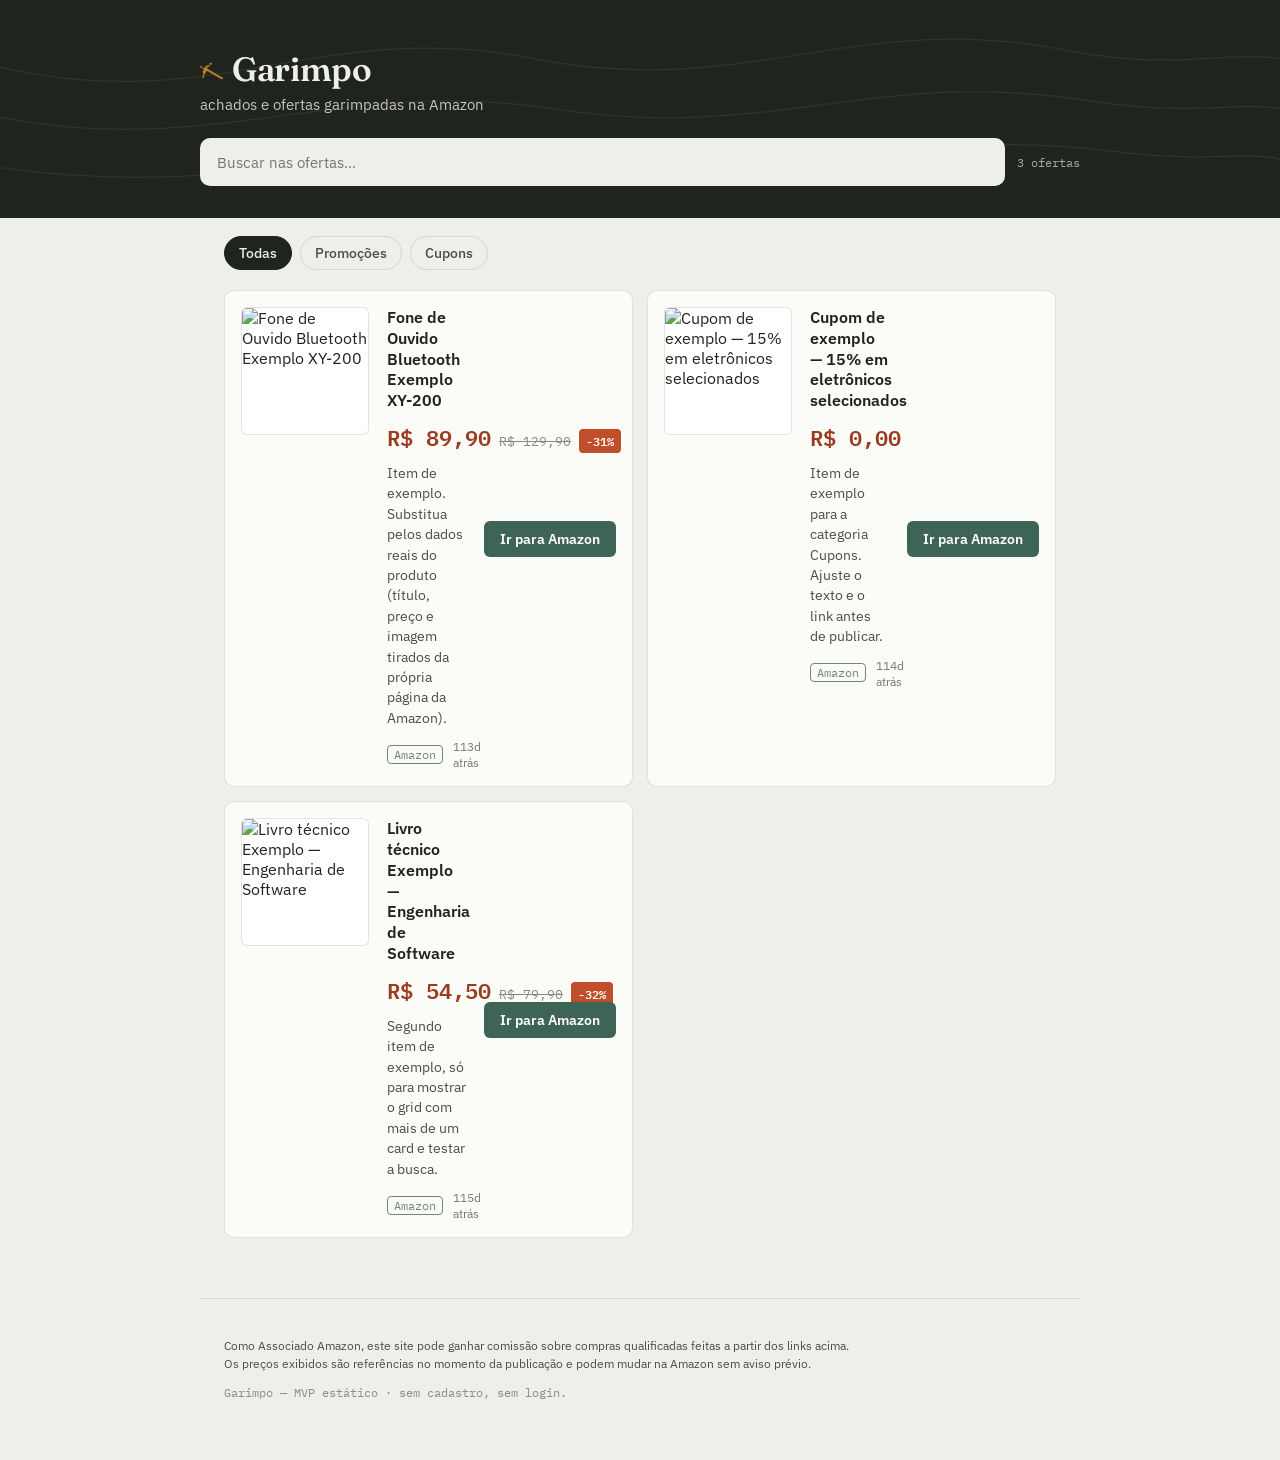
==== index.html @ 3a66d346 "Add files via upload" ====
<!DOCTYPE html>
<html lang="pt-BR">
<head>
<meta charset="UTF-8">
<meta name="viewport" content="width=device-width, initial-scale=1.0">
<title>Garimpo — Ofertas Amazon</title>
<meta name="description" content="Garimpo de ofertas selecionadas na Amazon.">
<link rel="preconnect" href="https://fonts.googleapis.com">
<link rel="preconnect" href="https://fonts.gstatic.com" crossorigin>
<link href="https://fonts.googleapis.com/css2?family=Fraunces:opsz,wght@9..144,500;9..144,600;9..144,700&family=IBM+Plex+Sans:wght@400;500;600&family=IBM+Plex+Mono:wght@500;600&display=swap" rel="stylesheet">
<link rel="stylesheet" href="assets/style.css">
</head>
<body>

<header class="site-header">
  <div class="contour-bg" aria-hidden="true">
    <svg viewBox="0 0 1200 260" preserveAspectRatio="none">
      <path d="M0,80 C200,140 300,20 500,70 C700,120 800,10 1000,60 C1100,85 1150,60 1200,70" />
      <path d="M0,140 C200,190 320,90 520,130 C720,170 820,80 1020,120 C1120,140 1160,120 1200,130" />
      <path d="M0,200 C220,240 340,160 540,190 C740,220 840,150 1040,180 C1130,195 1170,180 1200,190" />
    </svg>
  </div>
  <div class="header-inner">
    <div class="brand">
      <span class="brand-mark">⛏</span>
      <span class="brand-name">Garimpo</span>
    </div>
    <p class="tagline">achados e ofertas garimpadas na Amazon</p>
    <div class="search-row">
      <input id="search-input" type="search" placeholder="Buscar nas ofertas..." autocomplete="off">
      <span class="result-count" id="result-count"></span>
    </div>
  </div>
</header>

<nav class="tabs" aria-label="Categorias">
  <button class="tab is-active" data-filter="all">Todas</button>
  <button class="tab" data-filter="promo">Promoções</button>
  <button class="tab" data-filter="cupom">Cupons</button>
</nav>

<main class="deals-wrap">
  <section id="deals-grid" class="deals-grid" aria-live="polite"></section>
  <p id="empty-state" class="empty-state" hidden>Nenhum achado por aqui. Tenta outro termo de busca.</p>
</main>

<footer class="site-footer">
  <p class="disclosure">Como Associado Amazon, este site pode ganhar comissão sobre compras qualificadas feitas a partir dos links acima. Os preços exibidos são referências no momento da publicação e podem mudar na Amazon sem aviso prévio.</p>
  <p class="credits">Garimpo — MVP estático · sem cadastro, sem login.</p>
</footer>

<script src="assets/app.js"></script>
</body>
</html>
---- assets/style.css ----
/* ============================================================
   Garimpo — design tokens
   Paleta mineral: pedra clara, ferrugem (queima de preço),
   verdigris (autenticidade) e ouro velho (destaque).
   ============================================================ */
:root {
  --stone-50: #EEEFE8;
  --stone-100: #E2E3D9;
  --stone-700: #4A4E43;
  --ink: #20241E;
  --rust: #C14E2A;
  --rust-dark: #9B3C1F;
  --verdigris: #3E6357;
  --gold: #B8862F;
  --card-bg: #FBFBF7;
  --line: rgba(32, 36, 30, 0.12);

  --font-display: "Fraunces", Georgia, serif;
  --font-body: "IBM Plex Sans", -apple-system, sans-serif;
  --font-mono: "IBM Plex Mono", ui-monospace, monospace;

  --radius: 10px;
}

* { box-sizing: border-box; }

body {
  margin: 0;
  background: var(--stone-50);
  color: var(--ink);
  font-family: var(--font-body);
  -webkit-font-smoothing: antialiased;
}

/* ---------------- Header ---------------- */
.site-header {
  position: relative;
  overflow: hidden;
  background: var(--ink);
  color: var(--stone-50);
  padding: 48px 24px 32px;
}

.contour-bg {
  position: absolute;
  inset: 0;
  opacity: 0.14;
  pointer-events: none;
}
.contour-bg svg { width: 100%; height: 100%; }
.contour-bg path {
  fill: none;
  stroke: var(--gold);
  stroke-width: 1.5;
}

.header-inner {
  position: relative;
  max-width: 880px;
  margin: 0 auto;
}

.brand {
  display: flex;
  align-items: baseline;
  gap: 10px;
}
.brand-mark {
  font-size: 1.4rem;
  transform: rotate(-15deg);
  display: inline-block;
  color: var(--gold);
}
.brand-name {
  font-family: var(--font-display);
  font-weight: 600;
  font-size: 2.1rem;
  letter-spacing: -0.01em;
}
.tagline {
  margin: 4px 0 24px;
  color: var(--stone-100);
  font-size: 0.95rem;
  opacity: 0.85;
}

.search-row {
  display: flex;
  align-items: center;
  gap: 12px;
}
#search-input {
  flex: 1;
  padding: 13px 16px;
  border-radius: var(--radius);
  border: 1px solid transparent;
  font-family: var(--font-body);
  font-size: 0.95rem;
  background: var(--stone-50);
  color: var(--ink);
}
#search-input:focus-visible {
  outline: 2px solid var(--gold);
  outline-offset: 2px;
}
.result-count {
  font-family: var(--font-mono);
  font-size: 0.78rem;
  color: var(--stone-100);
  opacity: 0.7;
  white-space: nowrap;
}

/* ---------------- Tabs ---------------- */
.tabs {
  max-width: 880px;
  margin: 0 auto;
  display: flex;
  gap: 8px;
  padding: 18px 24px 0;
}
.tab {
  font-family: var(--font-body);
  font-weight: 500;
  font-size: 0.88rem;
  background: none;
  border: 1px solid var(--line);
  color: var(--stone-700);
  padding: 7px 14px;
  border-radius: 999px;
  cursor: pointer;
}
.tab.is-active {
  background: var(--ink);
  color: var(--stone-50);
  border-color: var(--ink);
}

/* ---------------- Deals grid ---------------- */
.deals-wrap {
  max-width: 880px;
  margin: 0 auto;
  padding: 20px 24px 60px;
}
.deals-grid {
  display: grid;
  grid-template-columns: 1fr;
  gap: 14px;
}

.deal-card {
  display: grid;
  grid-template-columns: 128px 1fr auto;
  gap: 18px;
  align-items: start;
  background: var(--card-bg);
  border: 1px solid var(--line);
  border-radius: var(--radius);
  padding: 16px;
}

.deal-thumb {
  width: 128px;
  height: 128px;
  object-fit: contain;
  background: #fff;
  border-radius: 6px;
  border: 1px solid var(--line);
}

.deal-body { min-width: 0; }

.deal-title {
  font-family: var(--font-body);
  font-weight: 600;
  font-size: 1rem;
  margin: 0 0 8px;
  line-height: 1.3;
}

.price-tag {
  display: inline-flex;
  align-items: baseline;
  gap: 8px;
  font-family: var(--font-mono);
  margin-bottom: 8px;
}
.price-now {
  font-size: 1.35rem;
  font-weight: 600;
  color: var(--rust-dark);
}
.price-was {
  font-size: 0.82rem;
  text-decoration: line-through;
  color: var(--stone-700);
  opacity: 0.65;
}
.discount-badge {
  font-family: var(--font-mono);
  font-size: 0.72rem;
  font-weight: 600;
  color: #fff;
  background: var(--rust);
  padding: 2px 7px;
  border-radius: 4px;
}

.deal-desc {
  font-size: 0.88rem;
  color: var(--stone-700);
  margin: 0 0 10px;
  line-height: 1.45;
}

.deal-meta {
  display: flex;
  align-items: center;
  gap: 10px;
  font-size: 0.78rem;
  color: var(--stone-700);
  opacity: 0.75;
}
.store-badge {
  font-family: var(--font-mono);
  border: 1px solid var(--verdigris);
  color: var(--verdigris);
  padding: 1px 6px;
  border-radius: 4px;
  font-size: 0.72rem;
}

.deal-action {
  align-self: center;
}
.go-link {
  display: inline-block;
  font-family: var(--font-body);
  font-weight: 600;
  font-size: 0.85rem;
  color: #fff;
  background: var(--verdigris);
  padding: 9px 16px;
  border-radius: 6px;
  text-decoration: none;
  white-space: nowrap;
}
.go-link:hover { background: #335249; }

.empty-state {
  text-align: center;
  padding: 40px 0;
  color: var(--stone-700);
  font-family: var(--font-display);
  font-size: 1.1rem;
}

/* ---------------- Footer ---------------- */
.site-footer {
  max-width: 880px;
  margin: 0 auto;
  padding: 24px 24px 48px;
  border-top: 1px solid var(--line);
}
.disclosure {
  font-size: 0.78rem;
  color: var(--stone-700);
  line-height: 1.5;
  max-width: 640px;
}
.credits {
  font-family: var(--font-mono);
  font-size: 0.72rem;
  color: var(--stone-700);
  opacity: 0.6;
  margin-top: 10px;
}

/* ---------------- Responsive ---------------- */
@media (min-width: 640px) {
  .deals-grid { grid-template-columns: 1fr 1fr; }
}
@media (max-width: 480px) {
  .deal-card {
    grid-template-columns: 84px 1fr;
  }
  .deal-thumb { width: 84px; height: 84px; }
  .deal-action { grid-column: 1 / -1; }
  .go-link { display: block; text-align: center; }
}

@media (prefers-reduced-motion: reduce) {
  * { transition: none !important; }
}
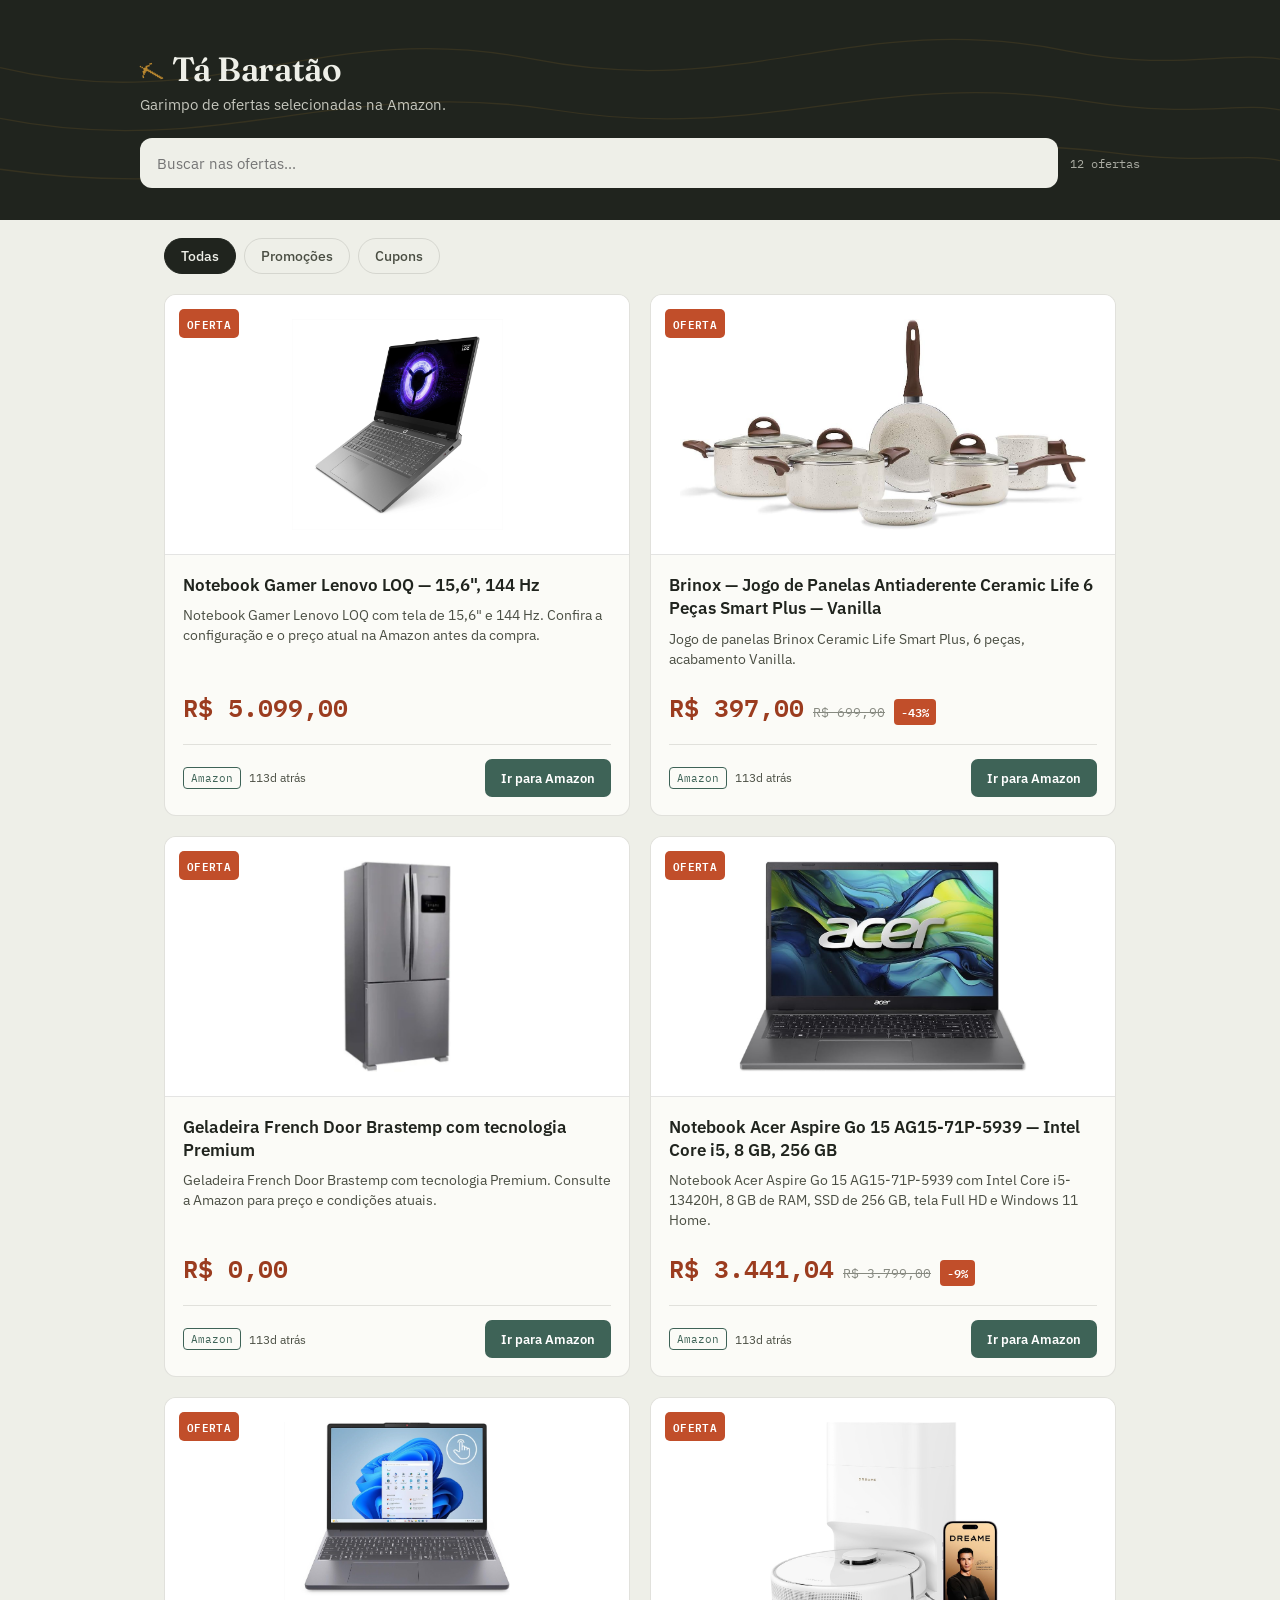
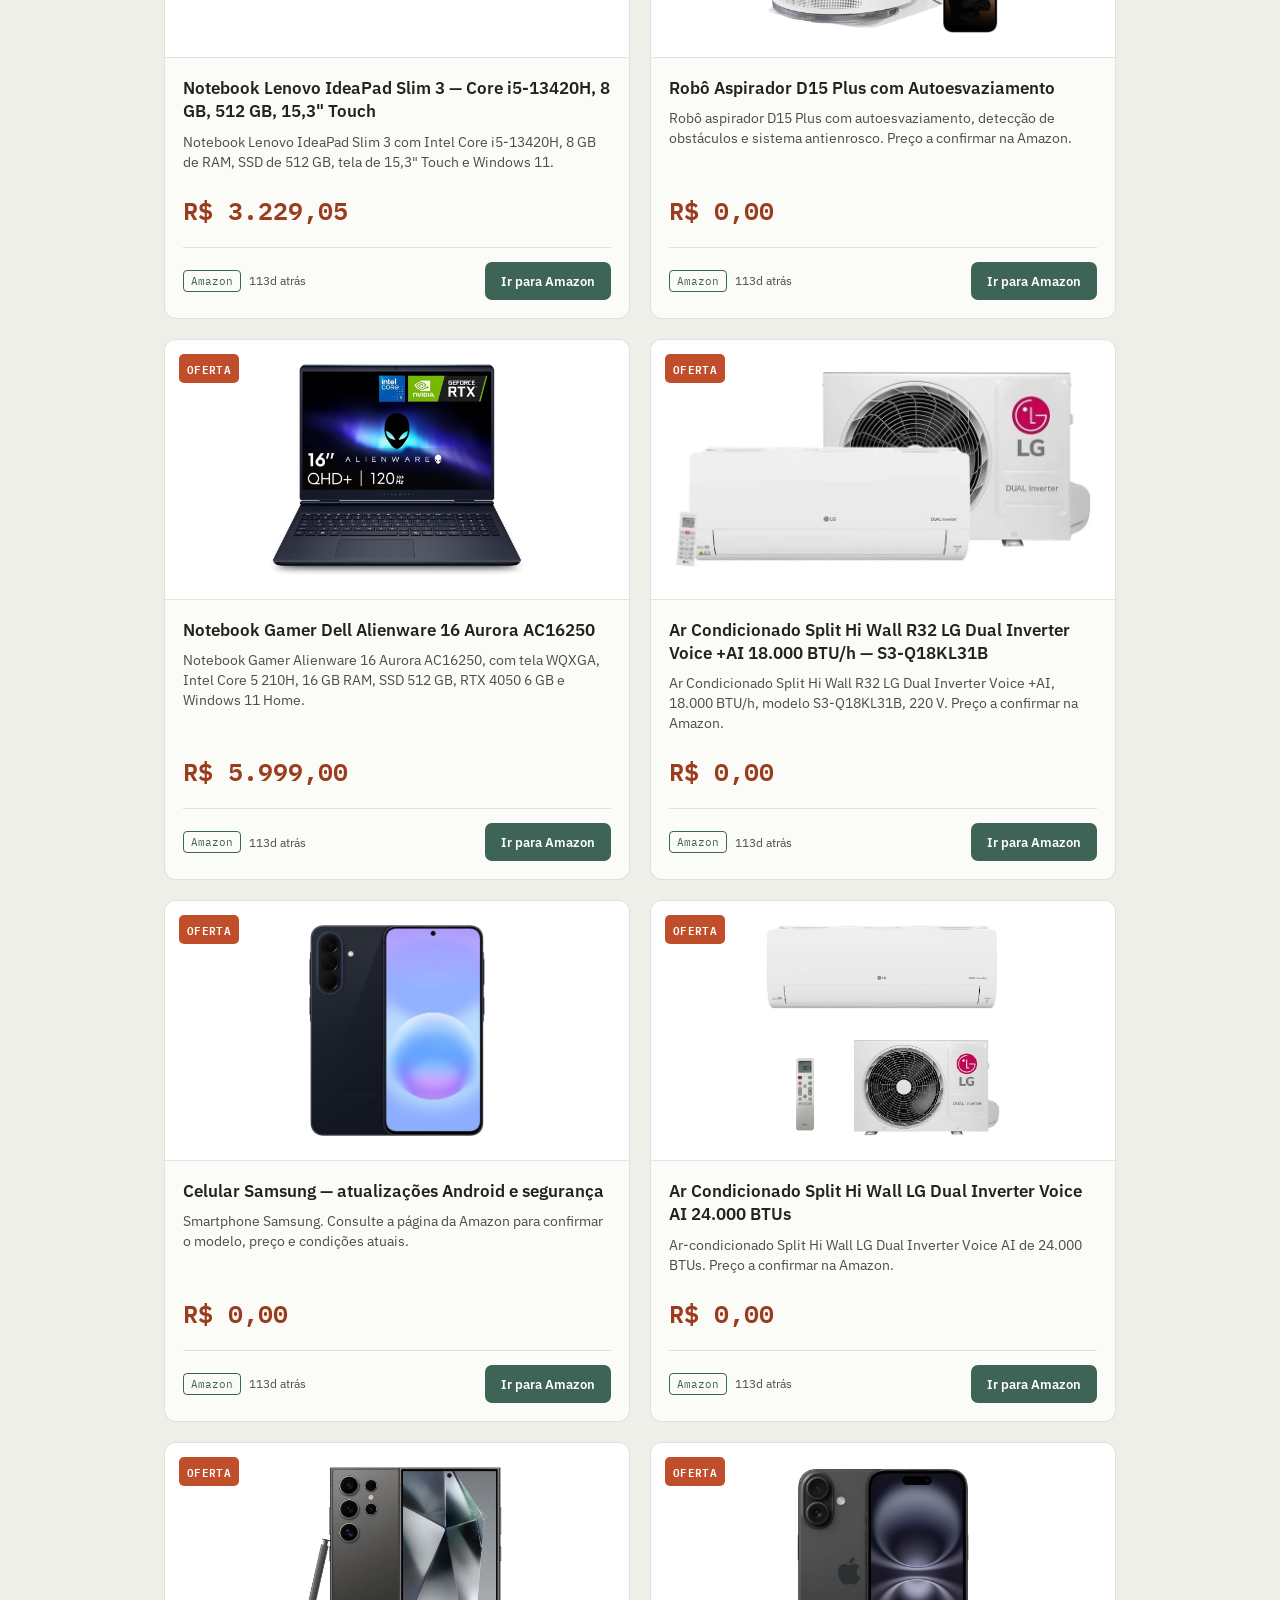
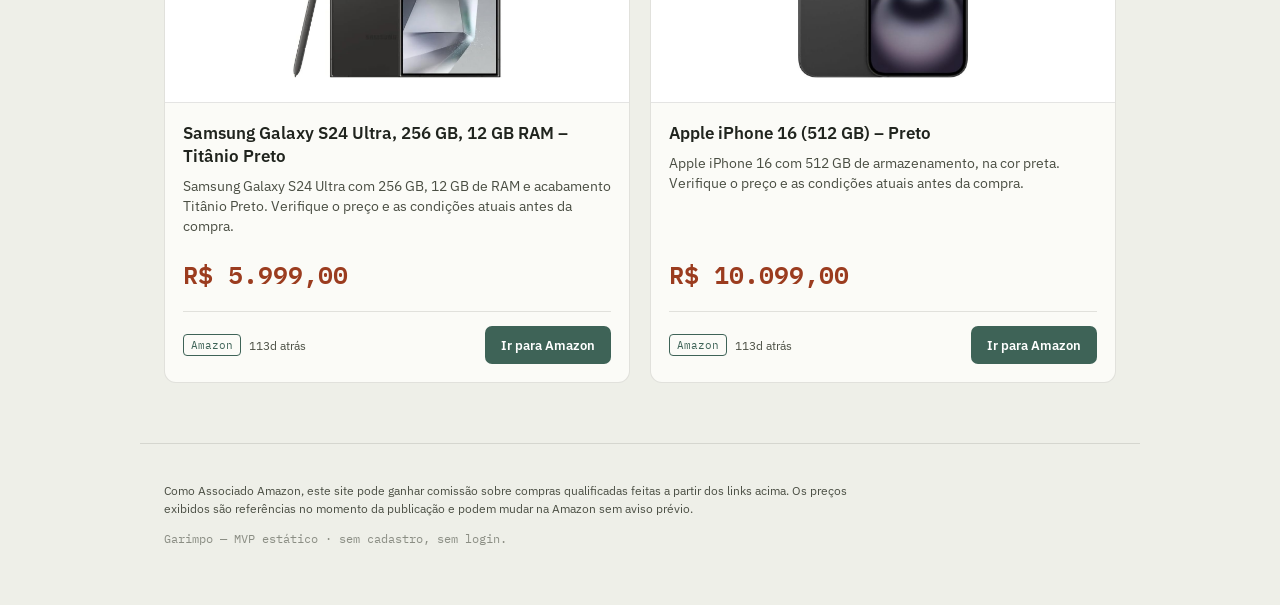
==== commit 6f95a8ec: "Update title and branding in index.html" ====
--- a/index.html
+++ b/index.html
@@ -3,7 +3,7 @@
 <head>
 <meta charset="UTF-8">
 <meta name="viewport" content="width=device-width, initial-scale=1.0">
-<title>Garimpo — Ofertas Amazon</title>
+<title>Tá Baratão</title>
 <meta name="description" content="Garimpo de ofertas selecionadas na Amazon.">
 <link rel="preconnect" href="https://fonts.googleapis.com">
 <link rel="preconnect" href="https://fonts.gstatic.com" crossorigin>
@@ -23,9 +23,9 @@
   <div class="header-inner">
     <div class="brand">
       <span class="brand-mark">⛏</span>
-      <span class="brand-name">Garimpo</span>
+      <span class="brand-name">Tá Baratão</span>
     </div>
-    <p class="tagline">achados e ofertas garimpadas na Amazon</p>
+    <p class="tagline">Garimpo de ofertas selecionadas na Amazon.</p>
     <div class="search-row">
       <input id="search-input" type="search" placeholder="Buscar nas ofertas..." autocomplete="off">
       <span class="result-count" id="result-count"></span>
--- a/assets/style.css
+++ b/assets/style.css
@@ -1,17 +1,20 @@
 /* ============================================================
-   Garimpo — design tokens
-   Paleta mineral: pedra clara, ferrugem (queima de preço),
-   verdigris (autenticidade) e ouro velho (destaque).
-   ============================================================ */
+   Garimpo — design
+   ============================================================ */
+
 :root {
   --stone-50: #EEEFE8;
   --stone-100: #E2E3D9;
   --stone-700: #4A4E43;
+
   --ink: #20241E;
+
   --rust: #C14E2A;
   --rust-dark: #9B3C1F;
+
   --verdigris: #3E6357;
   --gold: #B8862F;
+
   --card-bg: #FBFBF7;
   --line: rgba(32, 36, 30, 0.12);
 
@@ -19,10 +22,12 @@
   --font-body: "IBM Plex Sans", -apple-system, sans-serif;
   --font-mono: "IBM Plex Mono", ui-monospace, monospace;
 
-  --radius: 10px;
-}
-
-* { box-sizing: border-box; }
+  --radius: 12px;
+}
+
+* {
+  box-sizing: border-box;
+}
 
 body {
   margin: 0;
@@ -32,7 +37,10 @@
   -webkit-font-smoothing: antialiased;
 }
 
-/* ---------------- Header ---------------- */
+/* ============================================================
+   Header
+   ============================================================ */
+
 .site-header {
   position: relative;
   overflow: hidden;
@@ -47,7 +55,12 @@
   opacity: 0.14;
   pointer-events: none;
 }
-.contour-bg svg { width: 100%; height: 100%; }
+
+.contour-bg svg {
+  width: 100%;
+  height: 100%;
+}
+
 .contour-bg path {
   fill: none;
   stroke: var(--gold);
@@ -56,7 +69,7 @@
 
 .header-inner {
   position: relative;
-  max-width: 880px;
+  max-width: 1000px;
   margin: 0 auto;
 }
 
@@ -65,18 +78,21 @@
   align-items: baseline;
   gap: 10px;
 }
+
 .brand-mark {
   font-size: 1.4rem;
   transform: rotate(-15deg);
   display: inline-block;
   color: var(--gold);
 }
+
 .brand-name {
   font-family: var(--font-display);
   font-weight: 600;
   font-size: 2.1rem;
   letter-spacing: -0.01em;
 }
+
 .tagline {
   margin: 4px 0 24px;
   color: var(--stone-100);
@@ -89,9 +105,10 @@
   align-items: center;
   gap: 12px;
 }
+
 #search-input {
   flex: 1;
-  padding: 13px 16px;
+  padding: 14px 16px;
   border-radius: var(--radius);
   border: 1px solid transparent;
   font-family: var(--font-body);
@@ -99,10 +116,12 @@
   background: var(--stone-50);
   color: var(--ink);
 }
+
 #search-input:focus-visible {
   outline: 2px solid var(--gold);
   outline-offset: 2px;
 }
+
 .result-count {
   font-family: var(--font-mono);
   font-size: 0.78rem;
@@ -111,184 +130,431 @@
   white-space: nowrap;
 }
 
-/* ---------------- Tabs ---------------- */
+/* ============================================================
+   Tabs
+   ============================================================ */
+
 .tabs {
-  max-width: 880px;
+  max-width: 1000px;
   margin: 0 auto;
   display: flex;
   gap: 8px;
   padding: 18px 24px 0;
 }
+
 .tab {
   font-family: var(--font-body);
   font-weight: 500;
   font-size: 0.88rem;
+
   background: none;
   border: 1px solid var(--line);
   color: var(--stone-700);
-  padding: 7px 14px;
+
+  padding: 8px 16px;
   border-radius: 999px;
   cursor: pointer;
-}
+
+  transition:
+    background 0.15s ease,
+    color 0.15s ease,
+    border-color 0.15s ease;
+}
+
+.tab:hover {
+  border-color: var(--verdigris);
+}
+
 .tab.is-active {
   background: var(--ink);
   color: var(--stone-50);
   border-color: var(--ink);
 }
 
-/* ---------------- Deals grid ---------------- */
+/* ============================================================
+   Deals
+   ============================================================ */
+
 .deals-wrap {
-  max-width: 880px;
+  max-width: 1000px;
   margin: 0 auto;
   padding: 20px 24px 60px;
 }
+
 .deals-grid {
   display: grid;
-  grid-template-columns: 1fr;
-  gap: 14px;
-}
+  grid-template-columns: repeat(2, minmax(0, 1fr));
+  gap: 20px;
+}
+
+/* ============================================================
+   Card
+   ============================================================ */
 
 .deal-card {
-  display: grid;
-  grid-template-columns: 128px 1fr auto;
-  gap: 18px;
-  align-items: start;
+  display: flex;
+  flex-direction: column;
+
   background: var(--card-bg);
+
   border: 1px solid var(--line);
   border-radius: var(--radius);
-  padding: 16px;
+
+  overflow: hidden;
+
+  min-width: 0;
+
+  transition:
+    transform 0.15s ease,
+    box-shadow 0.15s ease;
+}
+
+.deal-card:hover {
+  transform: translateY(-2px);
+  box-shadow: 0 8px 24px rgba(32, 36, 30, 0.08);
+}
+
+/* ============================================================
+   Product image
+   ============================================================ */
+
+.deal-image-wrap {
+  position: relative;
+
+  height: 260px;
+
+  display: flex;
+  align-items: center;
+  justify-content: center;
+
+  background: #fff;
+
+  border-bottom: 1px solid var(--line);
 }
 
 .deal-thumb {
-  width: 128px;
-  height: 128px;
+  width: 100%;
+  height: 100%;
+
   object-fit: contain;
-  background: #fff;
-  border-radius: 6px;
-  border: 1px solid var(--line);
-}
-
-.deal-body { min-width: 0; }
+
+  padding: 24px;
+
+  display: block;
+}
+
+.deal-image-wrap.image-error::after {
+  content: "Imagem indisponível";
+
+  color: var(--stone-700);
+  font-size: 0.85rem;
+}
+
+/* ============================================================
+   Category badge
+   ============================================================ */
+
+.deal-category {
+  position: absolute;
+
+  top: 14px;
+  left: 14px;
+
+  background: var(--rust);
+  color: #fff;
+
+  font-family: var(--font-mono);
+  font-size: 0.68rem;
+  font-weight: 600;
+
+  padding: 5px 8px;
+
+  border-radius: 5px;
+
+  letter-spacing: 0.03em;
+}
+
+/* ============================================================
+   Card body
+   ============================================================ */
+
+.deal-body {
+  display: flex;
+  flex-direction: column;
+
+  flex: 1;
+
+  padding: 18px;
+}
 
 .deal-title {
   font-family: var(--font-body);
   font-weight: 600;
-  font-size: 1rem;
-  margin: 0 0 8px;
-  line-height: 1.3;
-}
-
-.price-tag {
-  display: inline-flex;
+
+  font-size: 1.08rem;
+  line-height: 1.35;
+
+  margin: 0 0 10px;
+}
+
+.deal-desc {
+  font-size: 0.86rem;
+  line-height: 1.45;
+
+  color: var(--stone-700);
+
+  margin: 0 0 18px;
+
+  display: -webkit-box;
+  -webkit-line-clamp: 4;
+  -webkit-box-orient: vertical;
+  overflow: hidden;
+}
+
+/* ============================================================
+   Price
+   ============================================================ */
+
+.price-area {
+  display: flex;
   align-items: baseline;
-  gap: 8px;
+  flex-wrap: wrap;
+
+  gap: 9px;
+
+  margin-top: auto;
+  margin-bottom: 18px;
+
   font-family: var(--font-mono);
-  margin-bottom: 8px;
-}
+}
+
 .price-now {
-  font-size: 1.35rem;
+  font-size: 1.55rem;
   font-weight: 600;
+
   color: var(--rust-dark);
 }
+
 .price-was {
   font-size: 0.82rem;
+
   text-decoration: line-through;
+
   color: var(--stone-700);
   opacity: 0.65;
 }
+
 .discount-badge {
   font-family: var(--font-mono);
+
   font-size: 0.72rem;
   font-weight: 600;
+
   color: #fff;
   background: var(--rust);
-  padding: 2px 7px;
+
+  padding: 3px 7px;
+
   border-radius: 4px;
 }
 
-.deal-desc {
-  font-size: 0.88rem;
-  color: var(--stone-700);
-  margin: 0 0 10px;
-  line-height: 1.45;
+/* ============================================================
+   Footer / action
+   ============================================================ */
+
+.deal-footer {
+  display: flex;
+
+  align-items: center;
+  justify-content: space-between;
+
+  gap: 12px;
+
+  padding-top: 14px;
+
+  border-top: 1px solid var(--line);
 }
 
 .deal-meta {
   display: flex;
   align-items: center;
-  gap: 10px;
-  font-size: 0.78rem;
-  color: var(--stone-700);
-  opacity: 0.75;
-}
+
+  gap: 8px;
+
+  min-width: 0;
+
+  font-size: 0.76rem;
+
+  color: var(--stone-700);
+}
+
 .store-badge {
   font-family: var(--font-mono);
+
   border: 1px solid var(--verdigris);
+
   color: var(--verdigris);
-  padding: 1px 6px;
+
+  padding: 3px 7px;
+
   border-radius: 4px;
-  font-size: 0.72rem;
-}
-
-.deal-action {
-  align-self: center;
-}
+
+  font-size: 0.68rem;
+}
+
 .go-link {
-  display: inline-block;
+  display: inline-flex;
+
+  align-items: center;
+  justify-content: center;
+
+  flex-shrink: 0;
+
   font-family: var(--font-body);
   font-weight: 600;
-  font-size: 0.85rem;
+
+  font-size: 0.84rem;
+
   color: #fff;
   background: var(--verdigris);
-  padding: 9px 16px;
-  border-radius: 6px;
+
+  padding: 10px 16px;
+
+  border-radius: 7px;
+
   text-decoration: none;
+
   white-space: nowrap;
-}
-.go-link:hover { background: #335249; }
+
+  transition:
+    background 0.15s ease,
+    transform 0.15s ease;
+}
+
+.go-link:hover {
+  background: #335249;
+  transform: translateY(-1px);
+}
+
+/* ============================================================
+   Empty state
+   ============================================================ */
 
 .empty-state {
   text-align: center;
+
   padding: 40px 0;
-  color: var(--stone-700);
+
+  color: var(--stone-700);
+
   font-family: var(--font-display);
   font-size: 1.1rem;
 }
 
-/* ---------------- Footer ---------------- */
+/* ============================================================
+   Footer
+   ============================================================ */
+
 .site-footer {
-  max-width: 880px;
+  max-width: 1000px;
+
   margin: 0 auto;
+
   padding: 24px 24px 48px;
+
   border-top: 1px solid var(--line);
 }
+
 .disclosure {
   font-size: 0.78rem;
-  color: var(--stone-700);
+
+  color: var(--stone-700);
+
   line-height: 1.5;
-  max-width: 640px;
-}
+
+  max-width: 700px;
+}
+
 .credits {
   font-family: var(--font-mono);
+
   font-size: 0.72rem;
-  color: var(--stone-700);
+
+  color: var(--stone-700);
+
   opacity: 0.6;
+
   margin-top: 10px;
 }
 
-/* ---------------- Responsive ---------------- */
-@media (min-width: 640px) {
-  .deals-grid { grid-template-columns: 1fr 1fr; }
-}
+/* ============================================================
+   Responsive
+   ============================================================ */
+
+@media (max-width: 720px) {
+
+  .deals-grid {
+    grid-template-columns: 1fr;
+  }
+
+  .deal-image-wrap {
+    height: 280px;
+  }
+
+}
+
 @media (max-width: 480px) {
-  .deal-card {
-    grid-template-columns: 84px 1fr;
-  }
-  .deal-thumb { width: 84px; height: 84px; }
-  .deal-action { grid-column: 1 / -1; }
-  .go-link { display: block; text-align: center; }
+
+  .site-header {
+    padding: 36px 18px 24px;
+  }
+
+  .header-inner {
+    width: 100%;
+  }
+
+  .brand-name {
+    font-size: 1.8rem;
+  }
+
+  .tabs {
+    padding-left: 18px;
+    padding-right: 18px;
+    overflow-x: auto;
+  }
+
+  .deals-wrap {
+    padding-left: 18px;
+    padding-right: 18px;
+  }
+
+  .deal-image-wrap {
+    height: 240px;
+  }
+
+  .deal-body {
+    padding: 16px;
+  }
+
+  .price-now {
+    font-size: 1.4rem;
+  }
+
+  .deal-footer {
+    align-items: stretch;
+    flex-direction: column;
+  }
+
+  .go-link {
+    width: 100%;
+  }
+
 }
 
 @media (prefers-reduced-motion: reduce) {
-  * { transition: none !important; }
-}
+
+  * {
+    transition: none !important;
+  }
+
+}
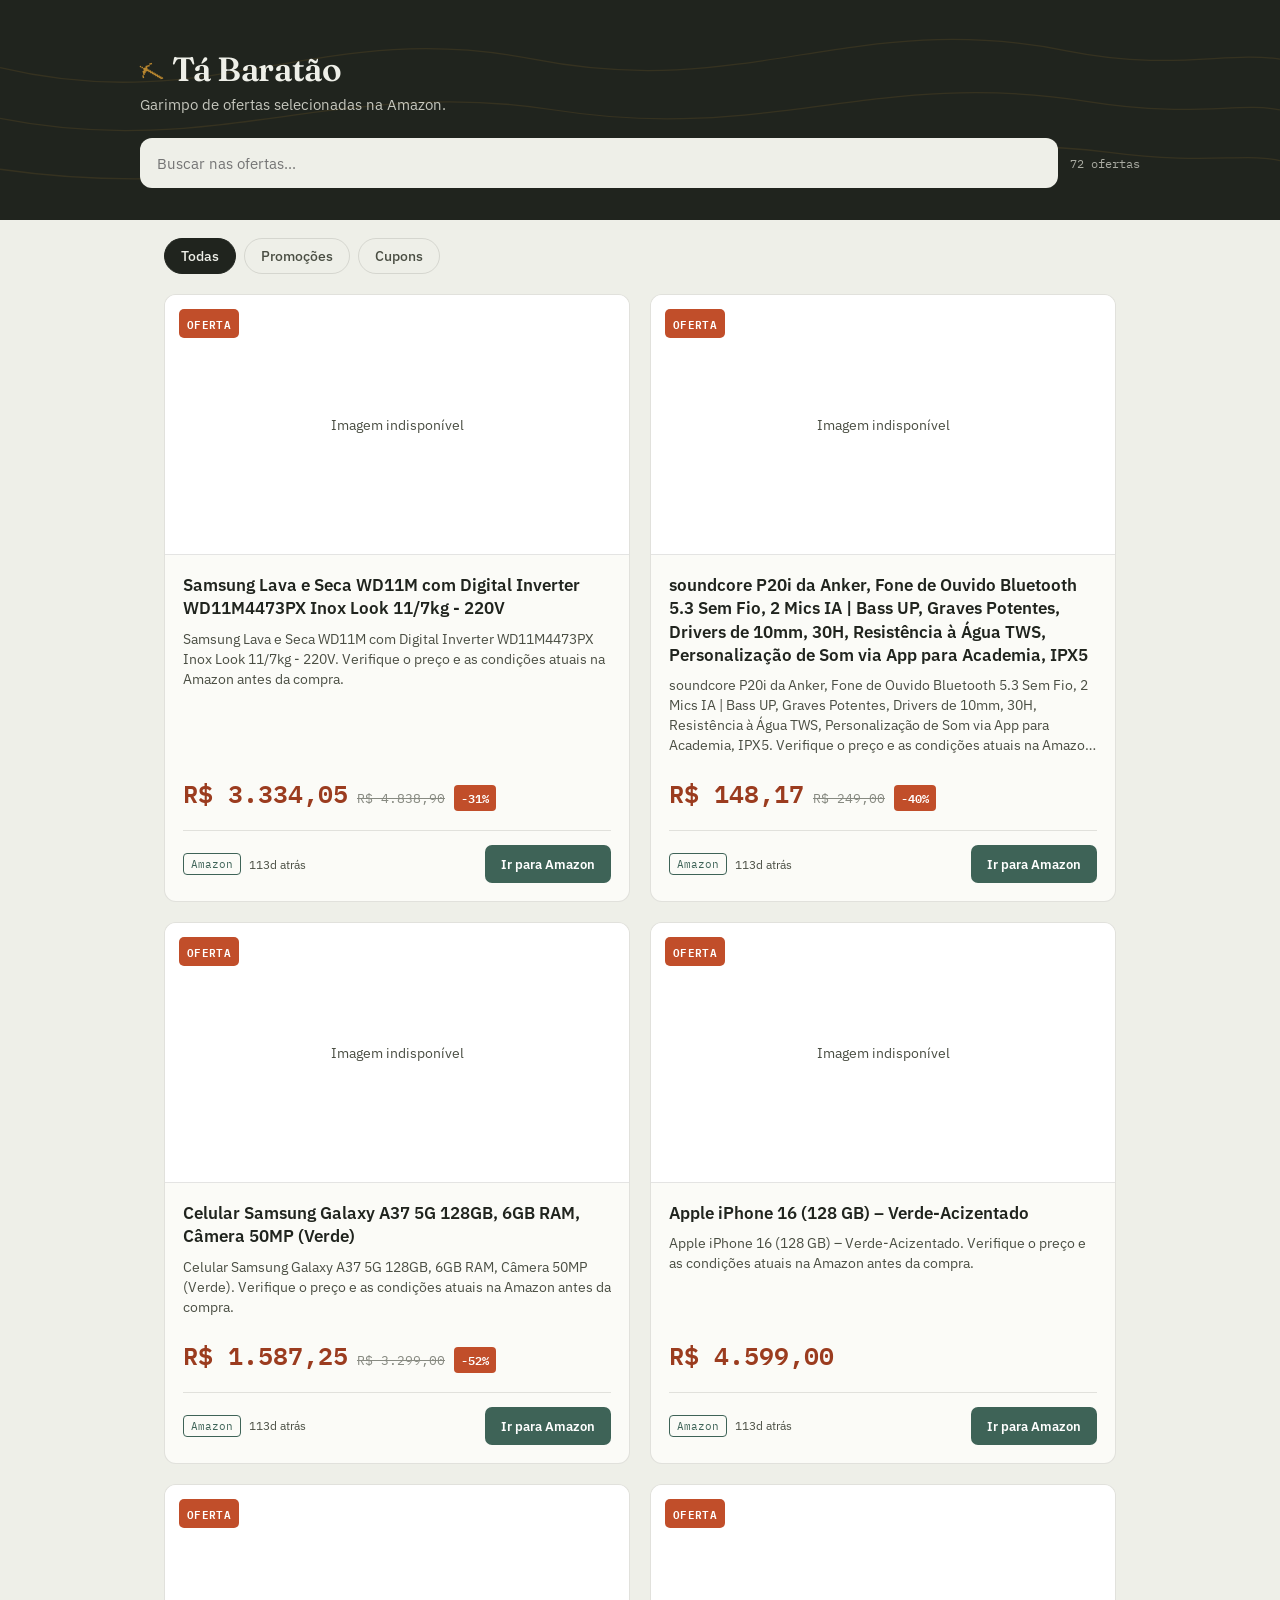
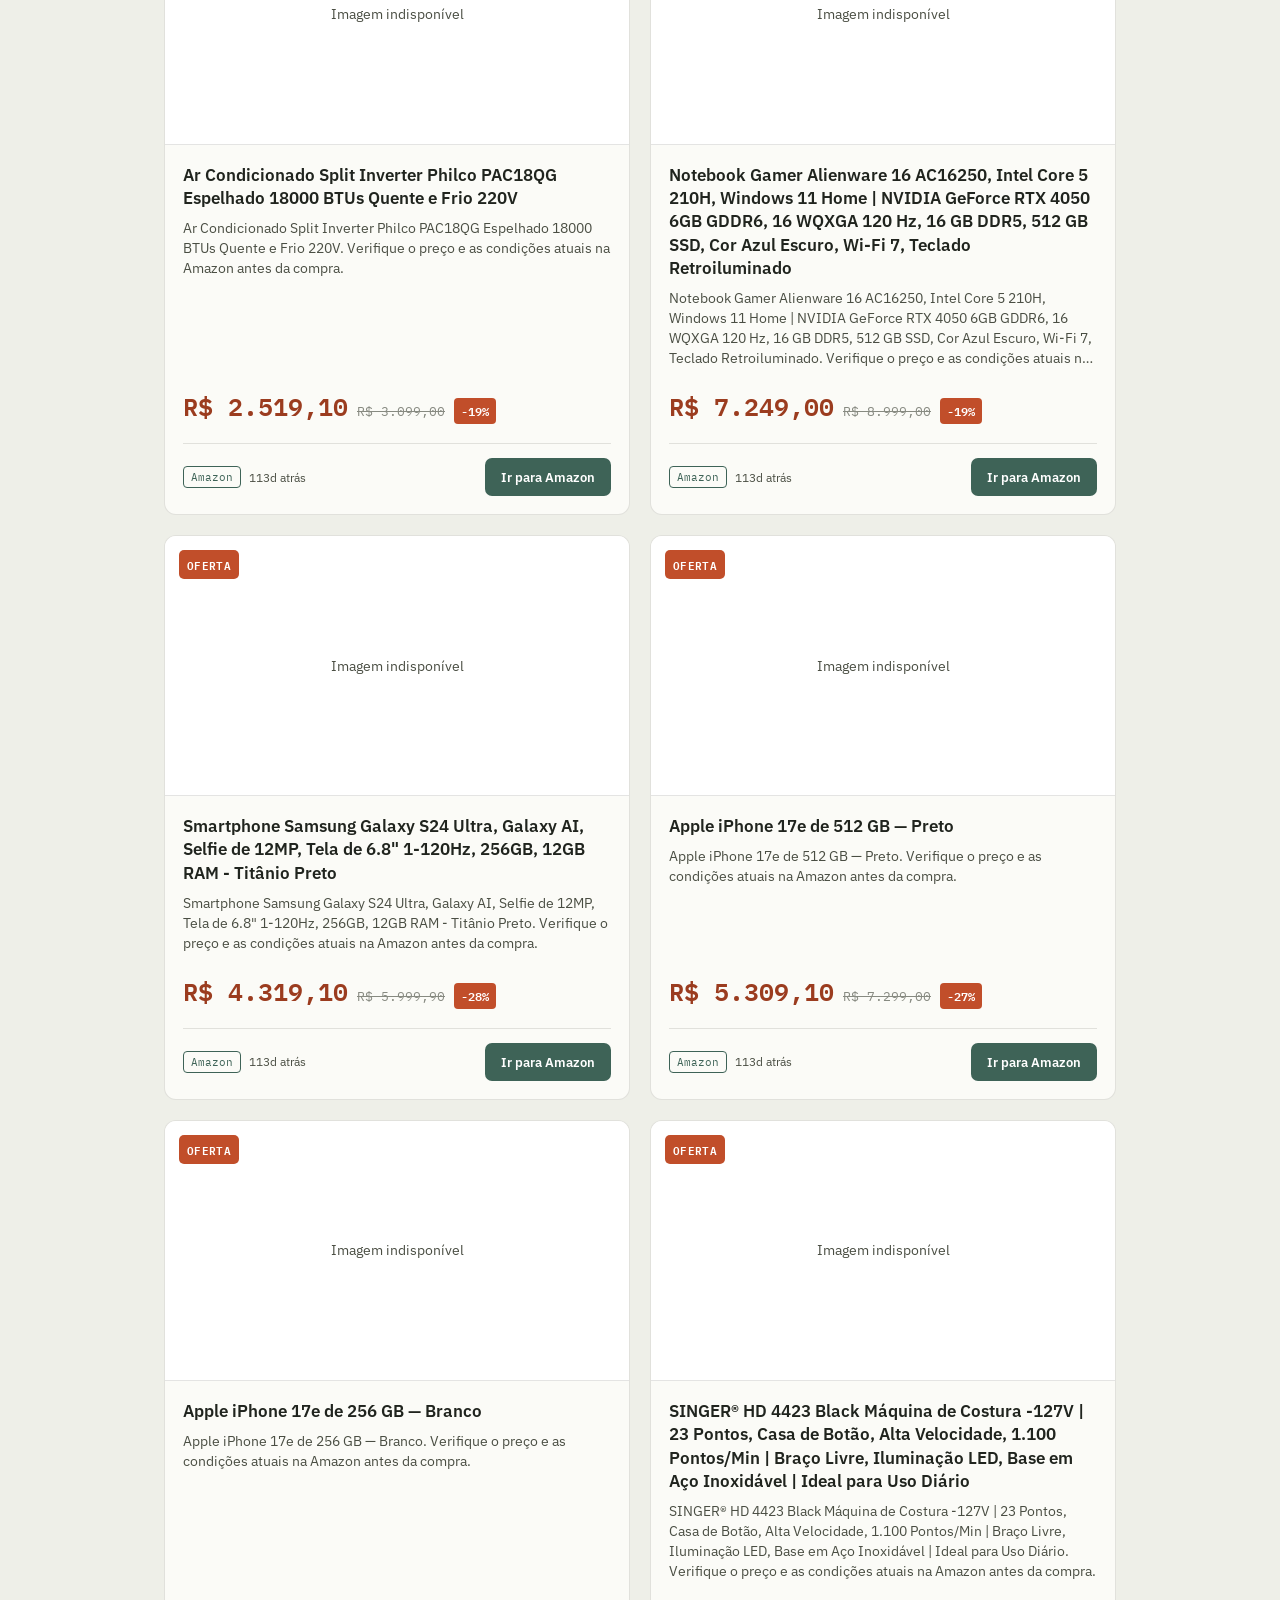
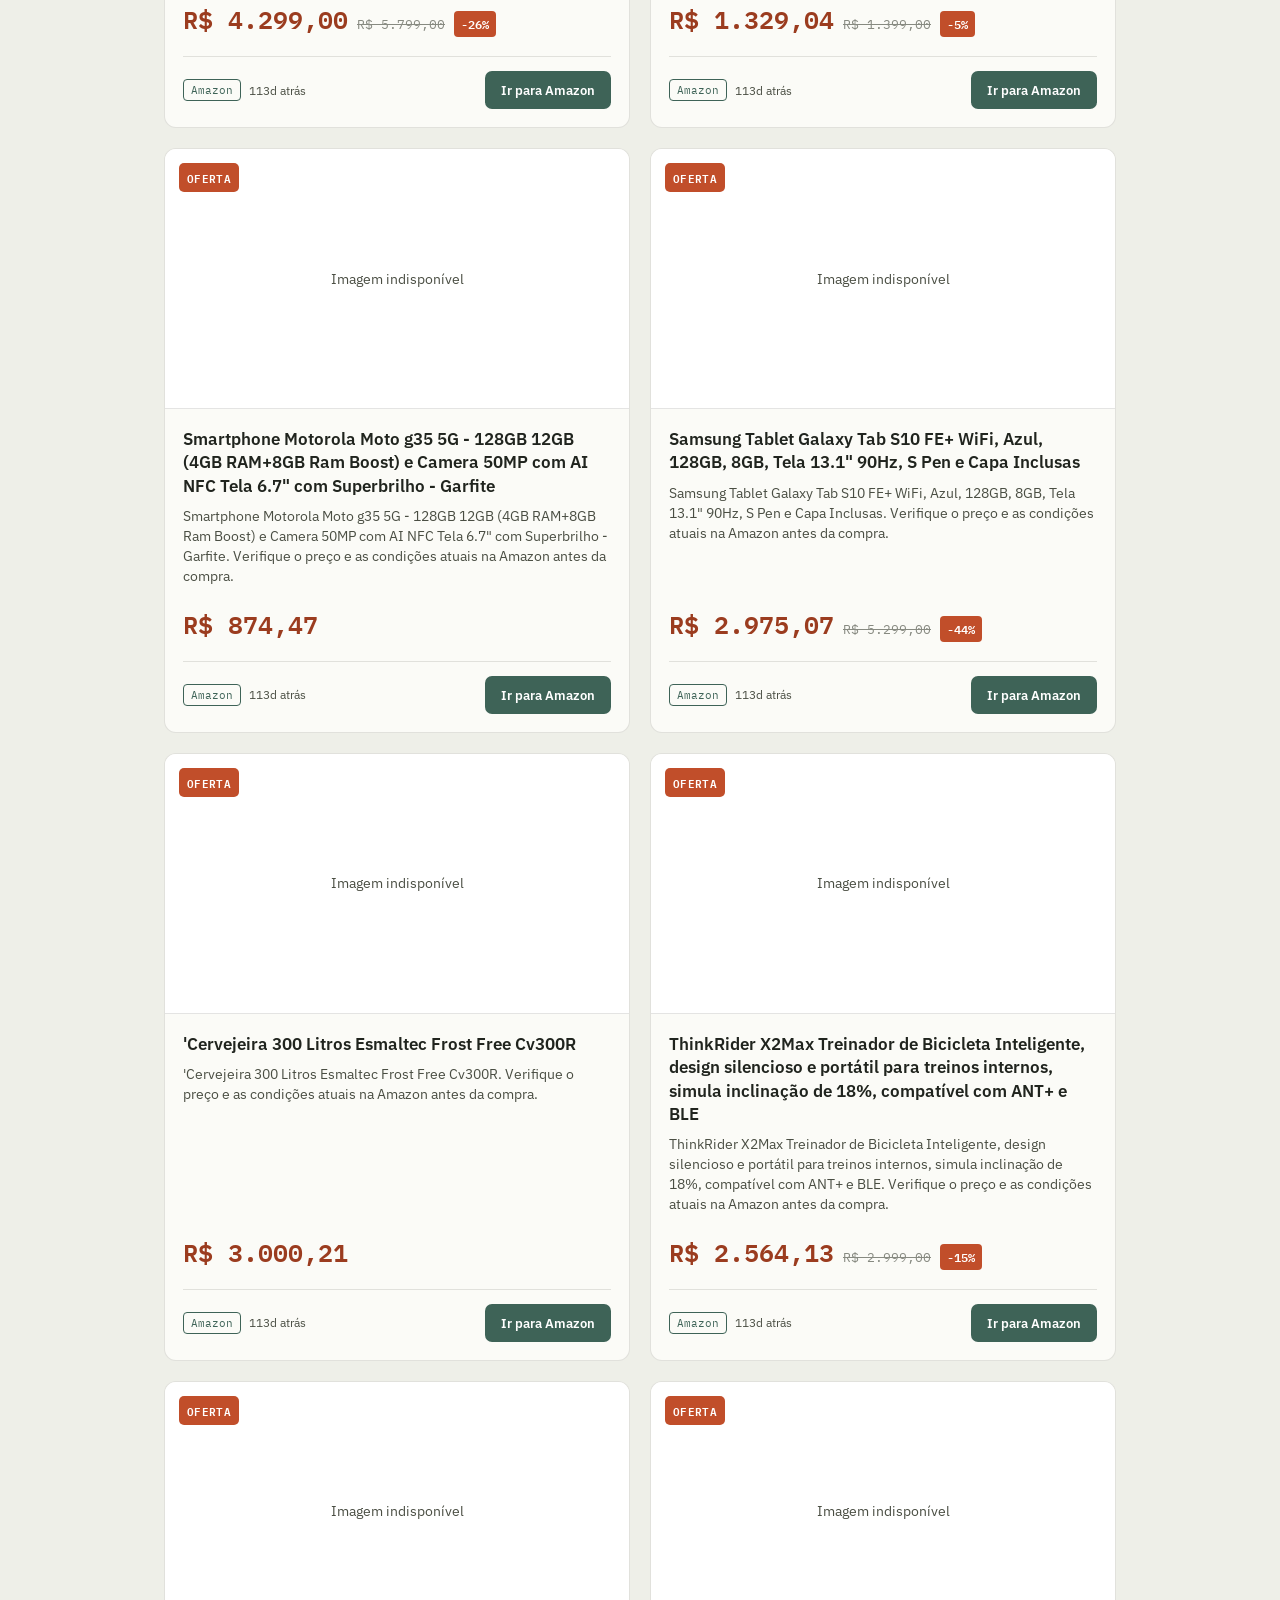
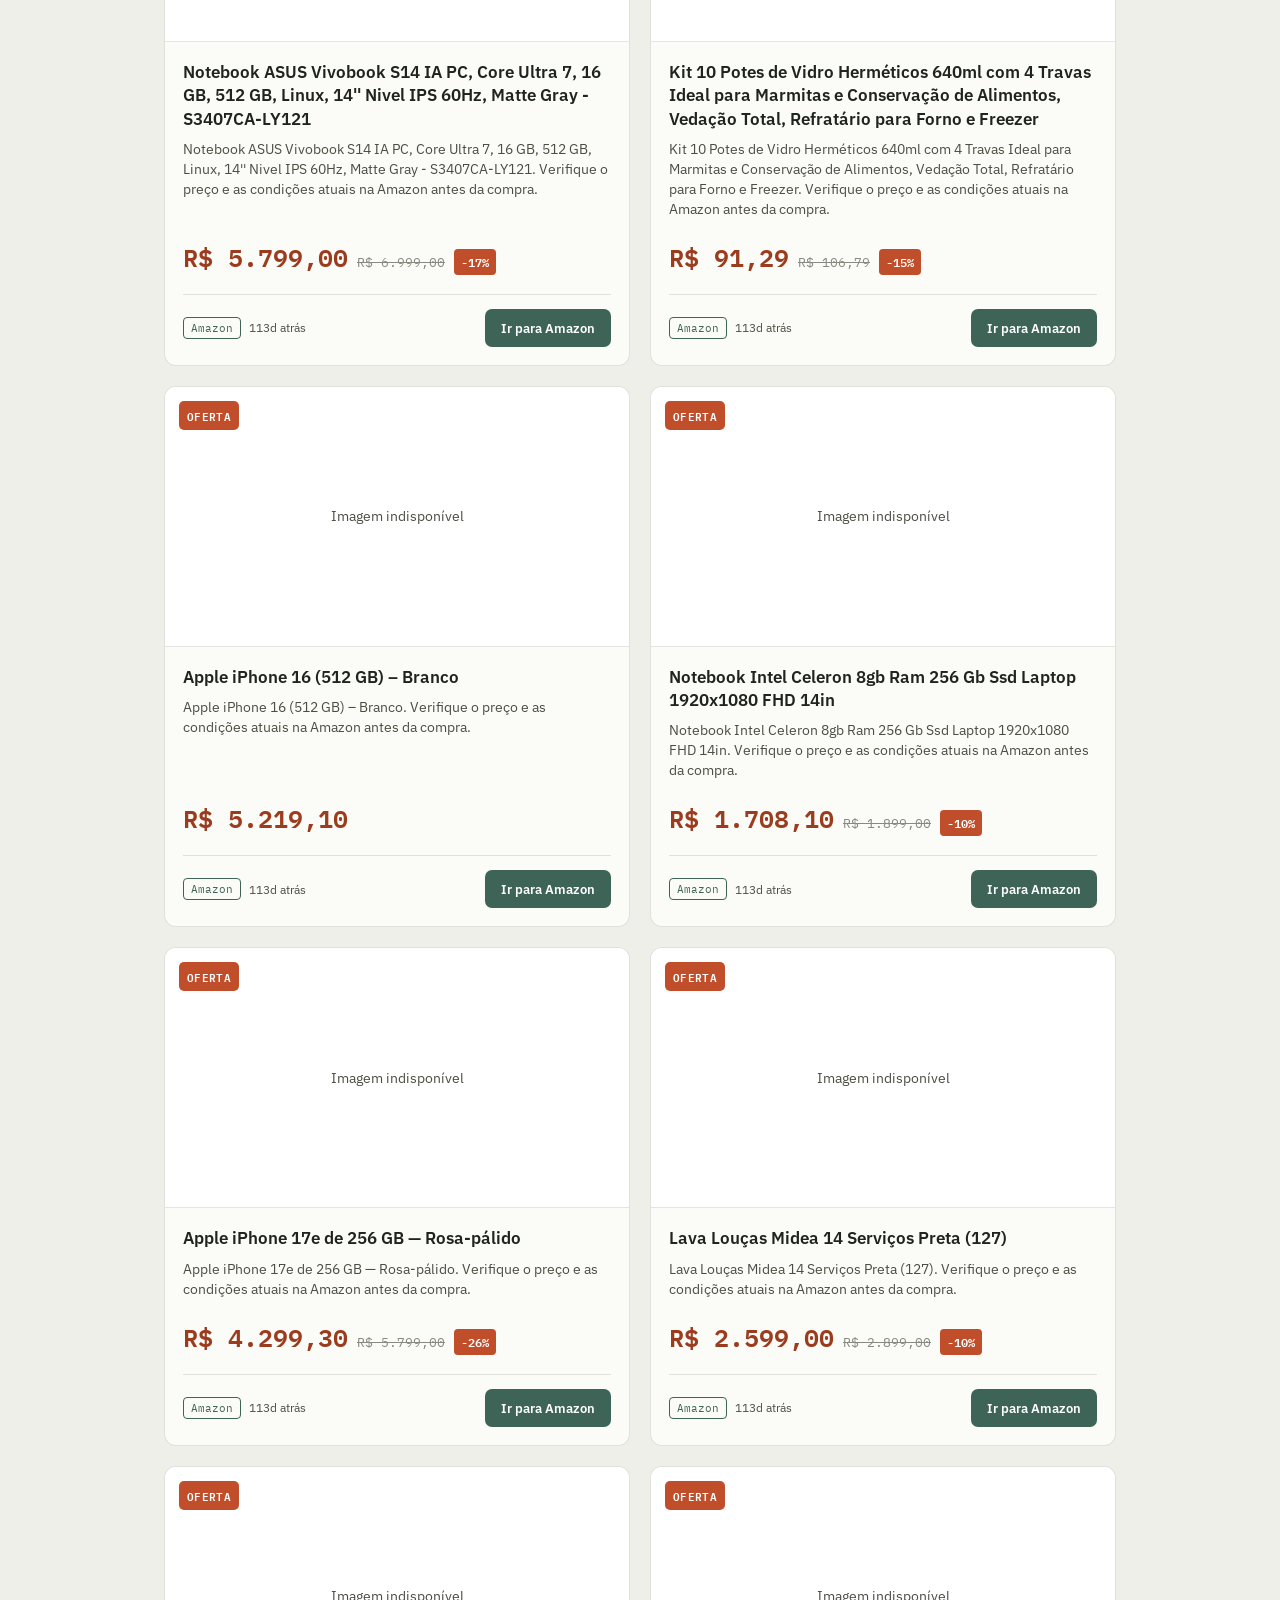
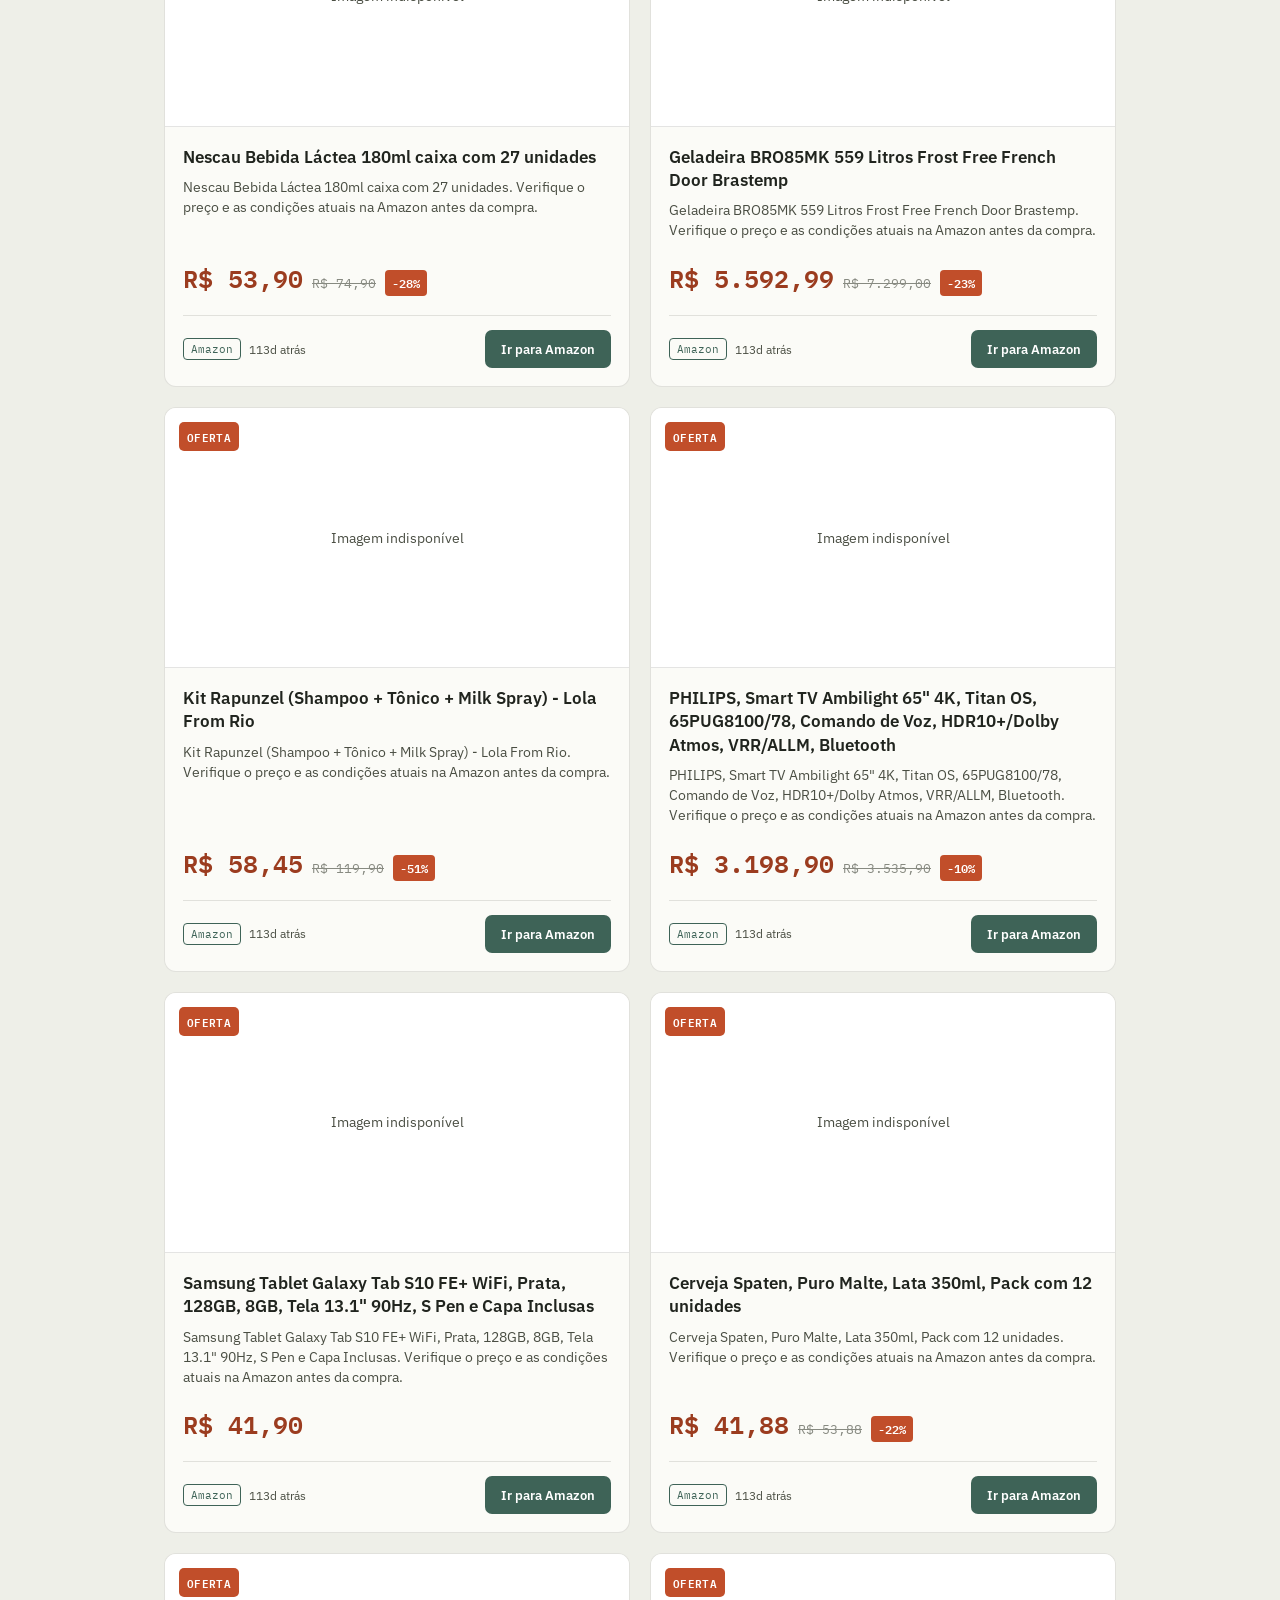
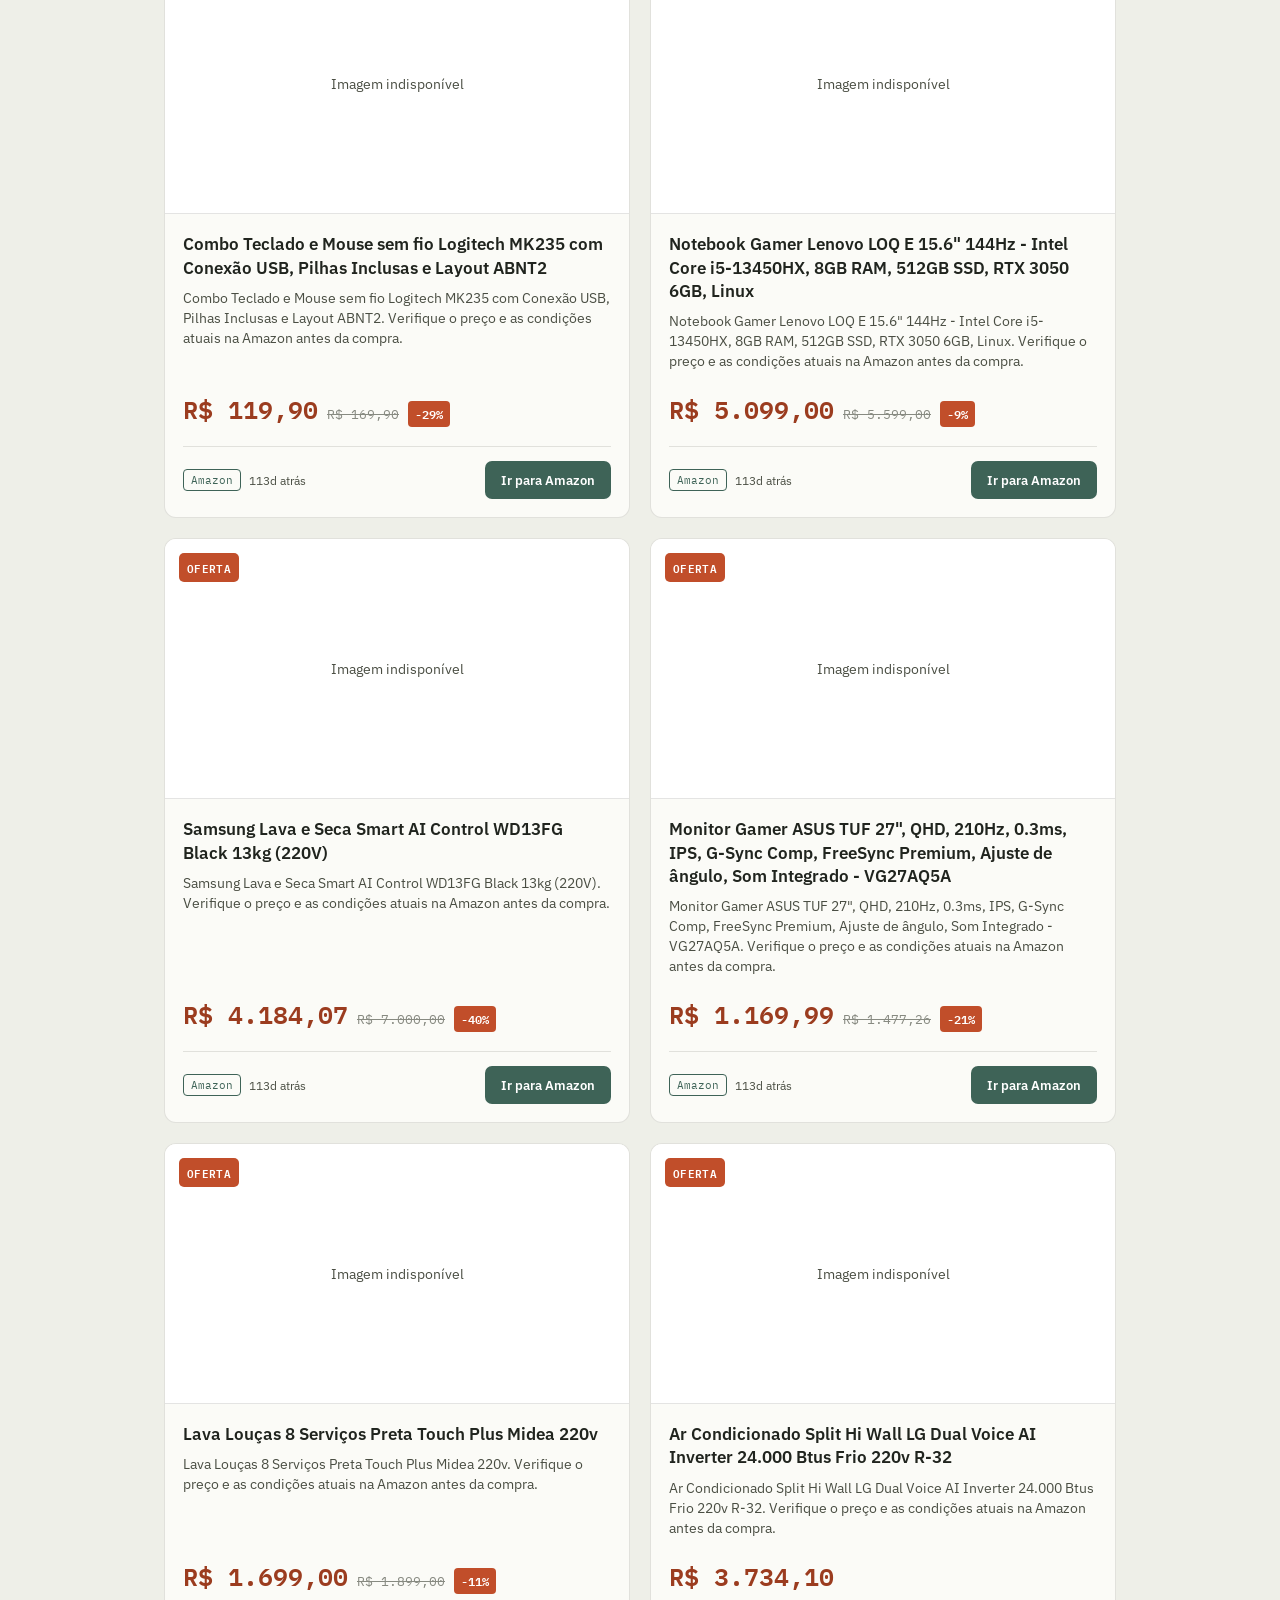
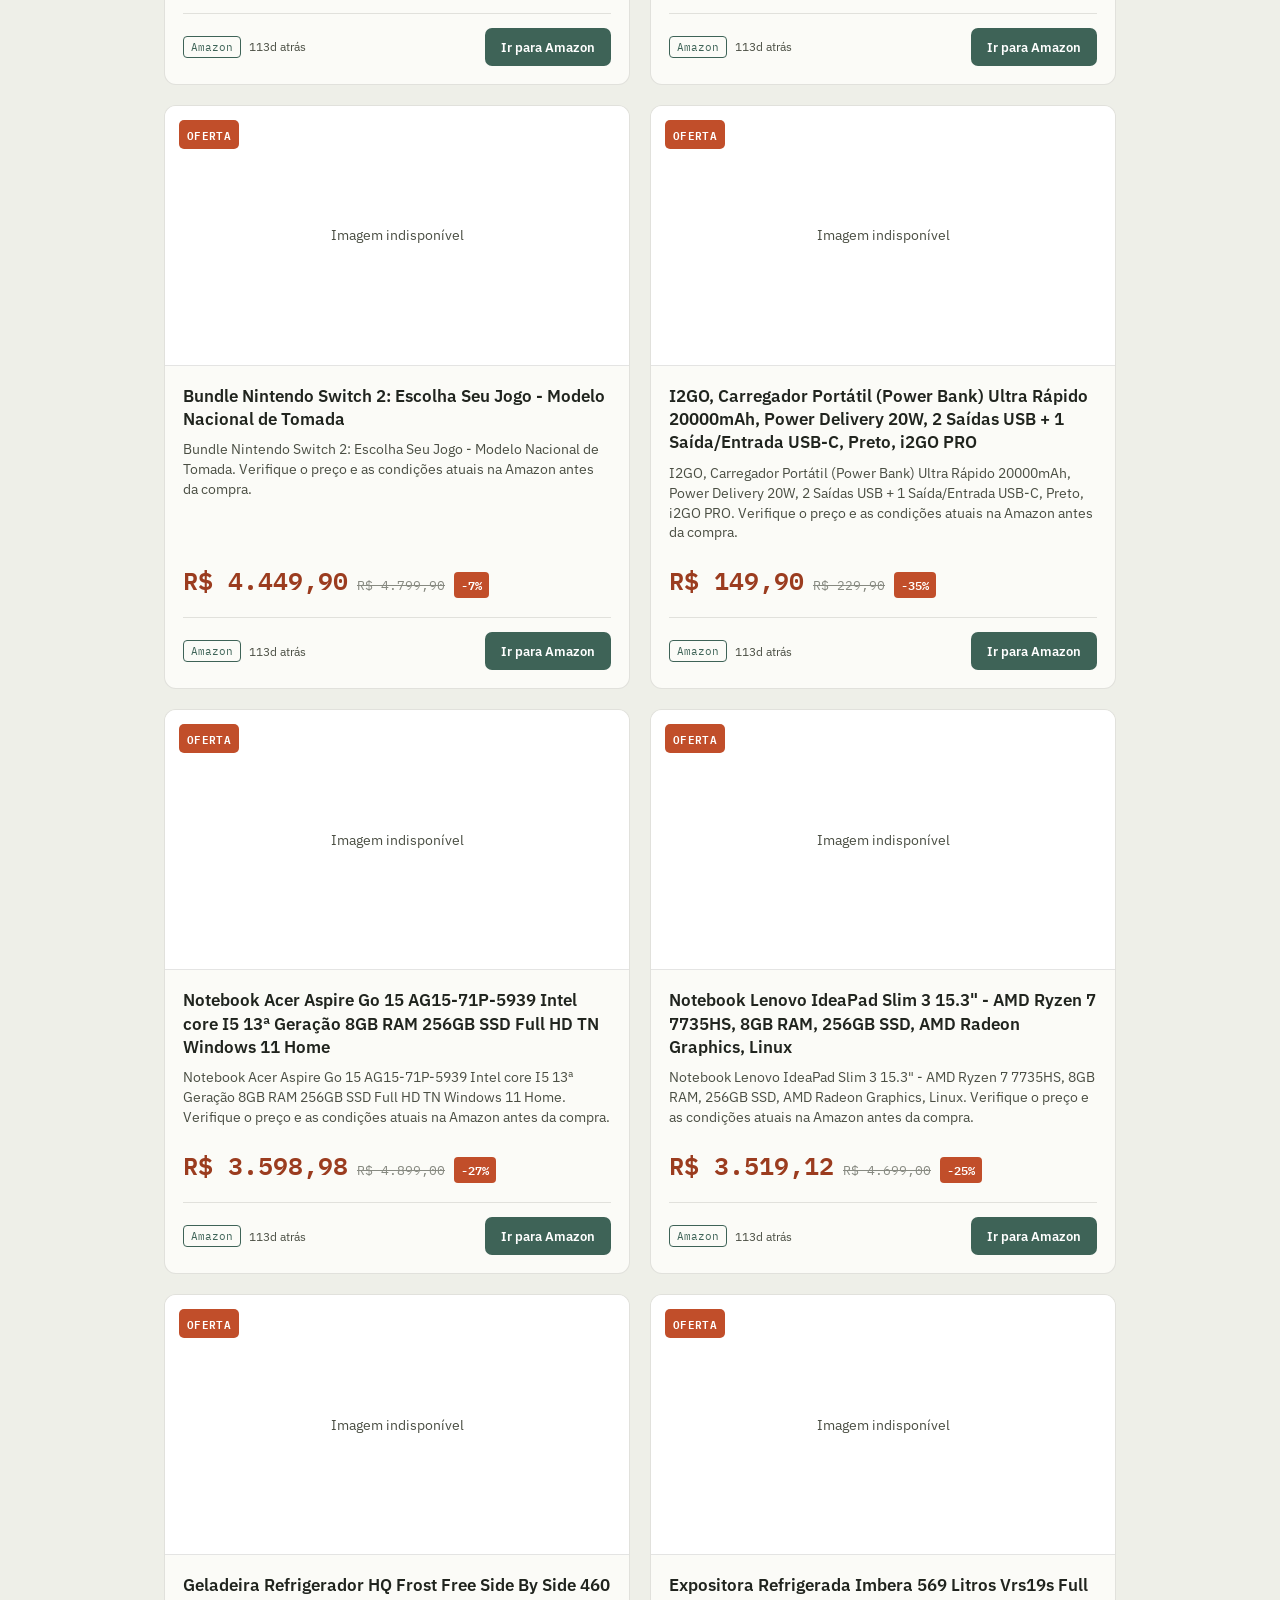
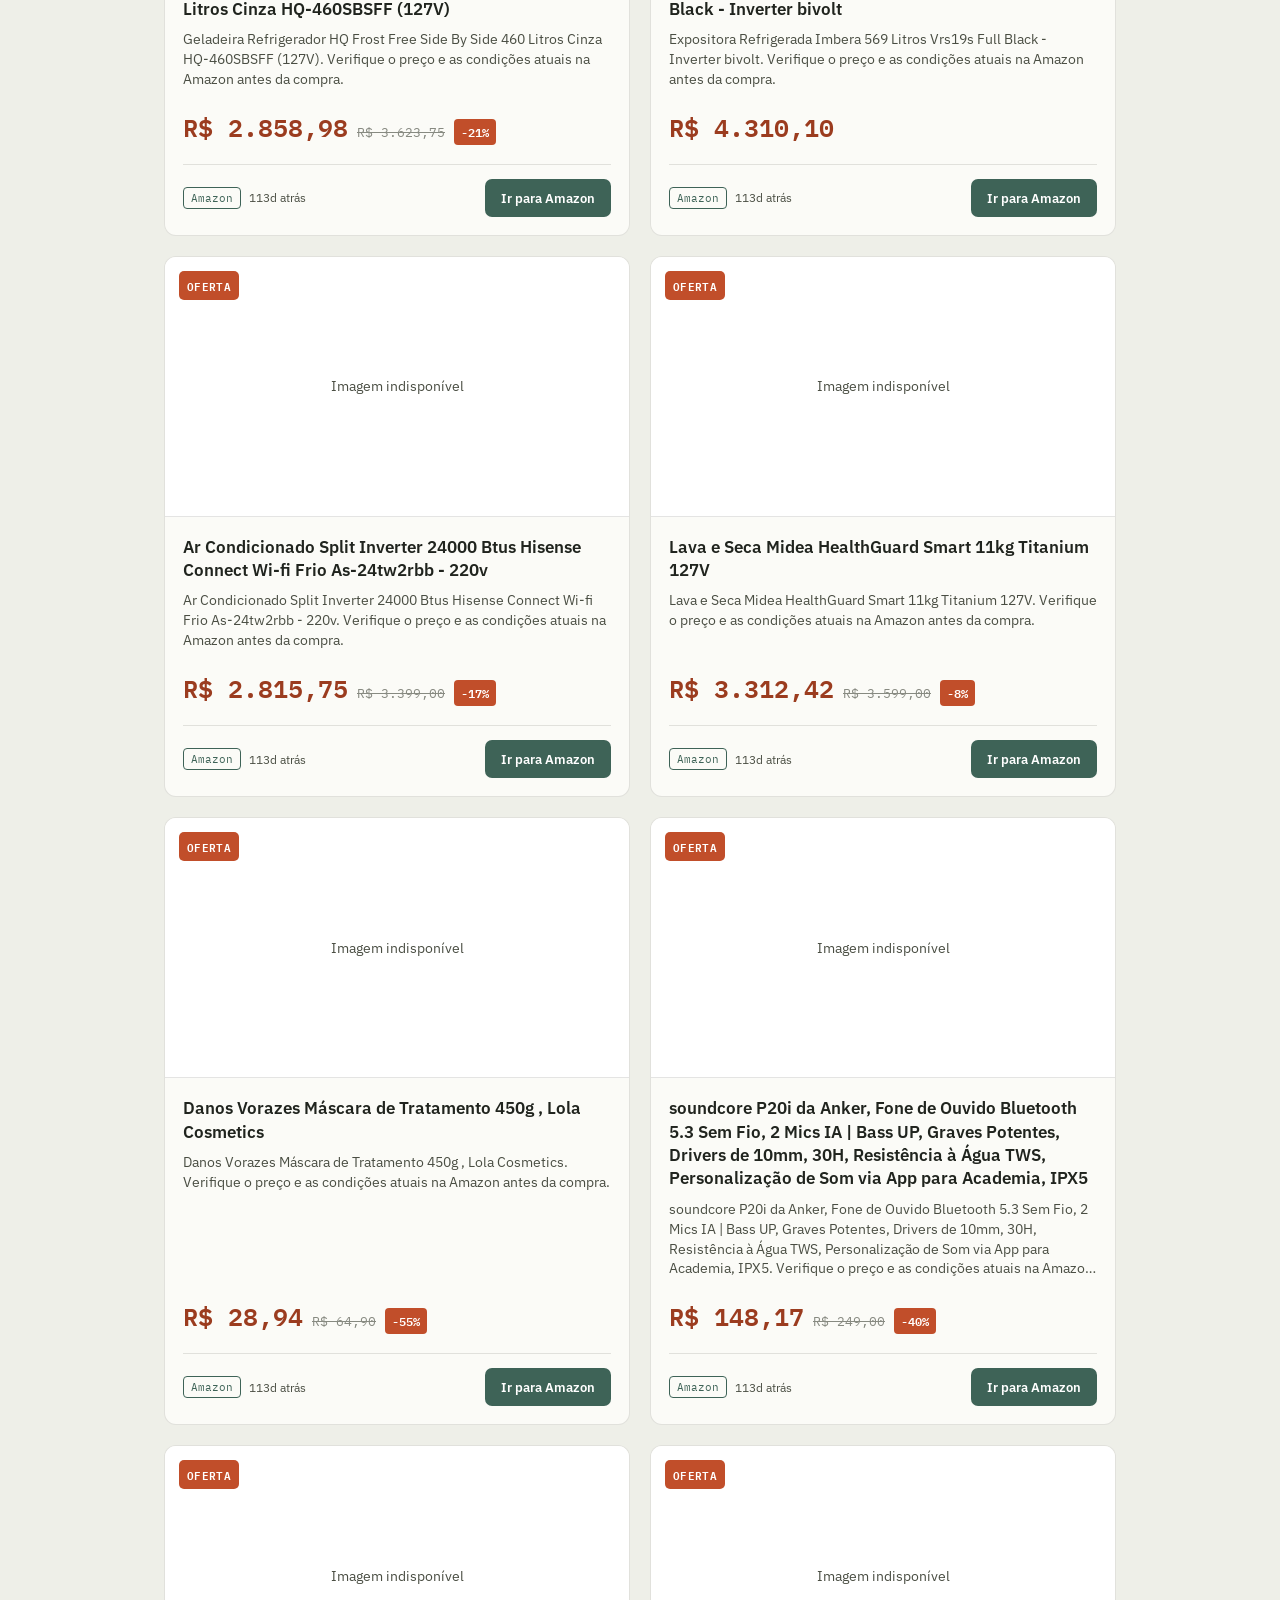
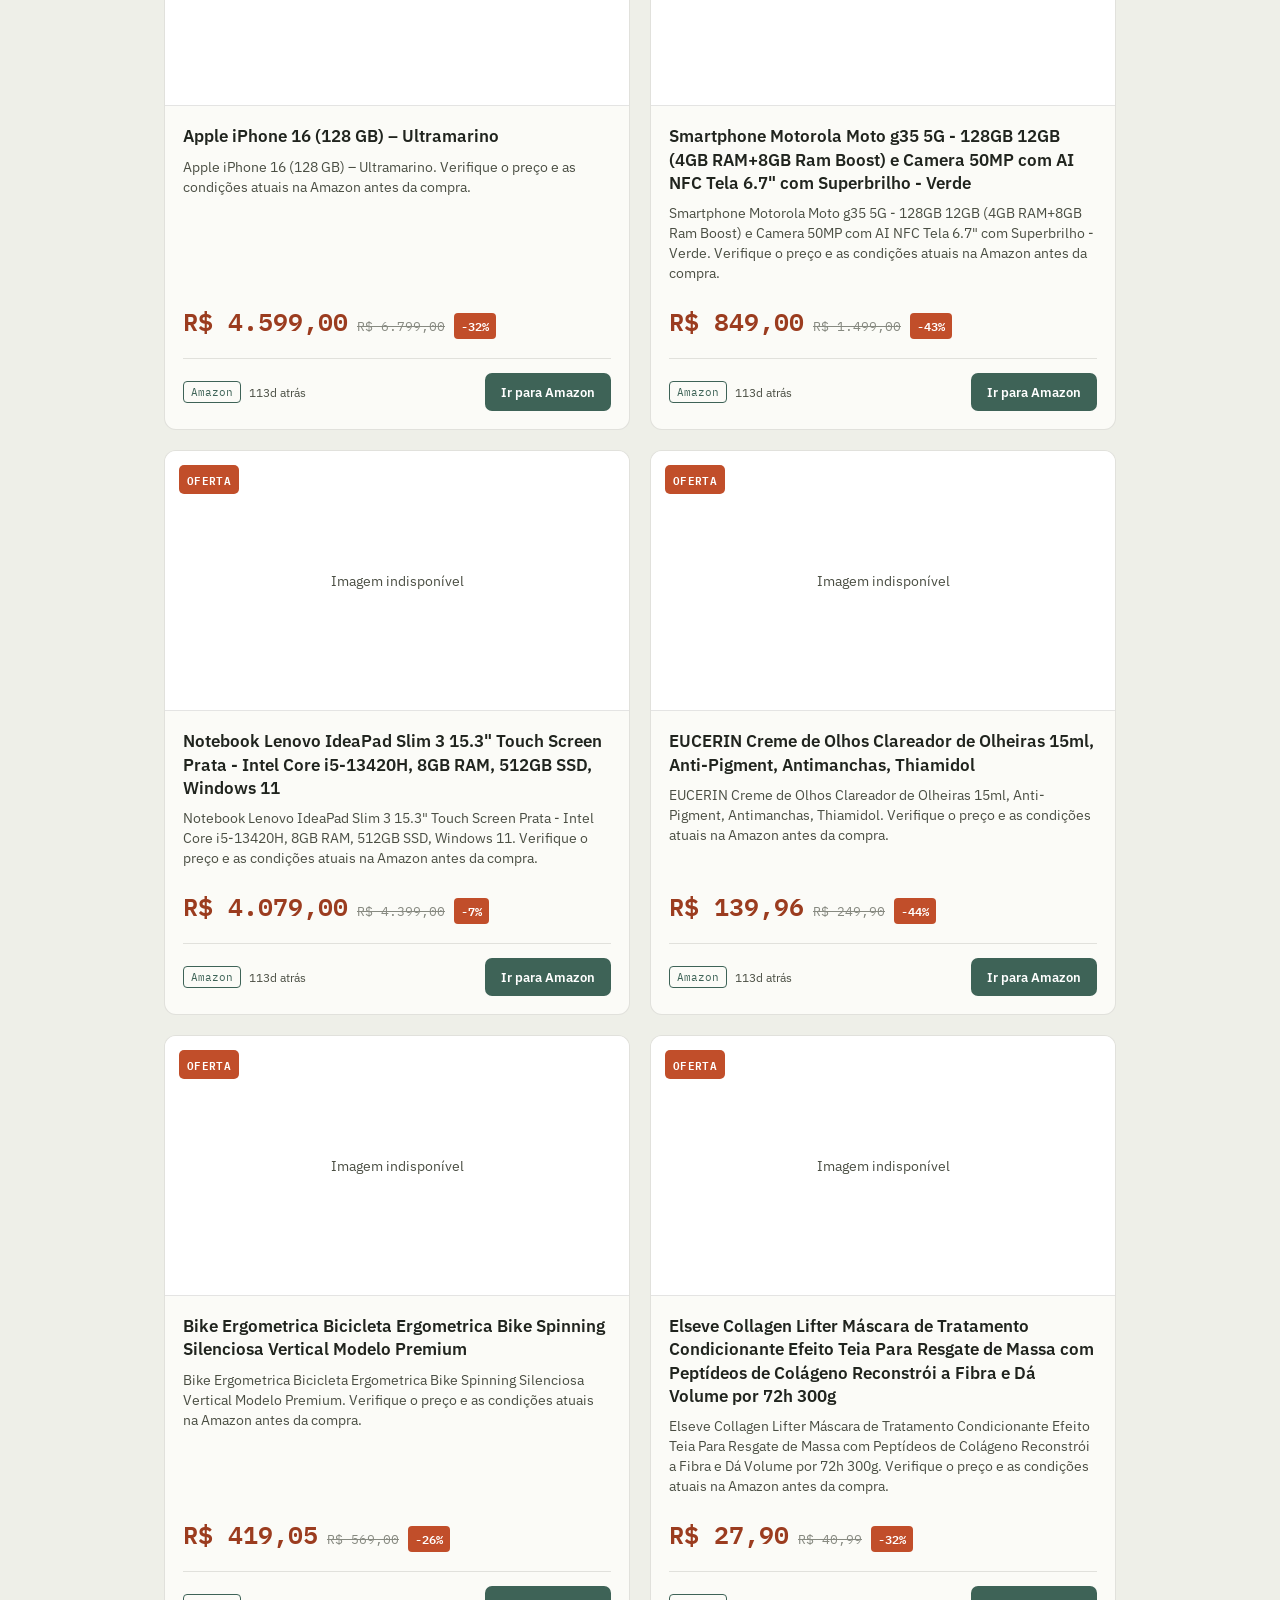
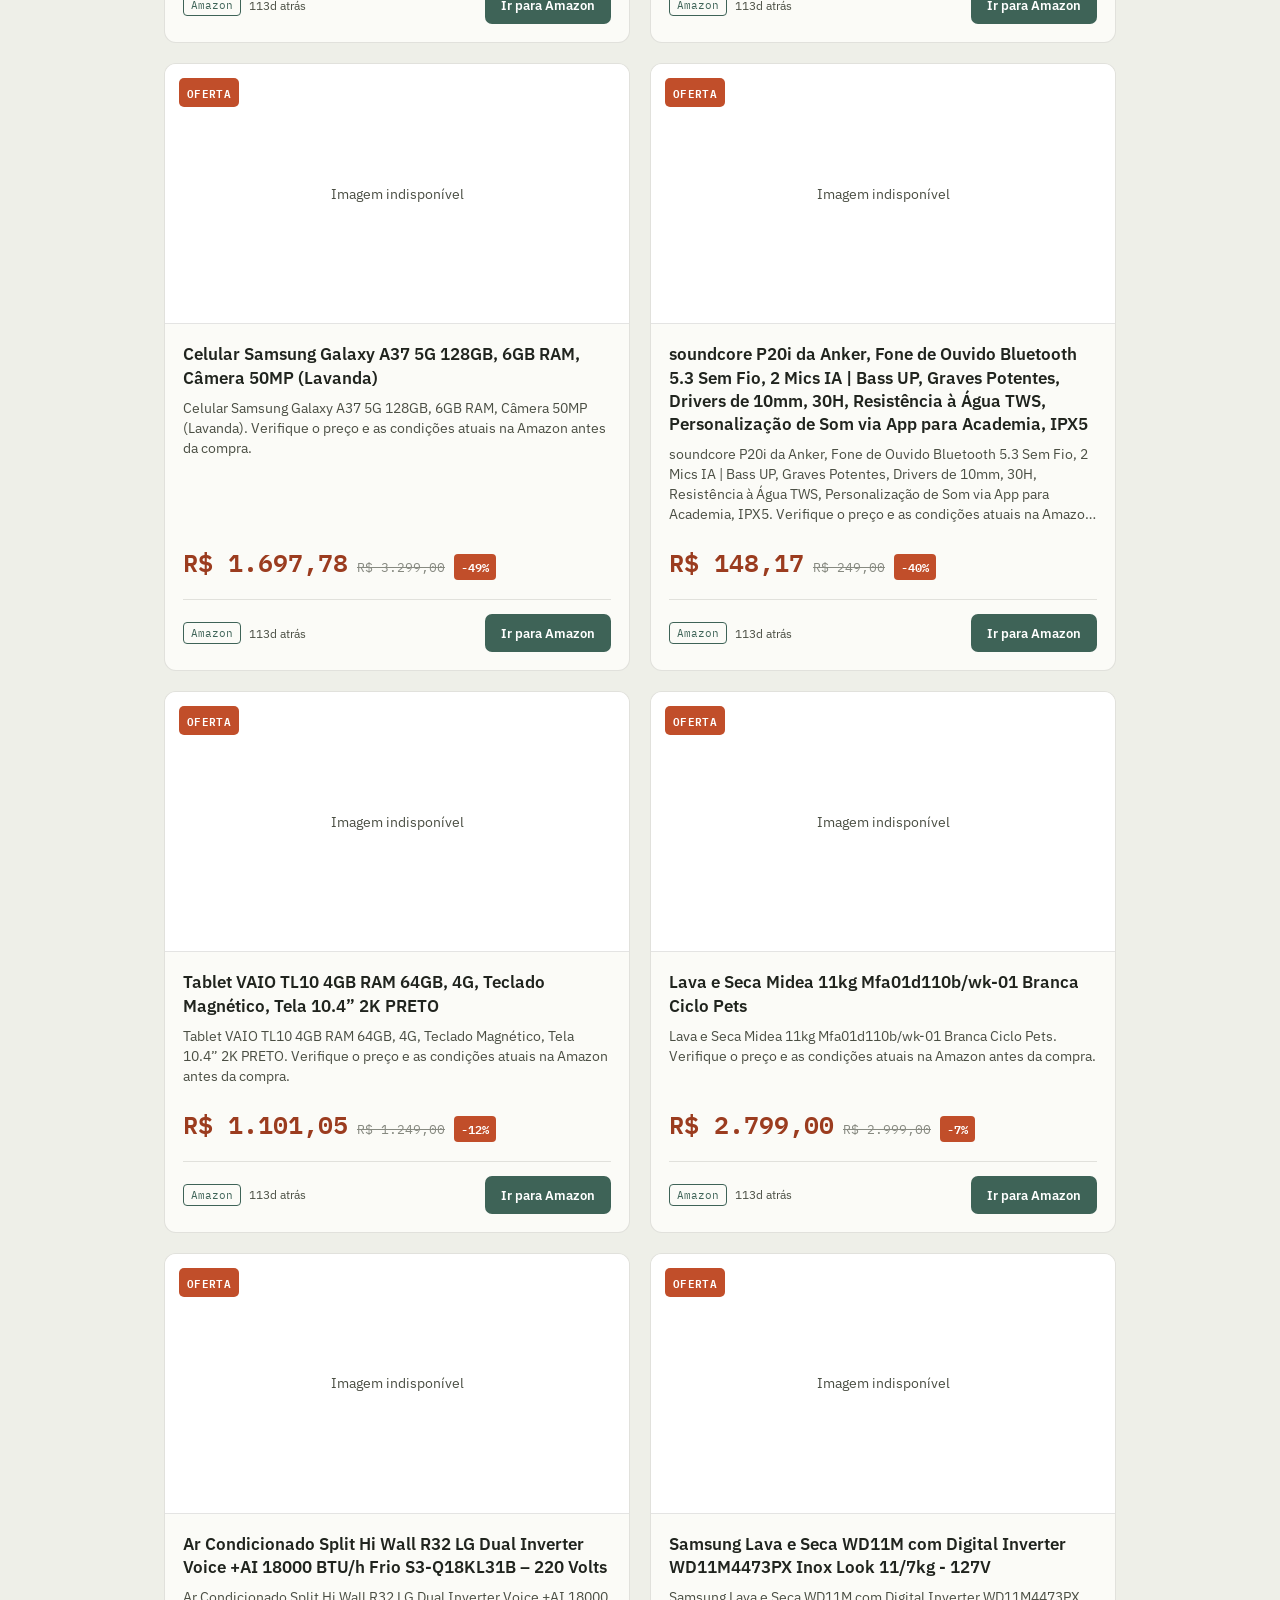
==== commit f8431b83: "Update index.html" ====
--- a/index.html
+++ b/index.html
@@ -45,8 +45,6 @@
 </main>
 
 <footer class="site-footer">
-  <p class="disclosure">Como Associado Amazon, este site pode ganhar comissão sobre compras qualificadas feitas a partir dos links acima. Os preços exibidos são referências no momento da publicação e podem mudar na Amazon sem aviso prévio.</p>
-  <p class="credits">Garimpo — MVP estático · sem cadastro, sem login.</p>
 </footer>
 
 <script src="assets/app.js"></script>
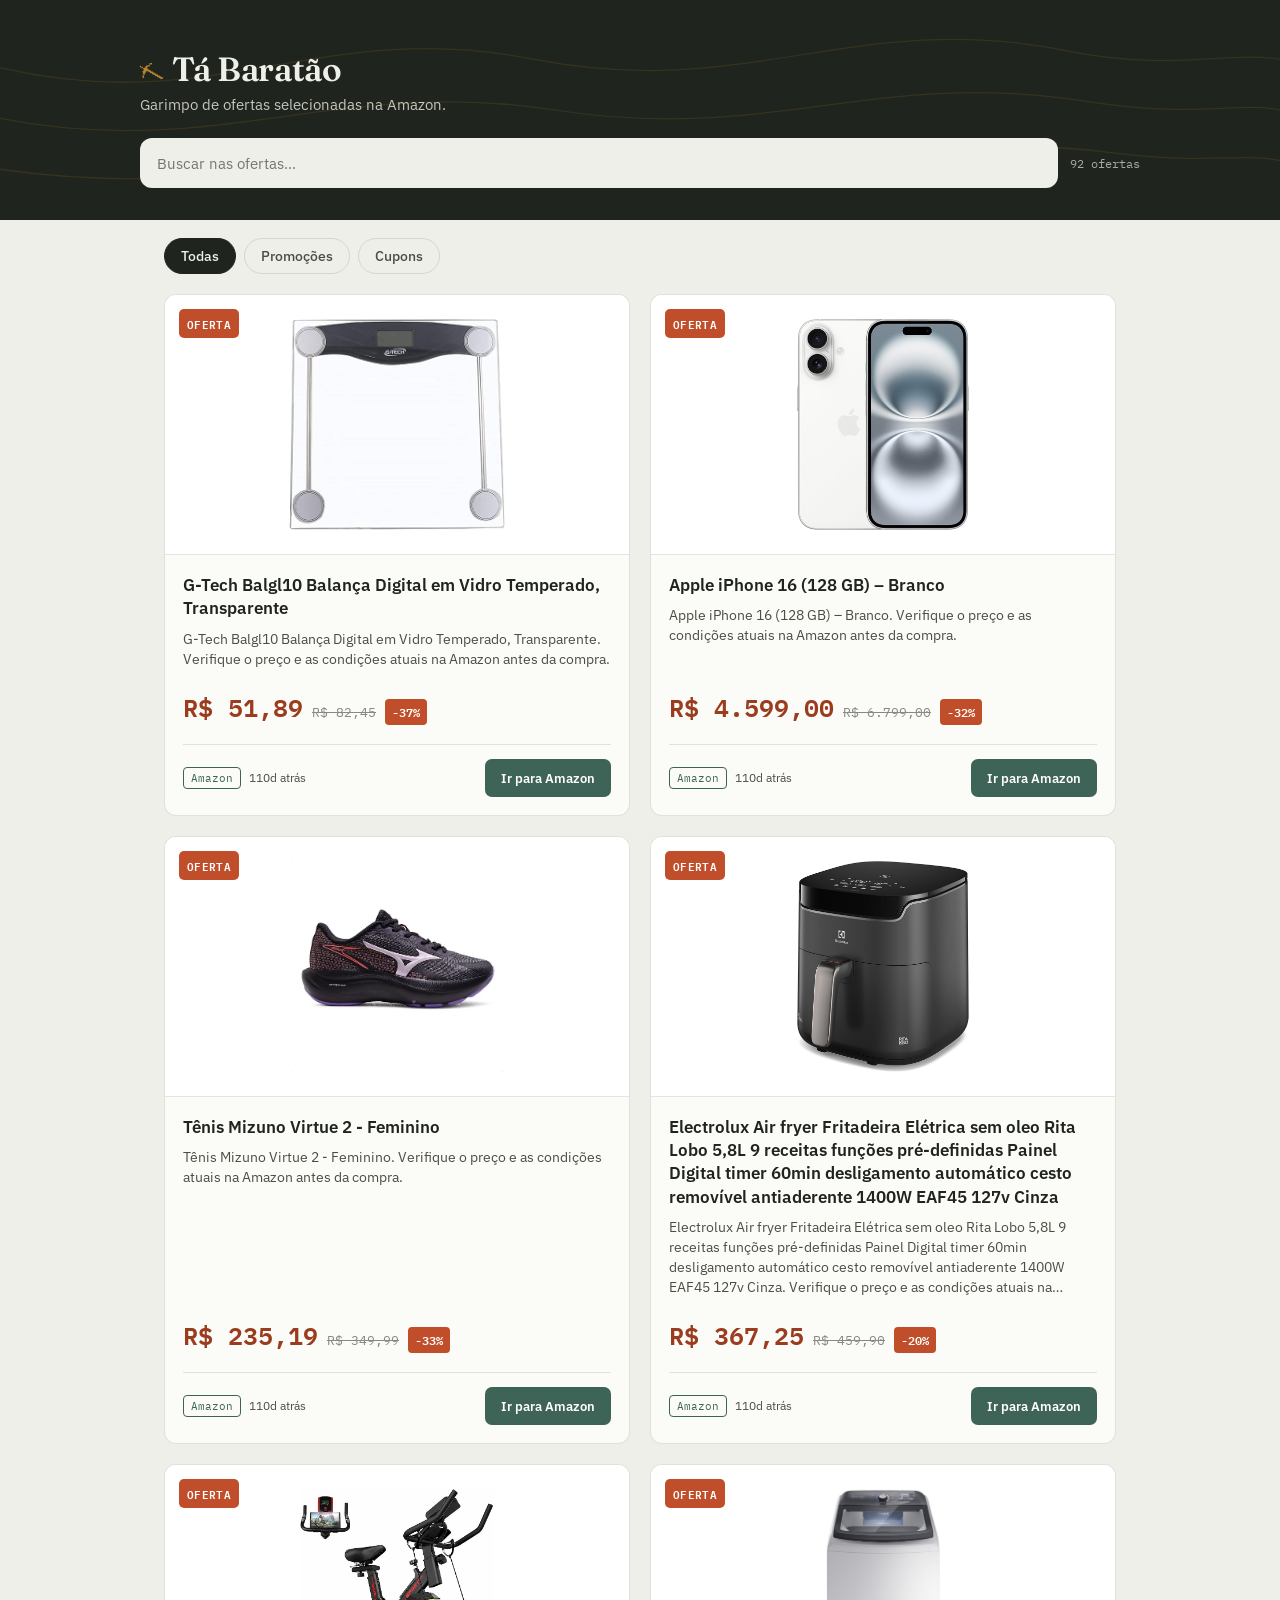
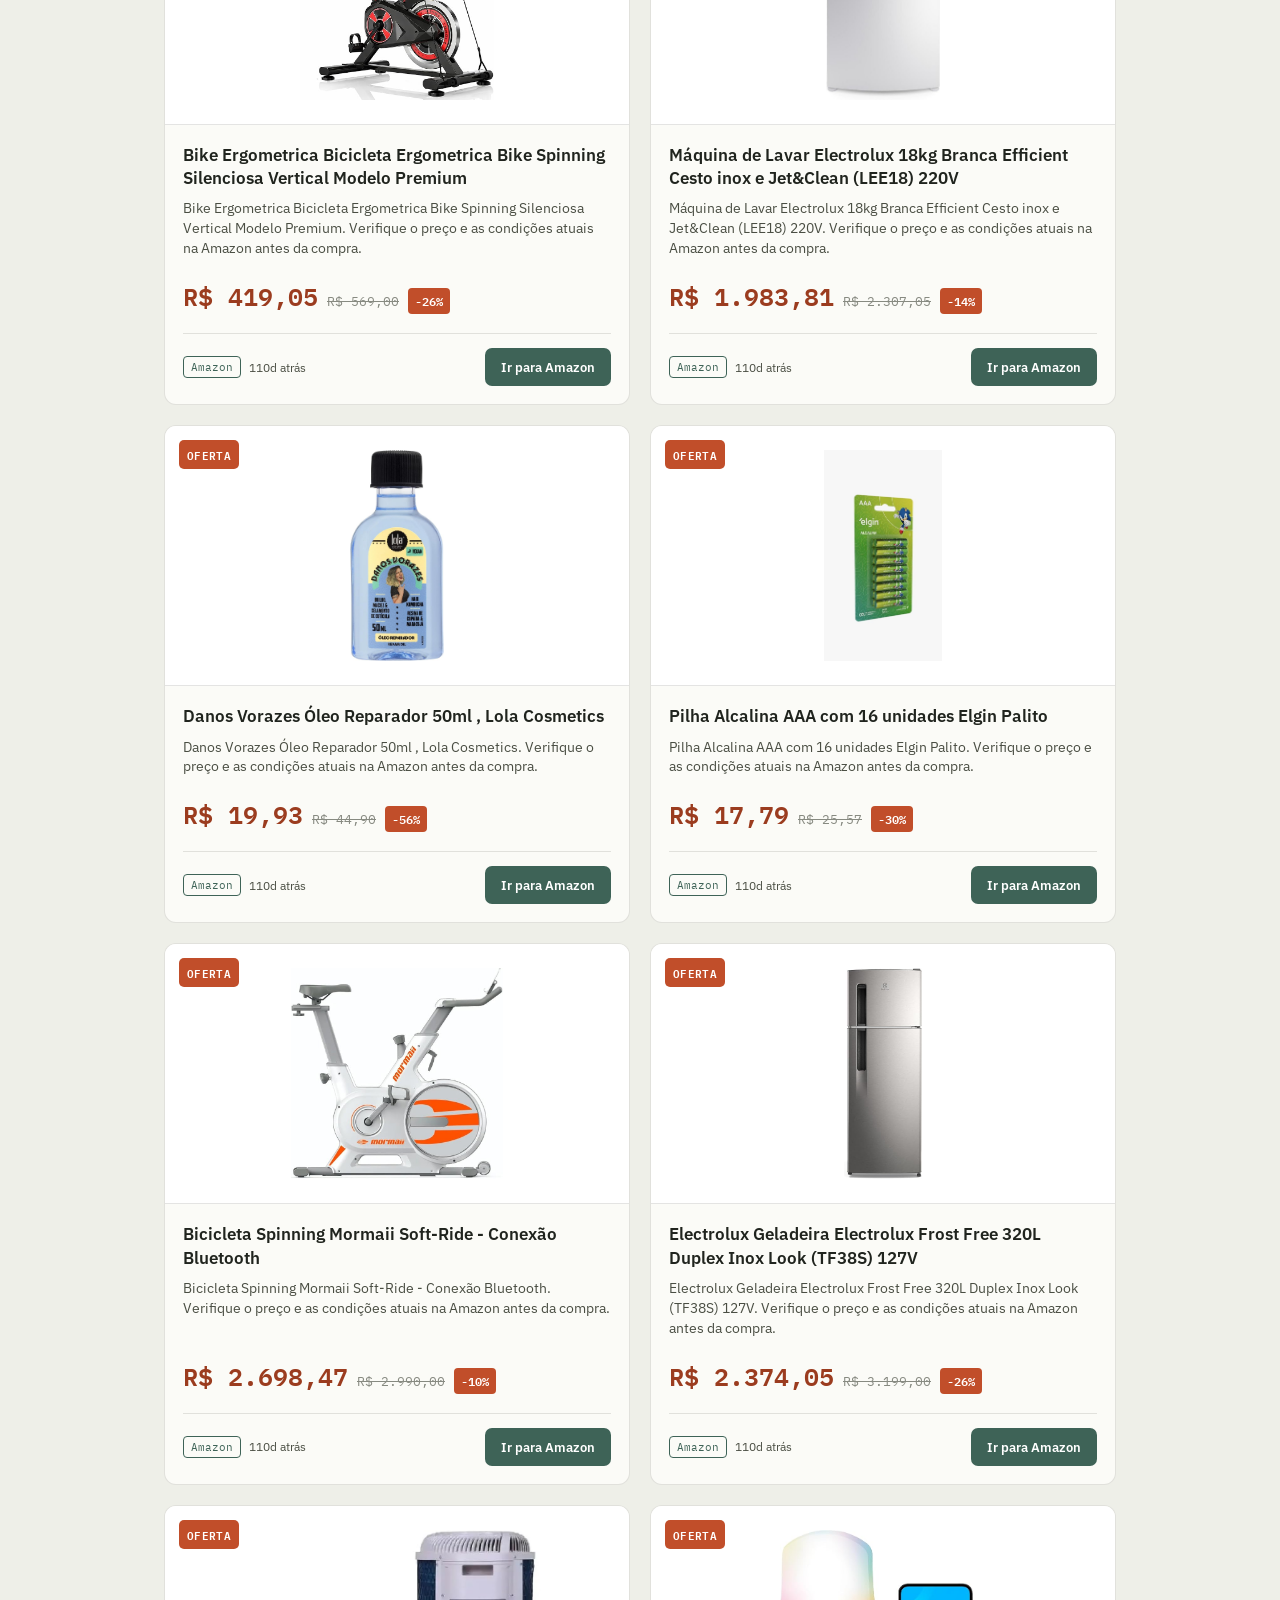
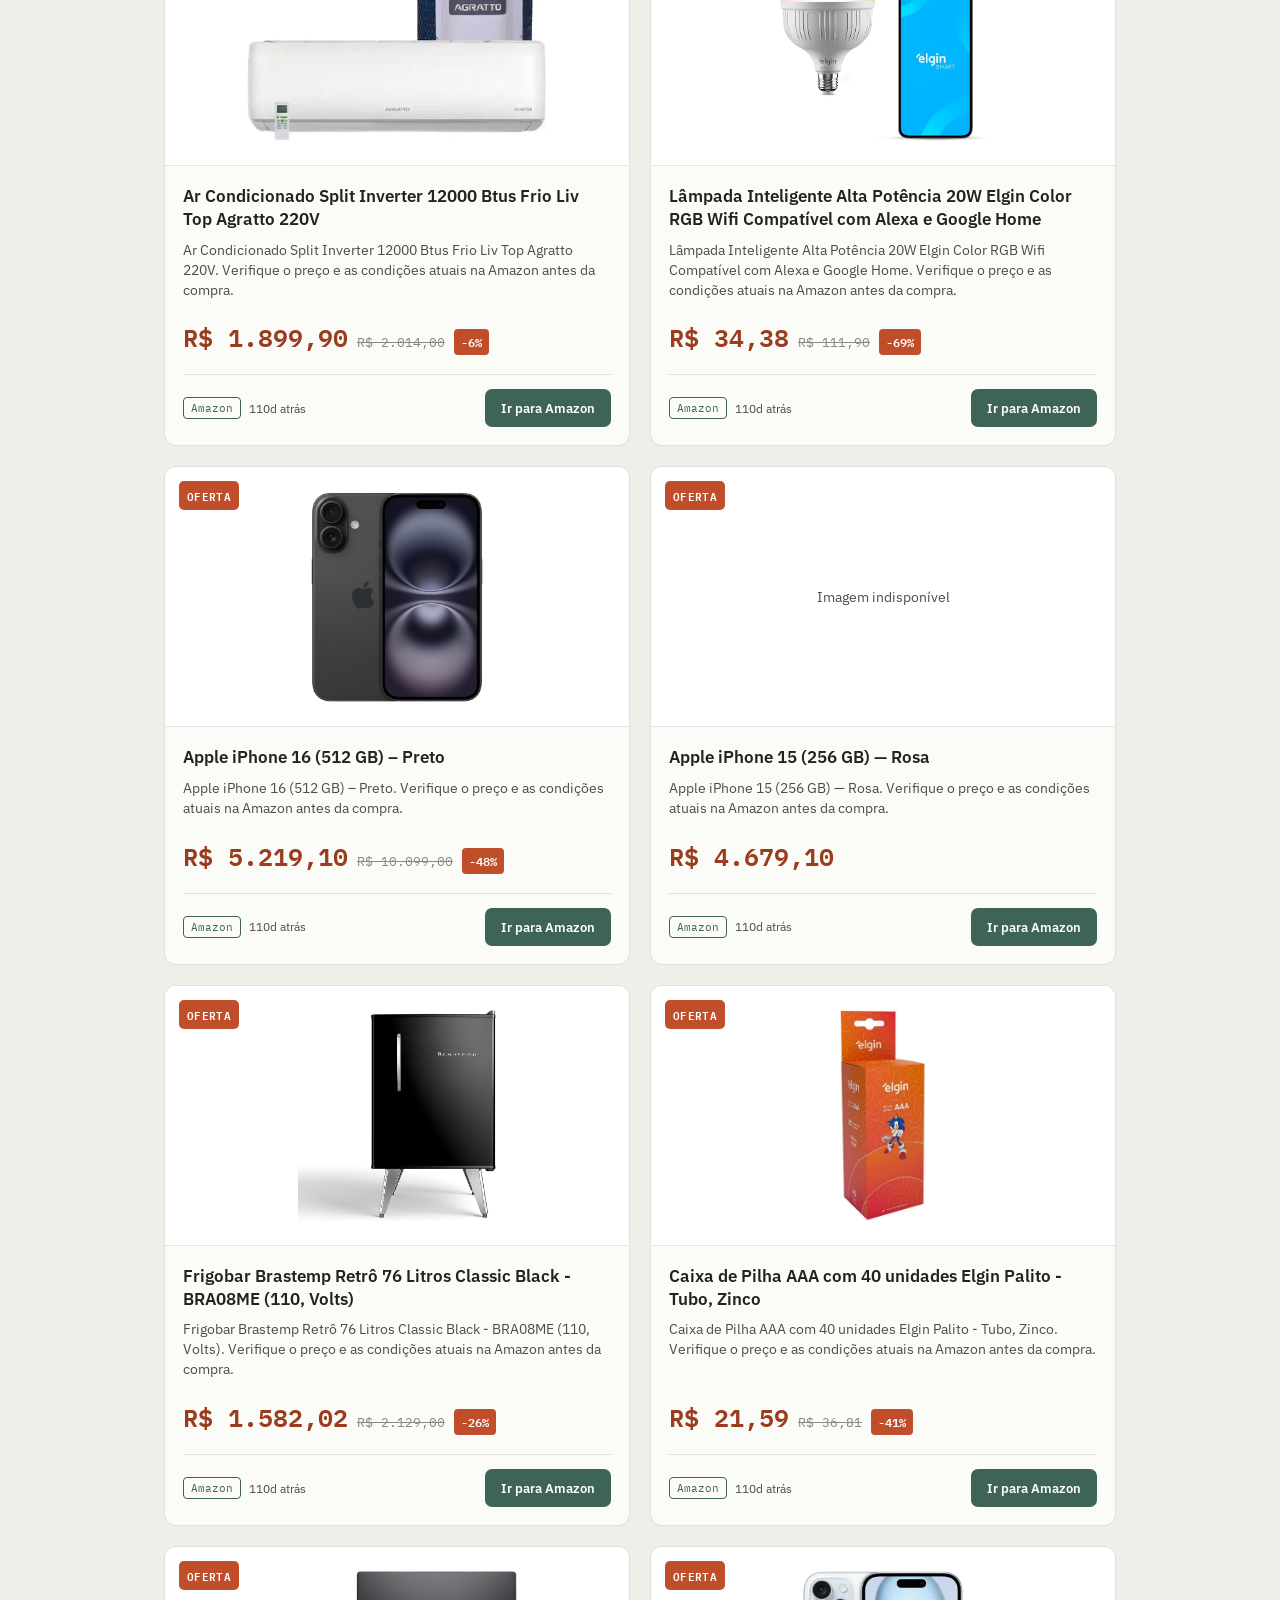
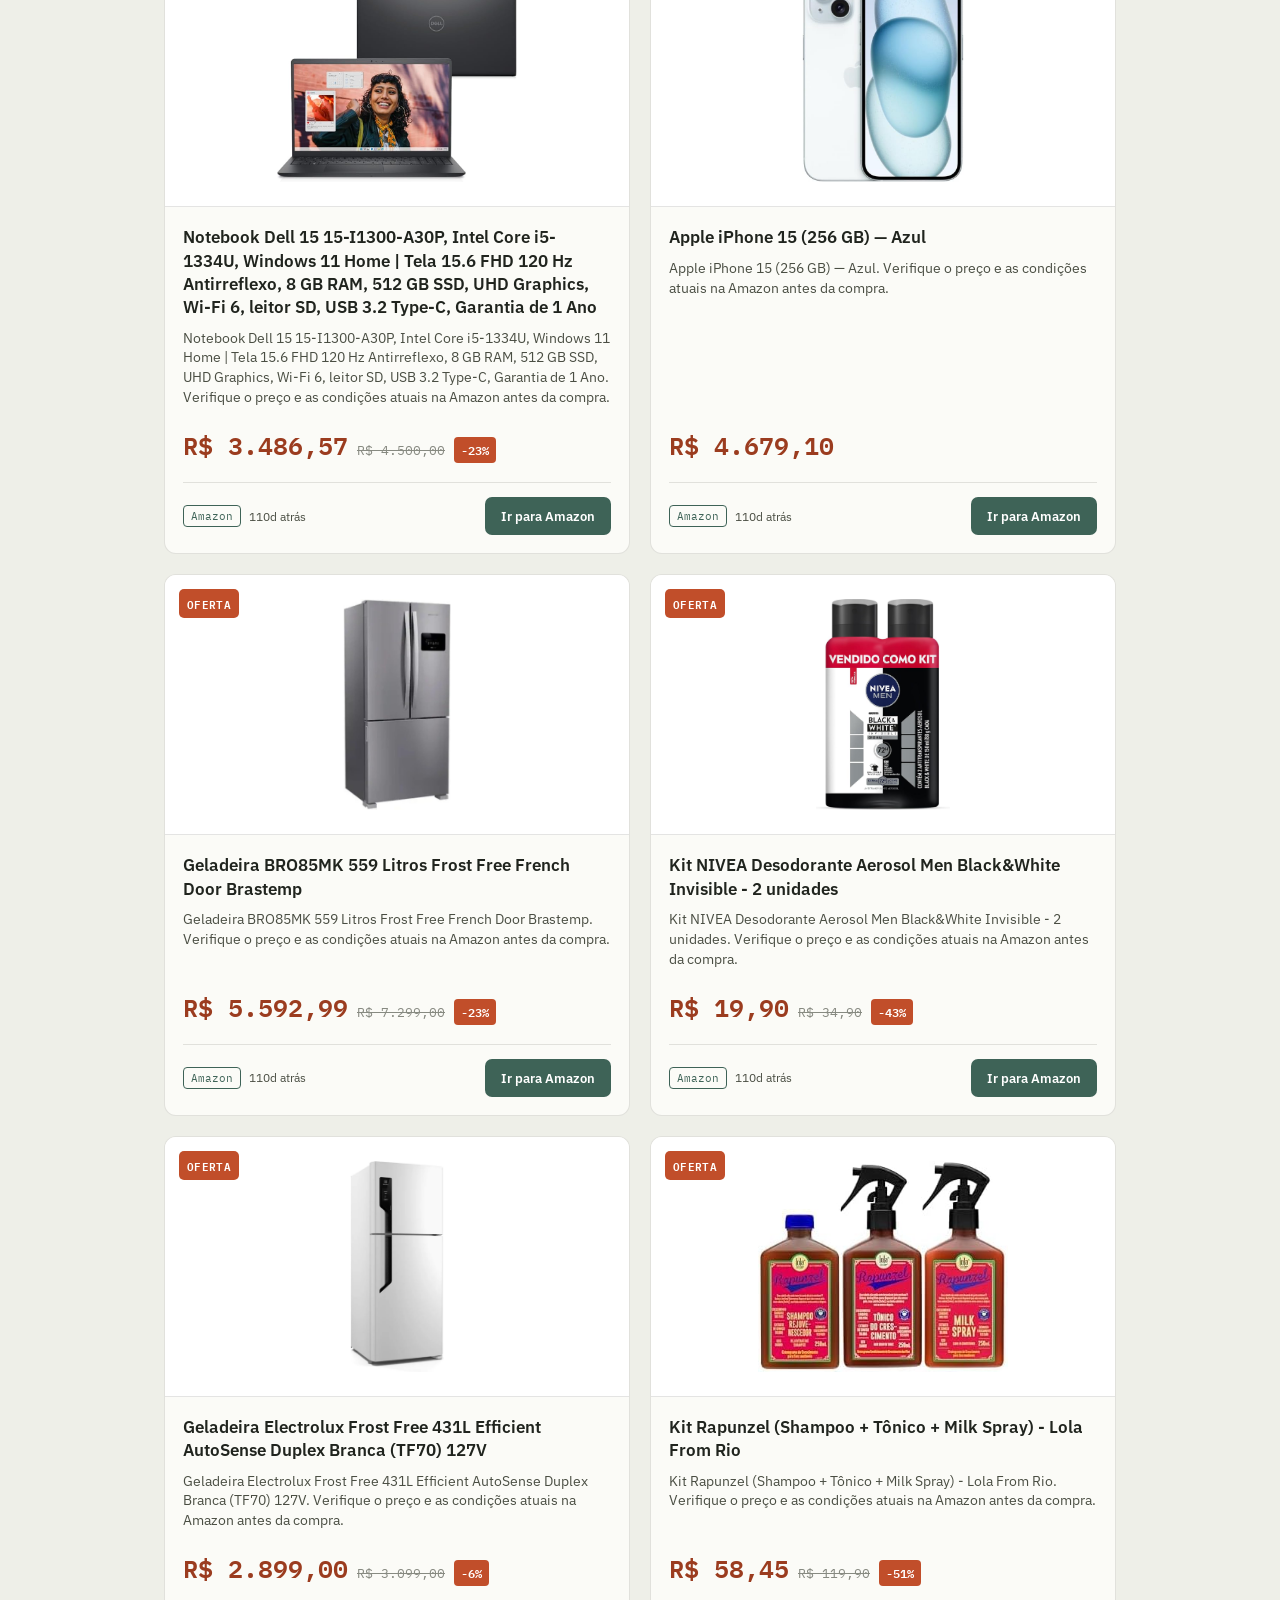
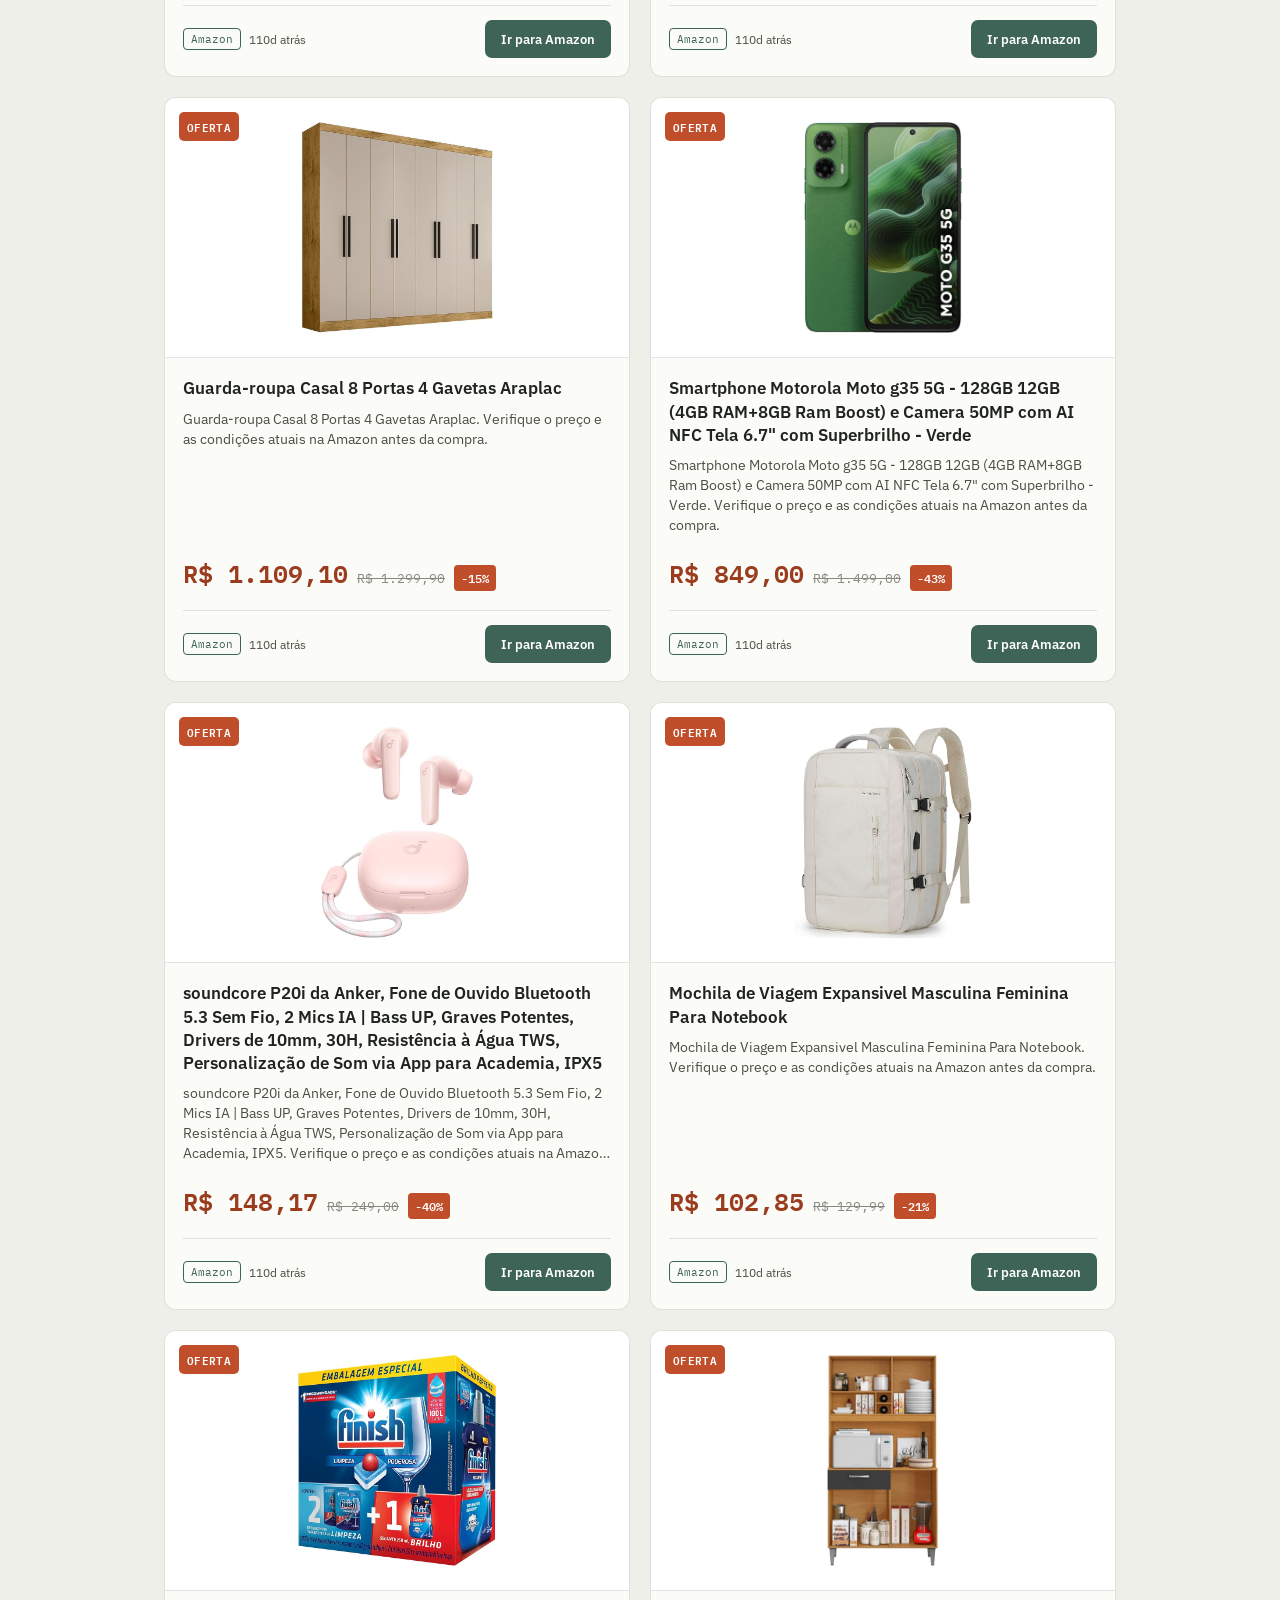
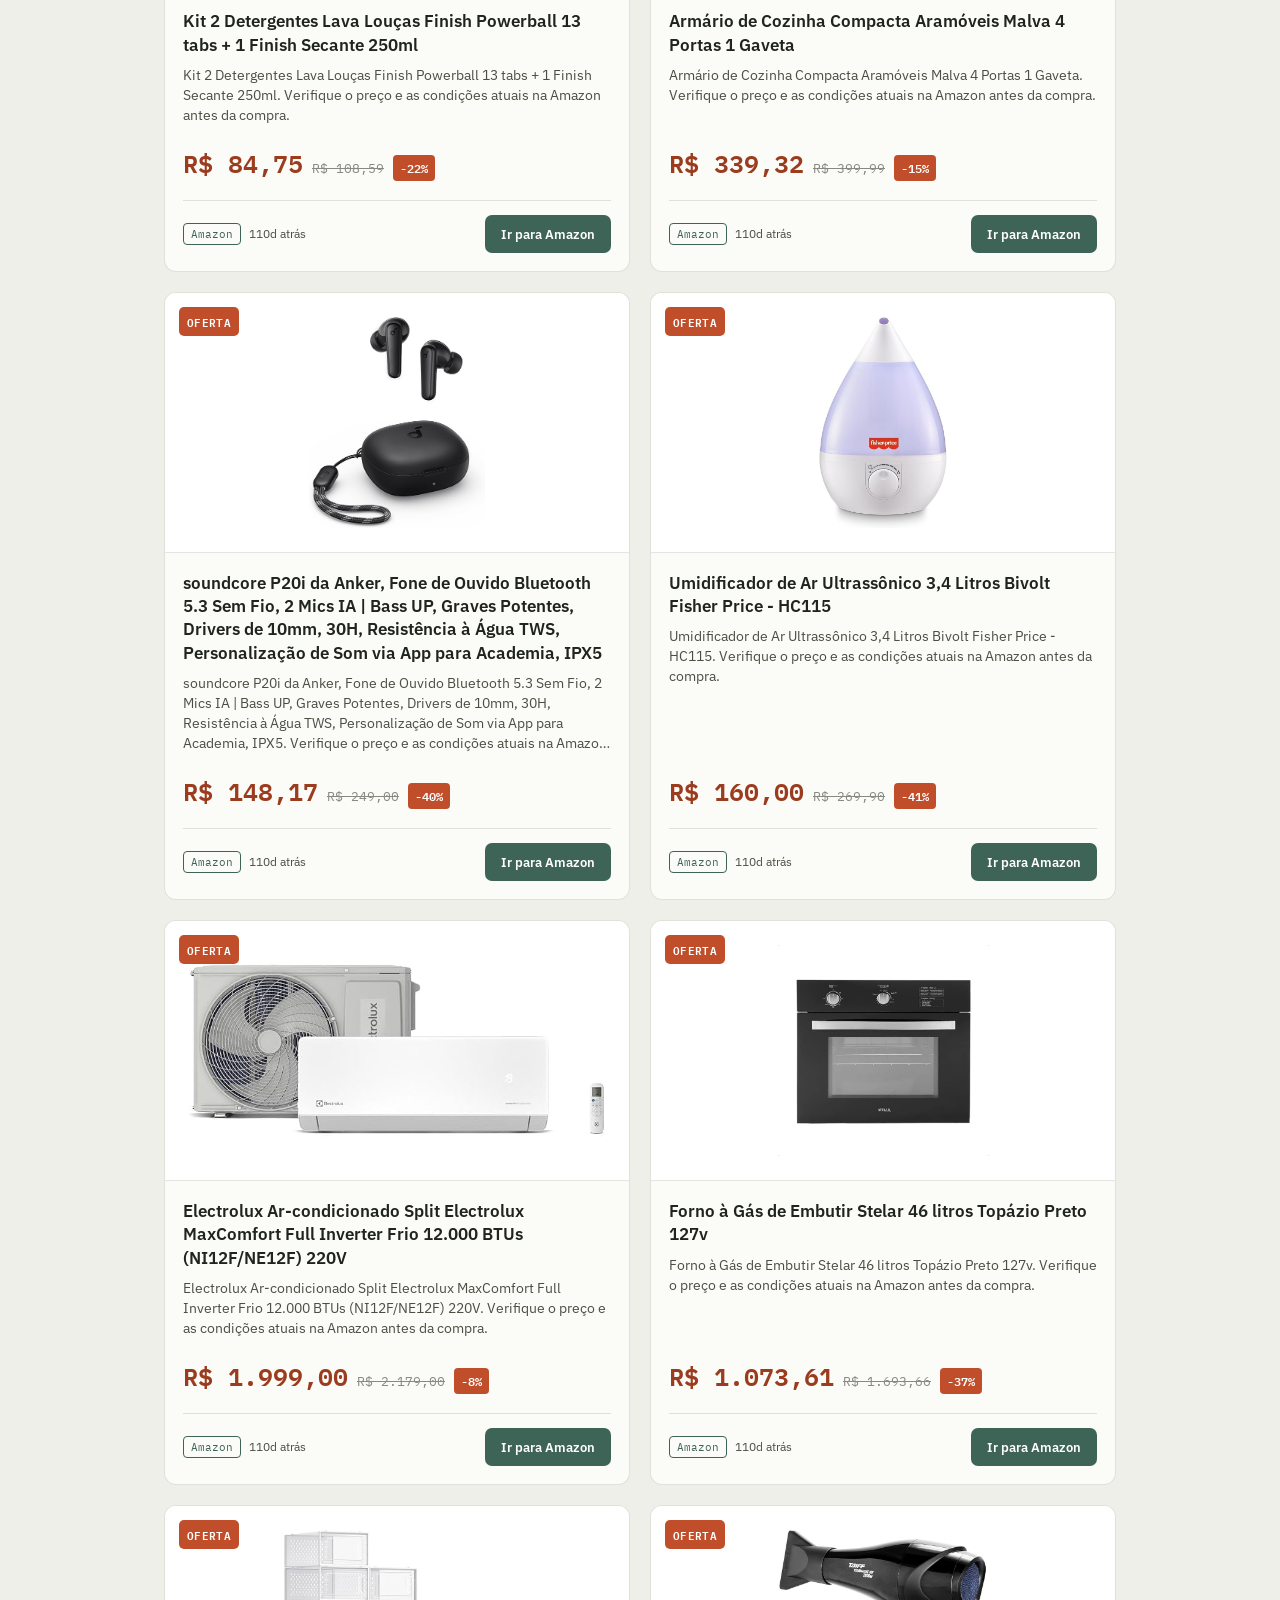
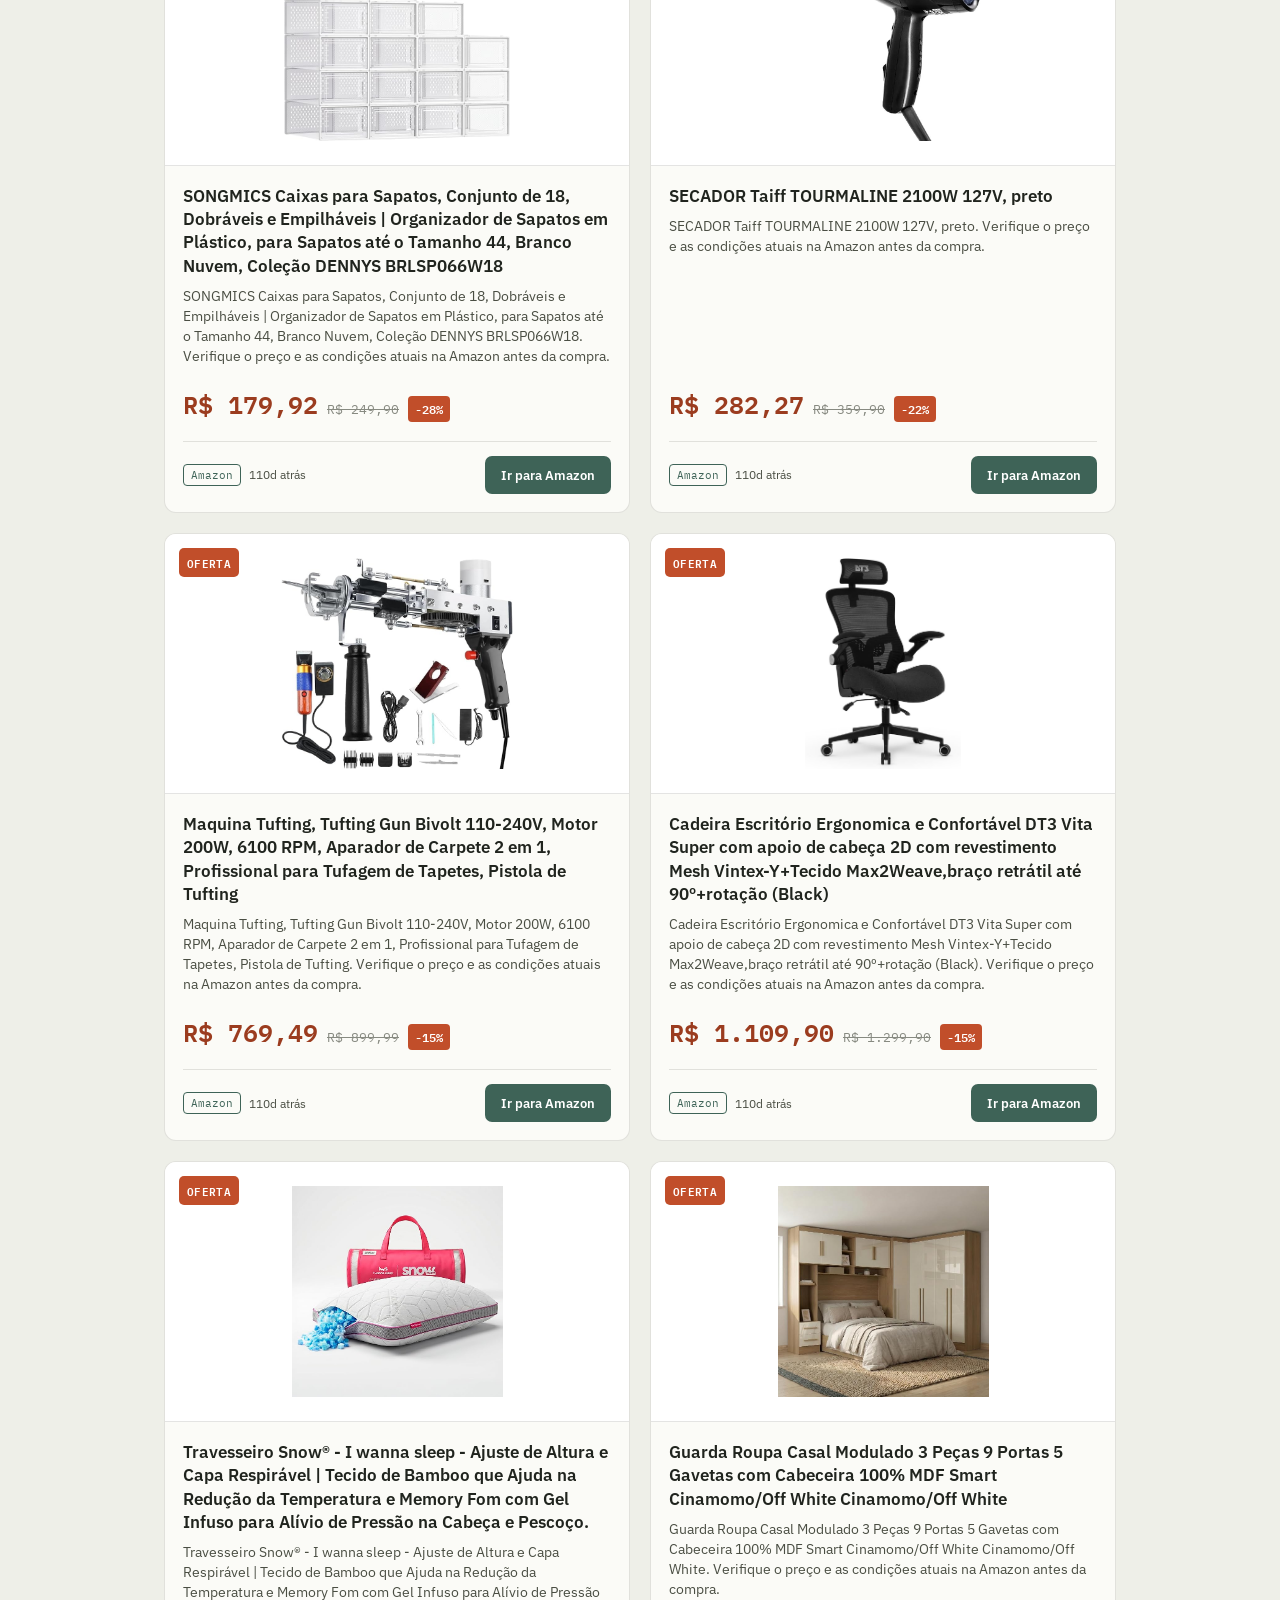
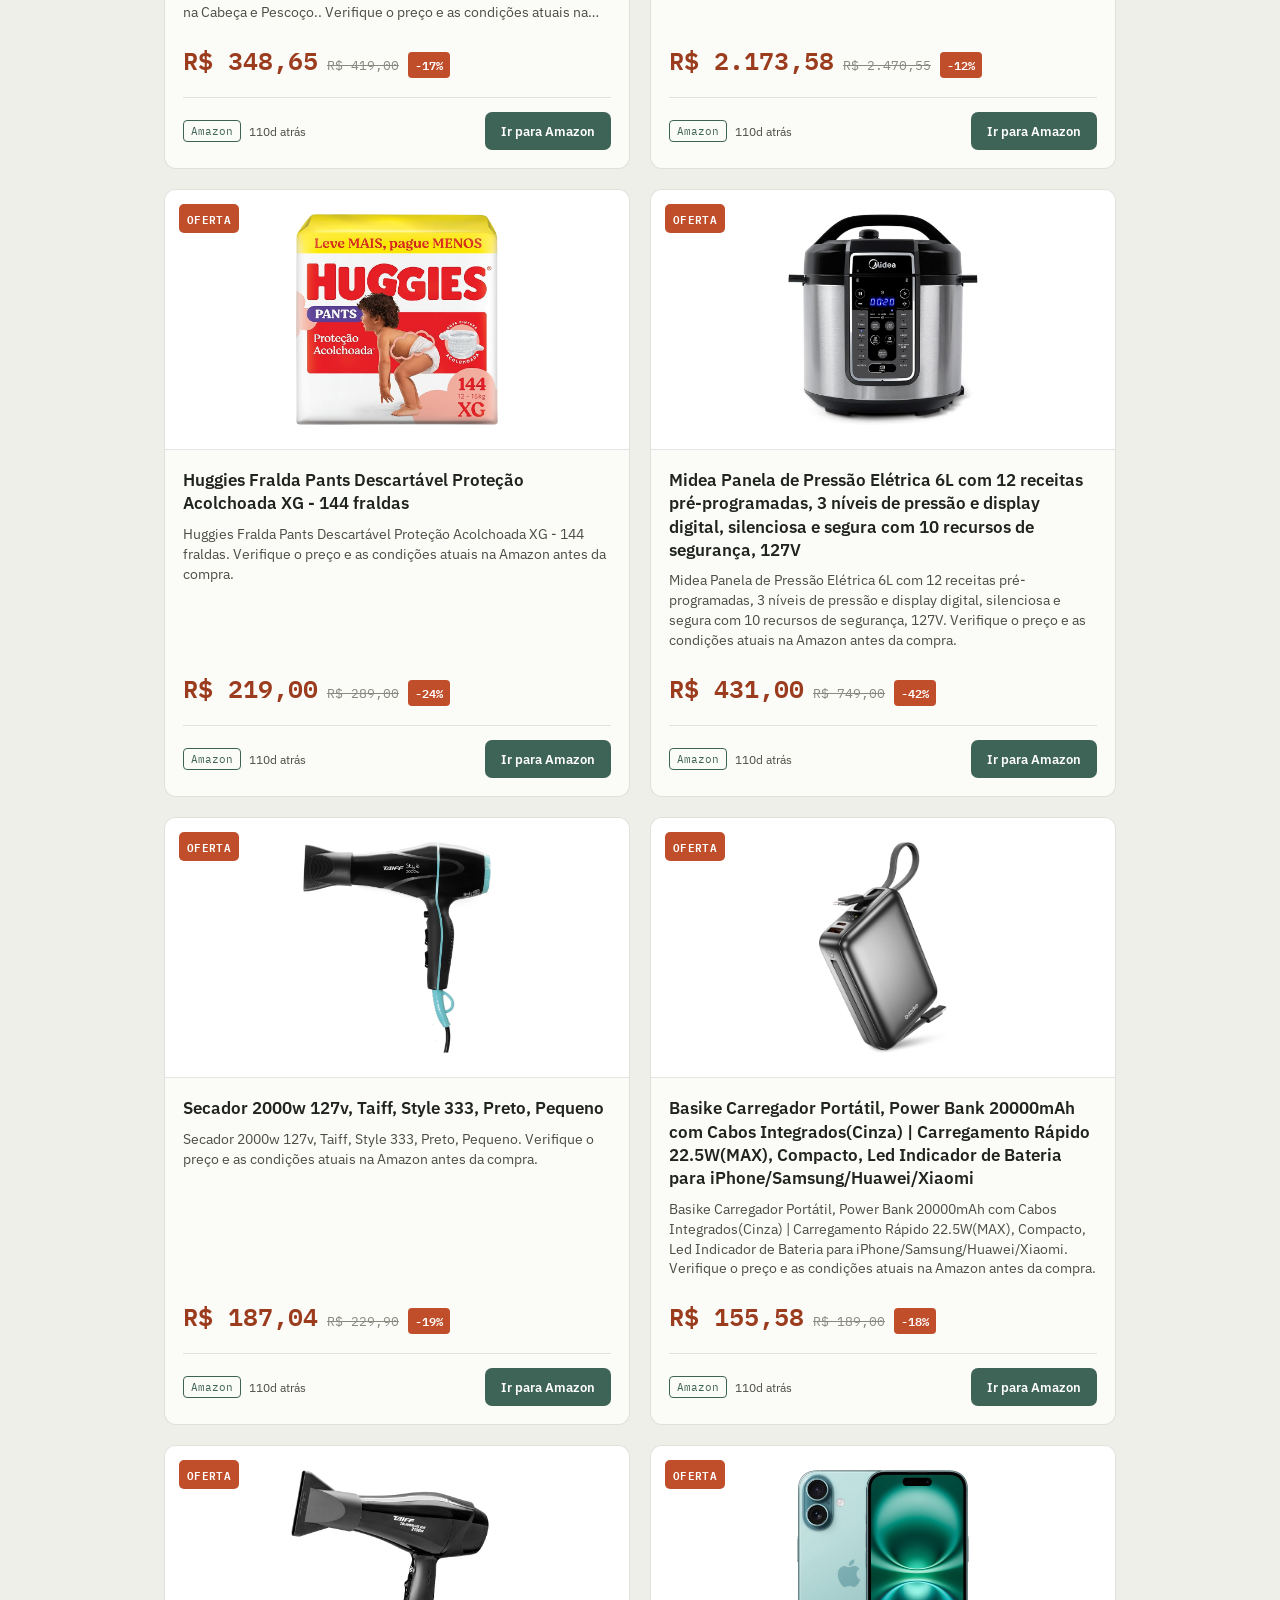
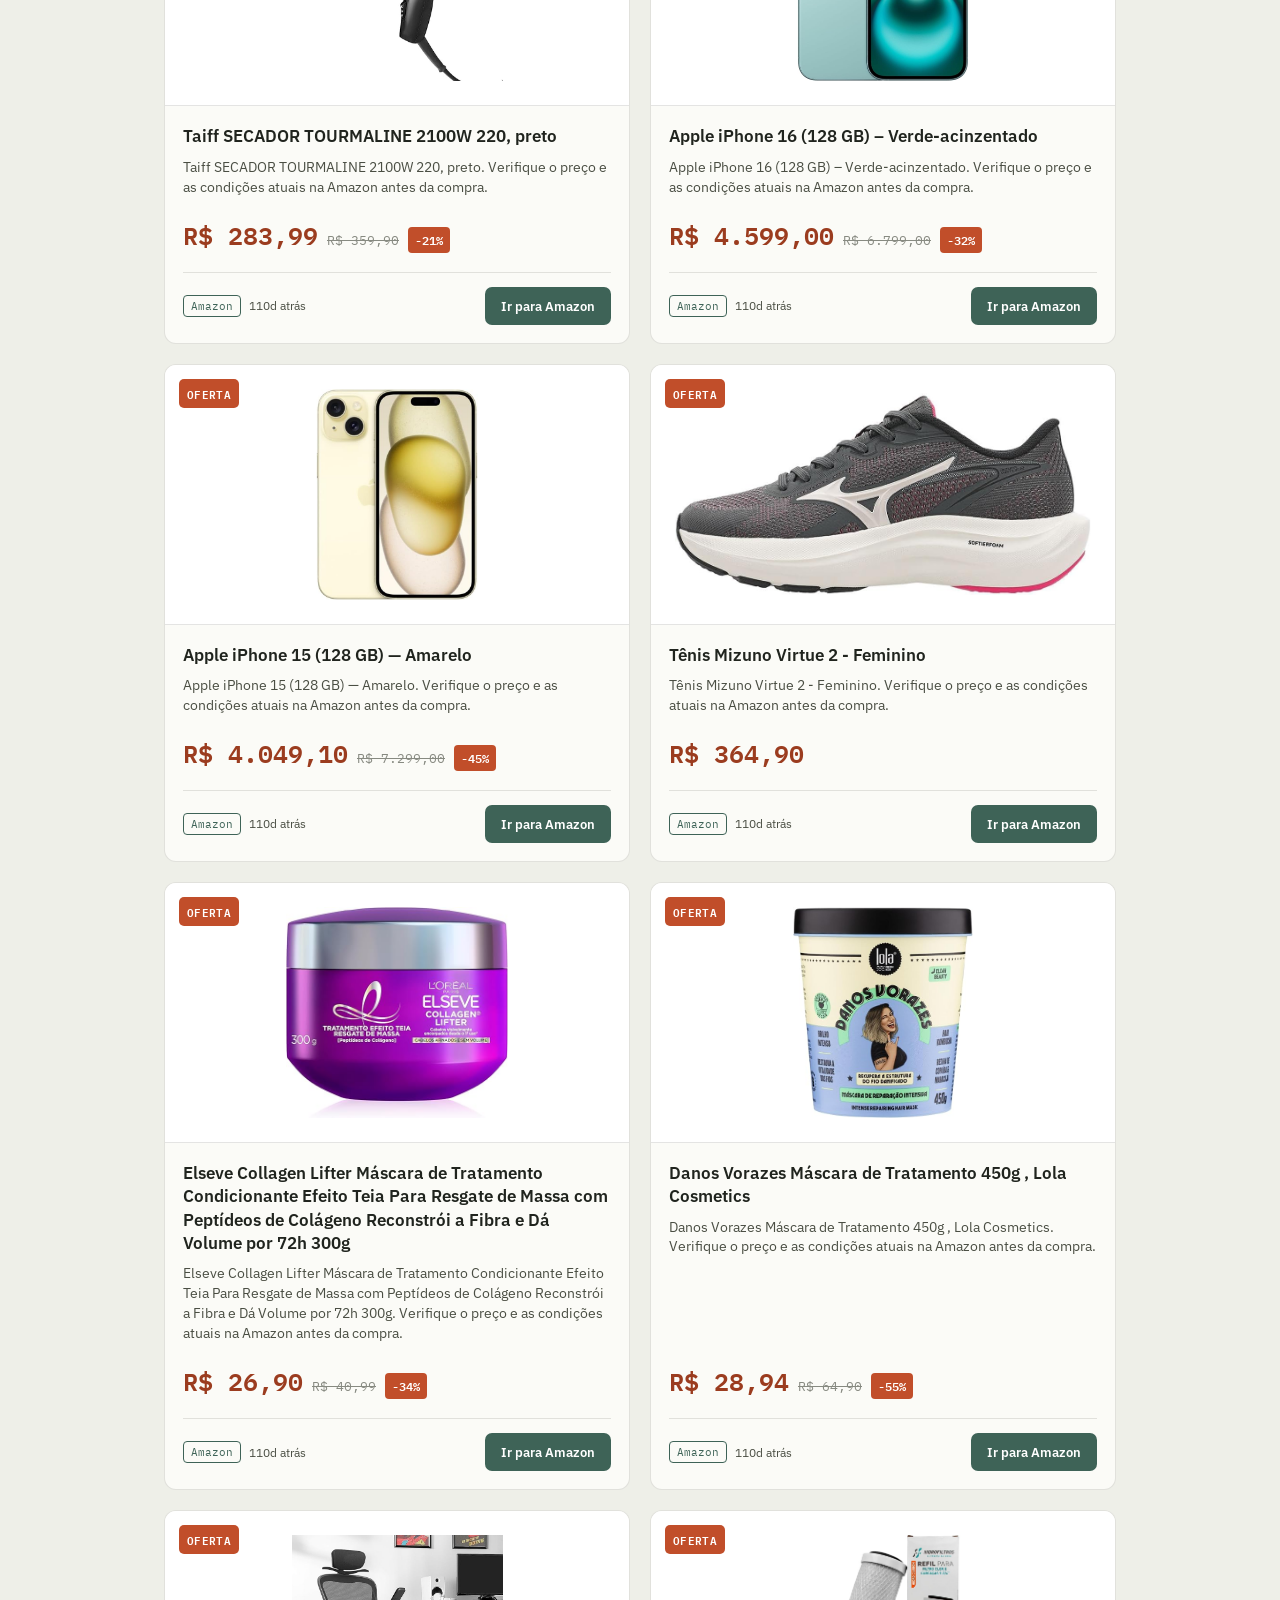
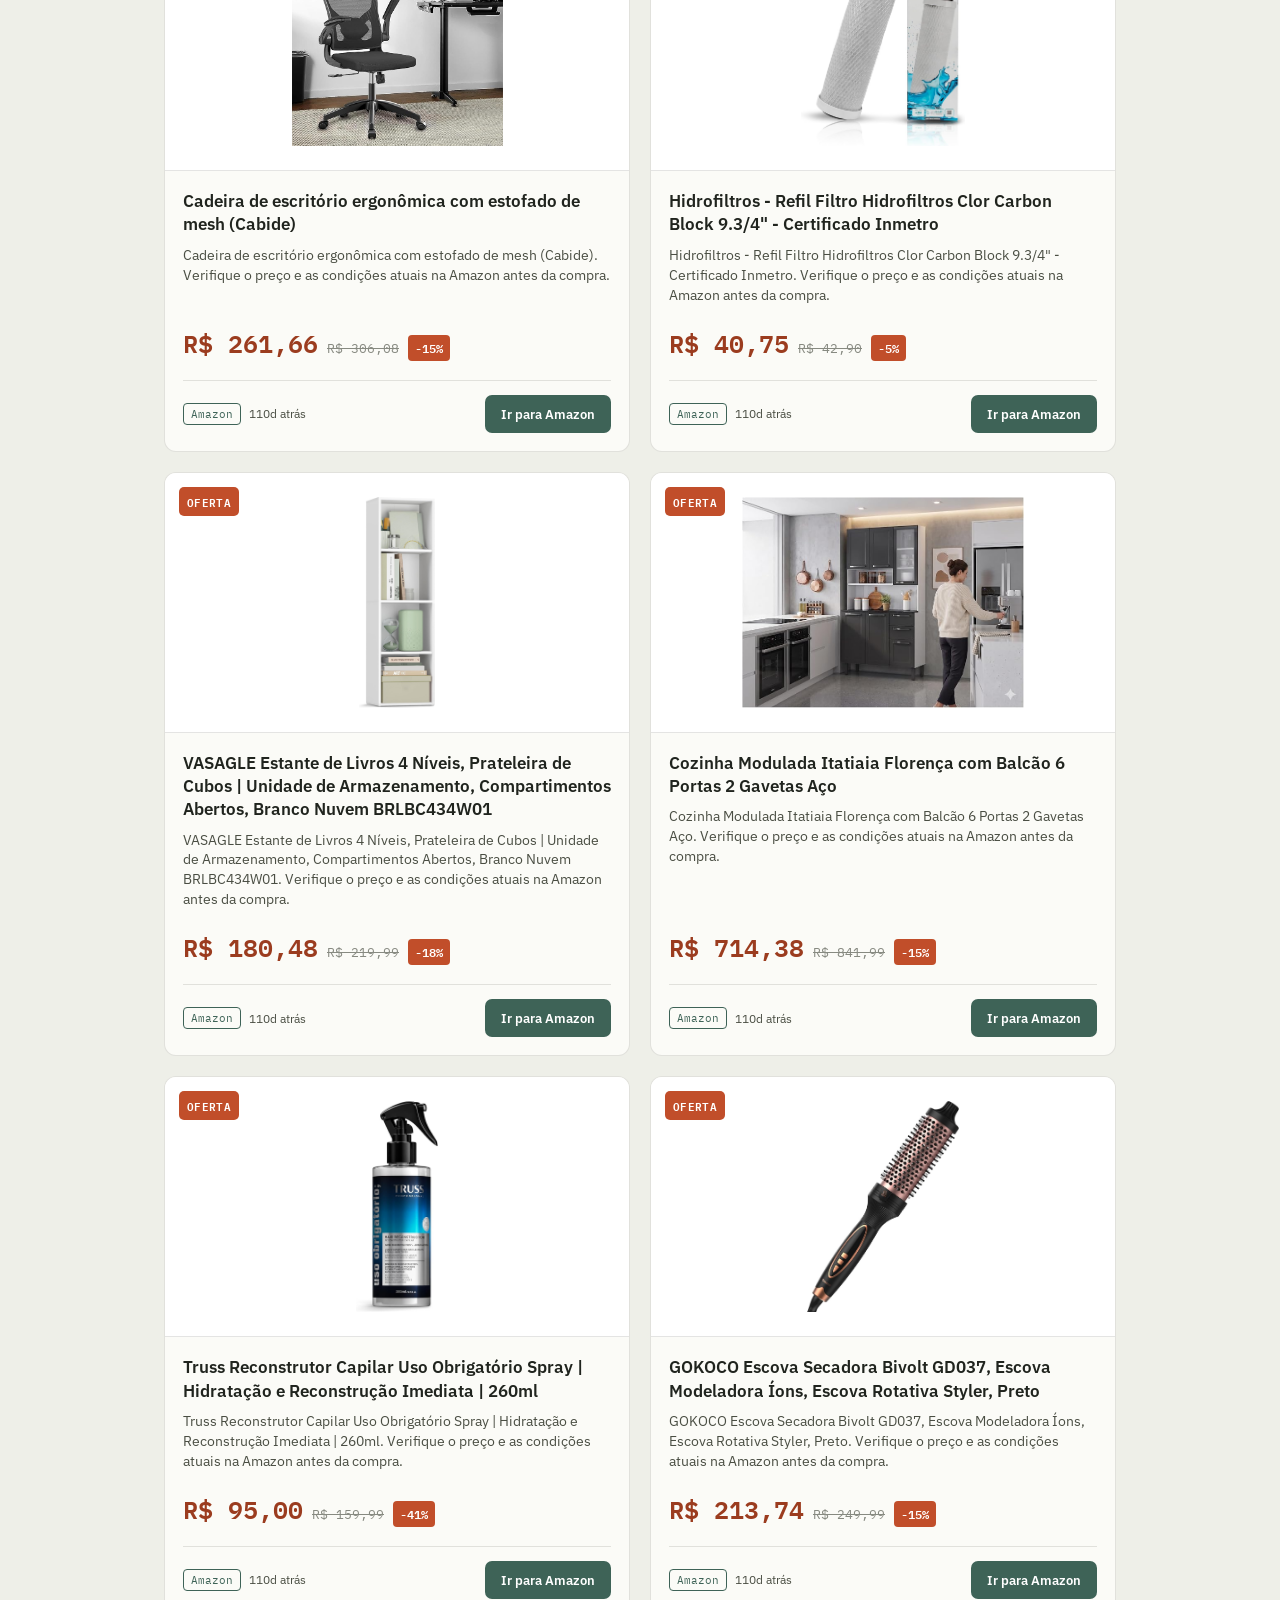
==== commit e0c99e49: "Inclusao de analytics" ====
--- a/index.html
+++ b/index.html
@@ -1,14 +1,27 @@
 <!DOCTYPE html>
 <html lang="pt-BR">
 <head>
-<meta charset="UTF-8">
-<meta name="viewport" content="width=device-width, initial-scale=1.0">
-<title>Tá Baratão</title>
-<meta name="description" content="Garimpo de ofertas selecionadas na Amazon.">
-<link rel="preconnect" href="https://fonts.googleapis.com">
-<link rel="preconnect" href="https://fonts.gstatic.com" crossorigin>
-<link href="https://fonts.googleapis.com/css2?family=Fraunces:opsz,wght@9..144,500;9..144,600;9..144,700&family=IBM+Plex+Sans:wght@400;500;600&family=IBM+Plex+Mono:wght@500;600&display=swap" rel="stylesheet">
-<link rel="stylesheet" href="assets/style.css">
+  <meta charset="UTF-8">
+  <meta name="viewport" content="width=device-width, initial-scale=1.0">
+
+  <title>tabaratao.com — Achados e ofertas</title>
+  <meta name="description" content="Achados e ofertas que valem a pena.">
+
+  <!-- Google tag (gtag.js) -->
+  <script async src="https://www.googletagmanager.com/gtag/js?id=G-E05B4VB8Z8"></script>
+  <script>
+    window.dataLayer = window.dataLayer || [];
+    function gtag(){dataLayer.push(arguments);}
+    gtag('js', new Date());
+
+    gtag('config', 'G-E05B4VB8Z8');
+  </script>
+
+  <link rel="preconnect" href="https://fonts.googleapis.com">
+  <link rel="preconnect" href="https://fonts.gstatic.com" crossorigin>
+  <link href="https://fonts.googleapis.com/css2?family=Fraunces:opsz,wght@9..144,500;9..144,600;9..144,700&family=IBM+Plex+Sans:wght@400;500;600&family=IBM+Plex+Mono:wght@500;600&display=swap" rel="stylesheet">
+
+  <link rel="stylesheet" href="assets/style.css">
 </head>
 <body>
 
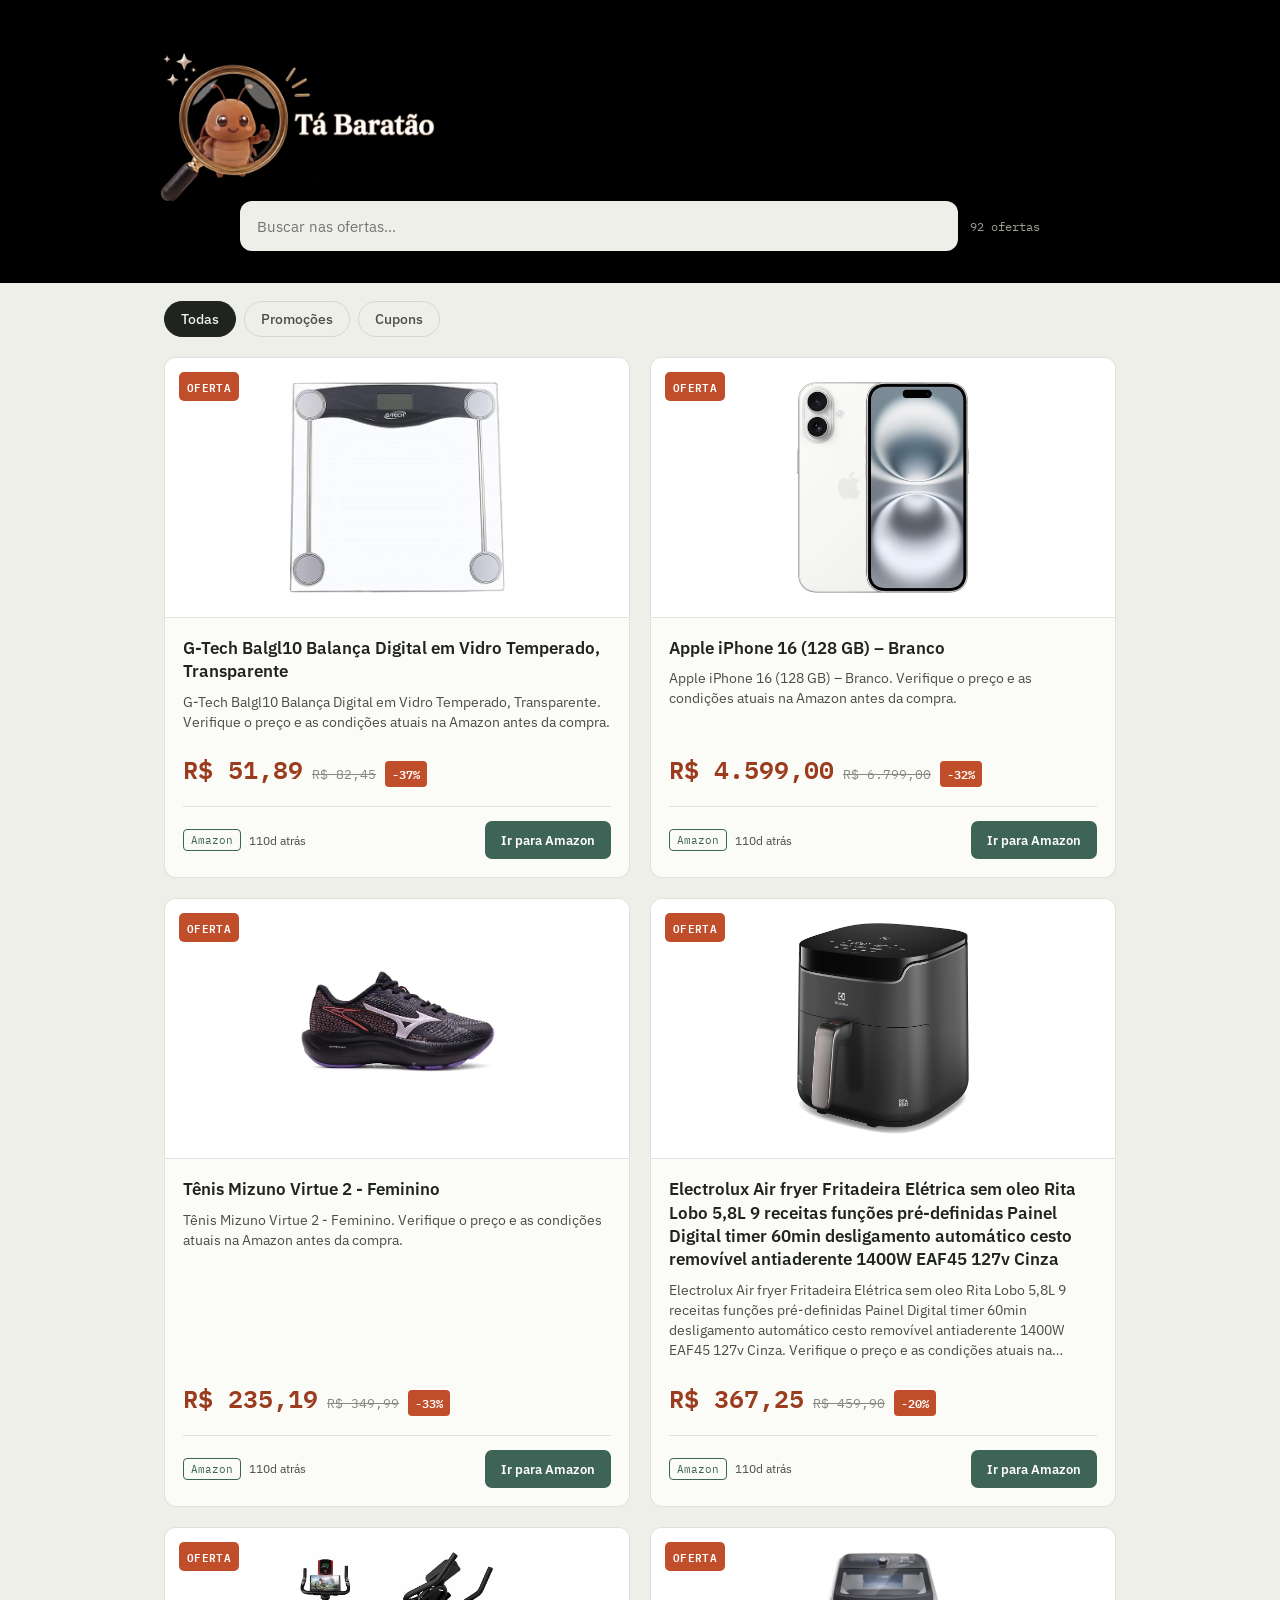
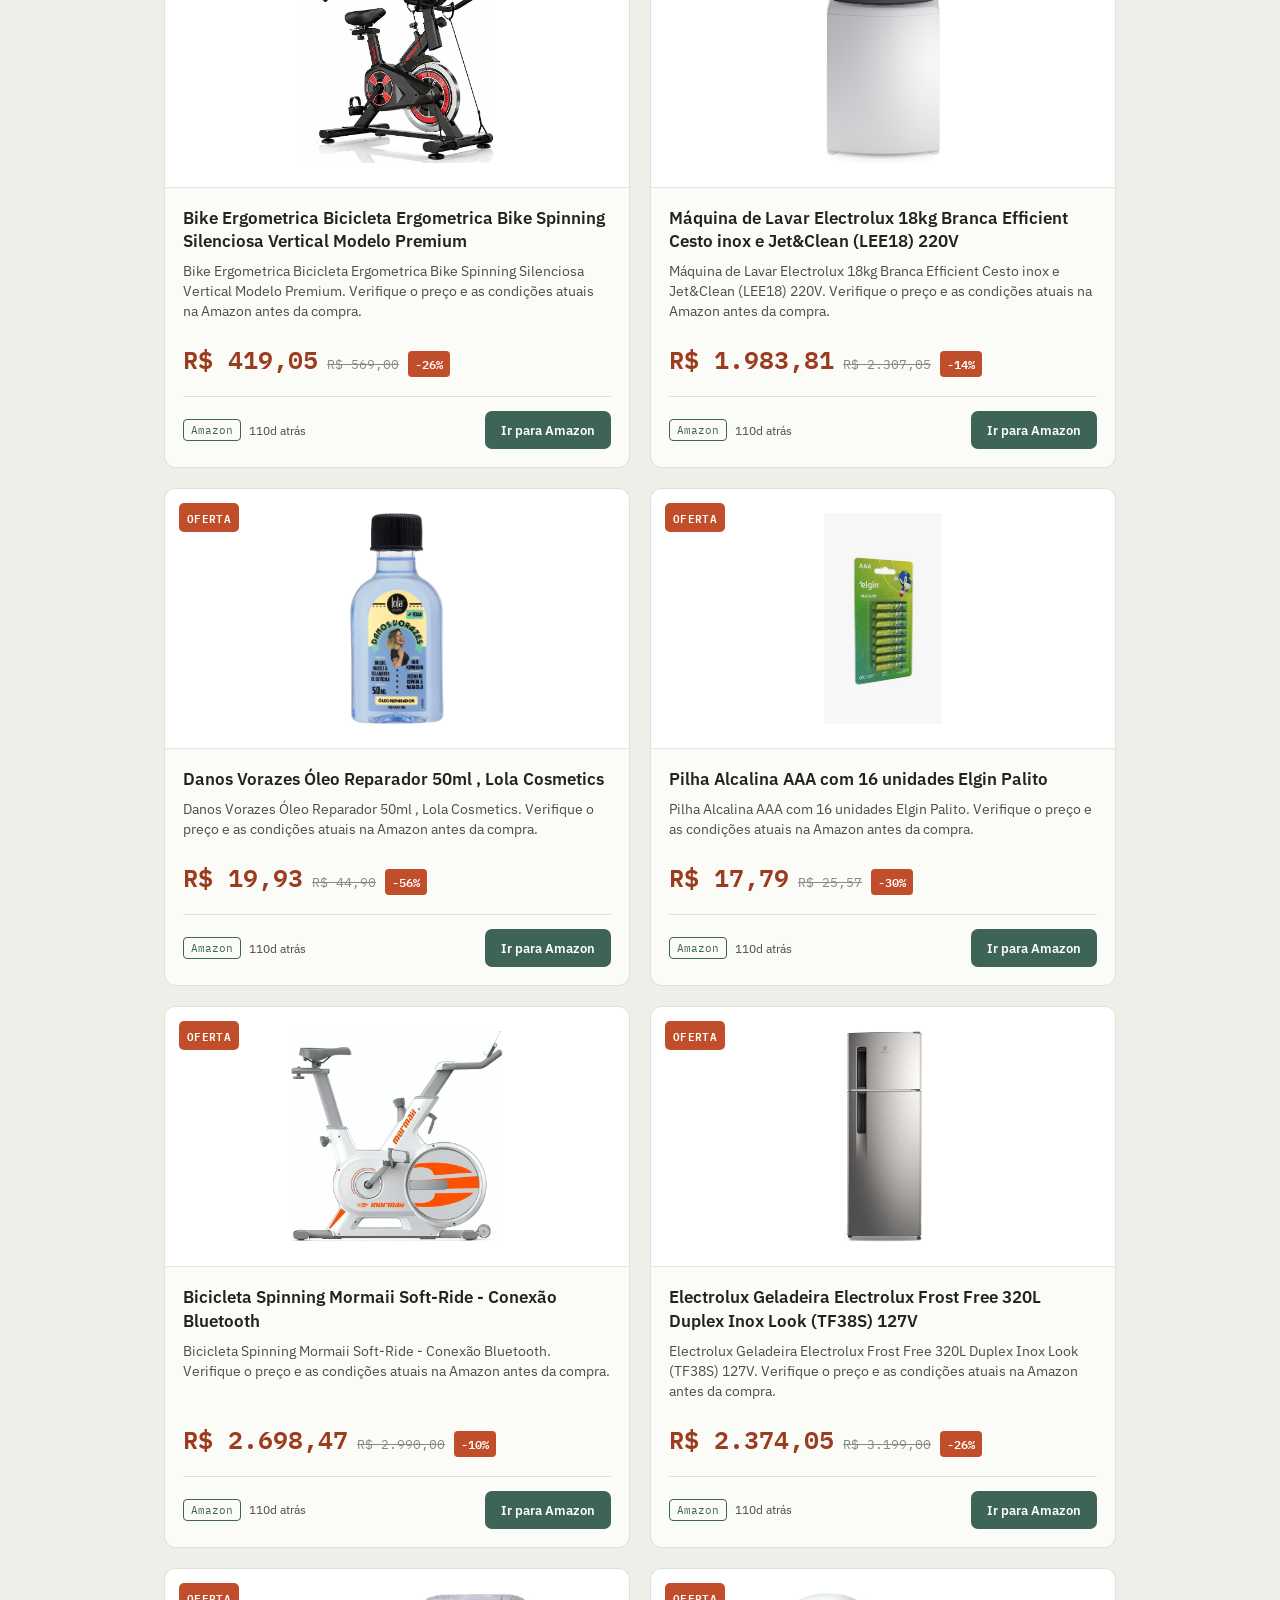
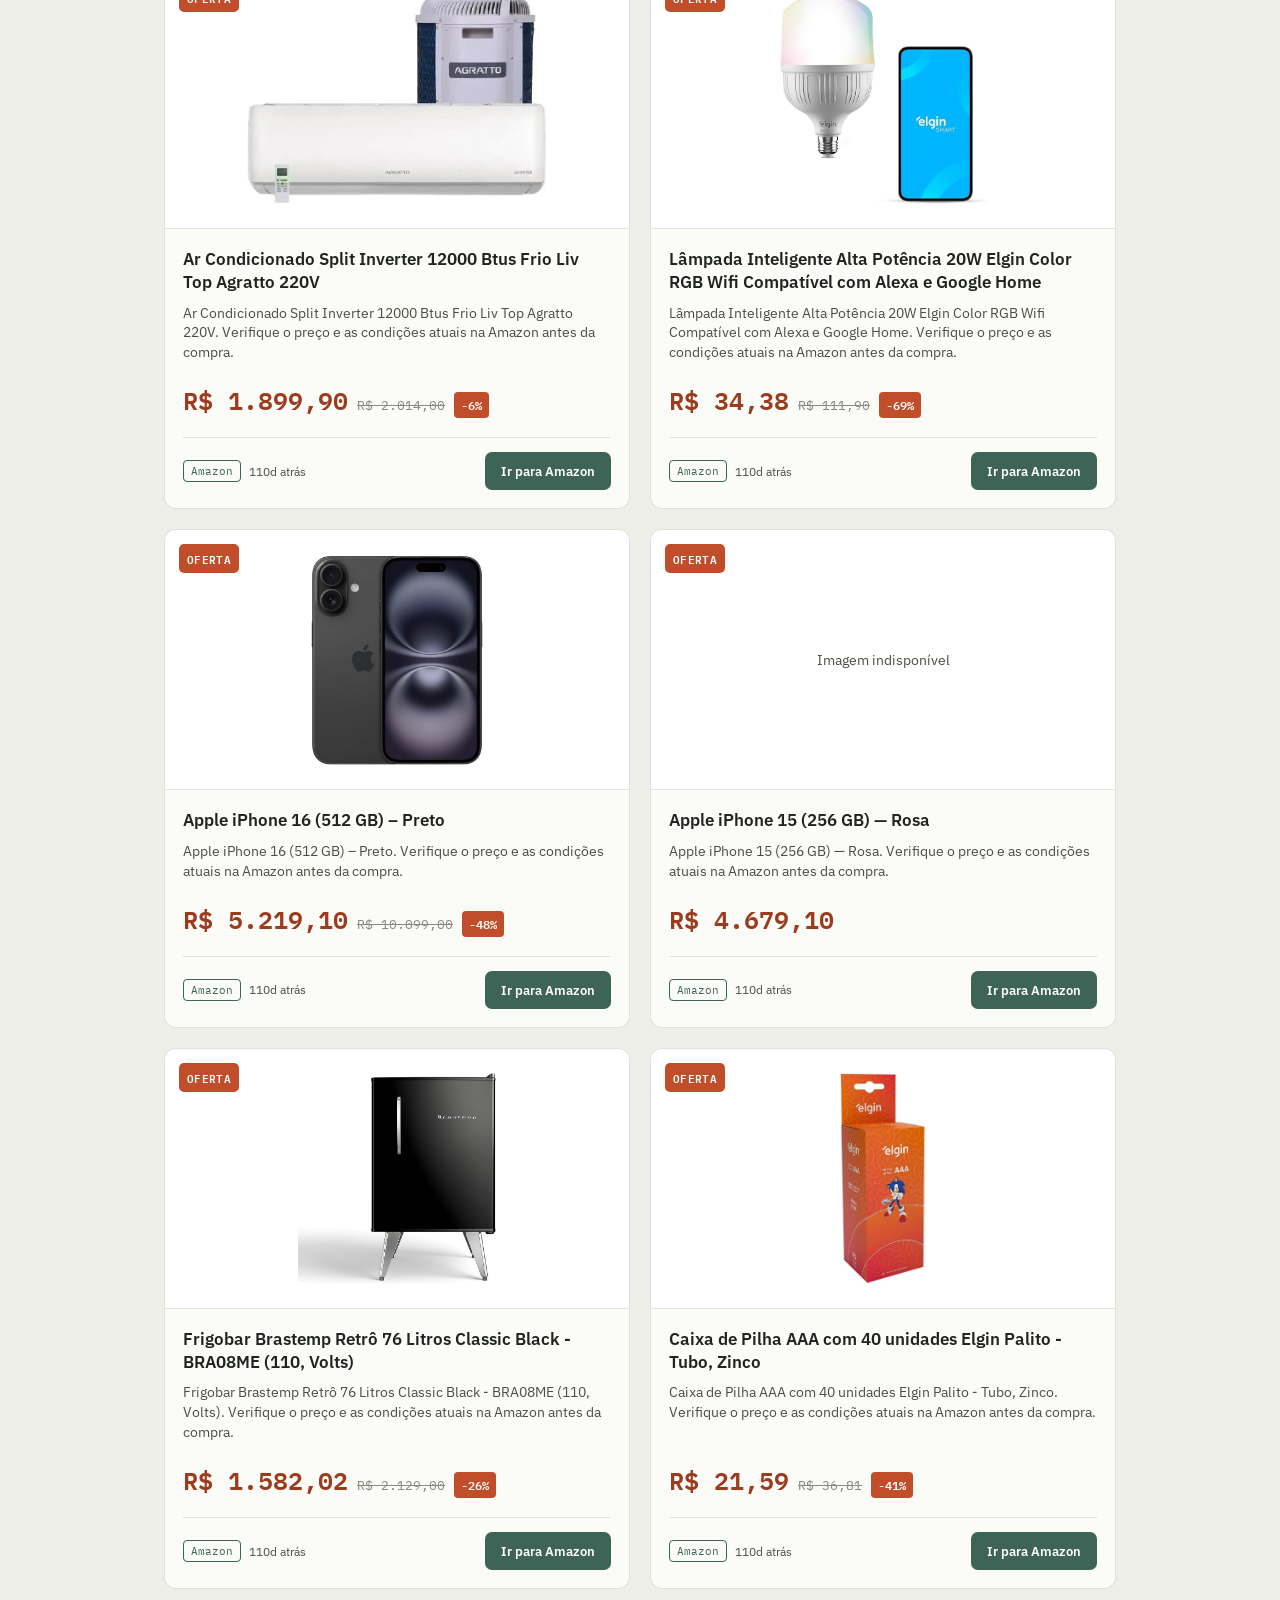
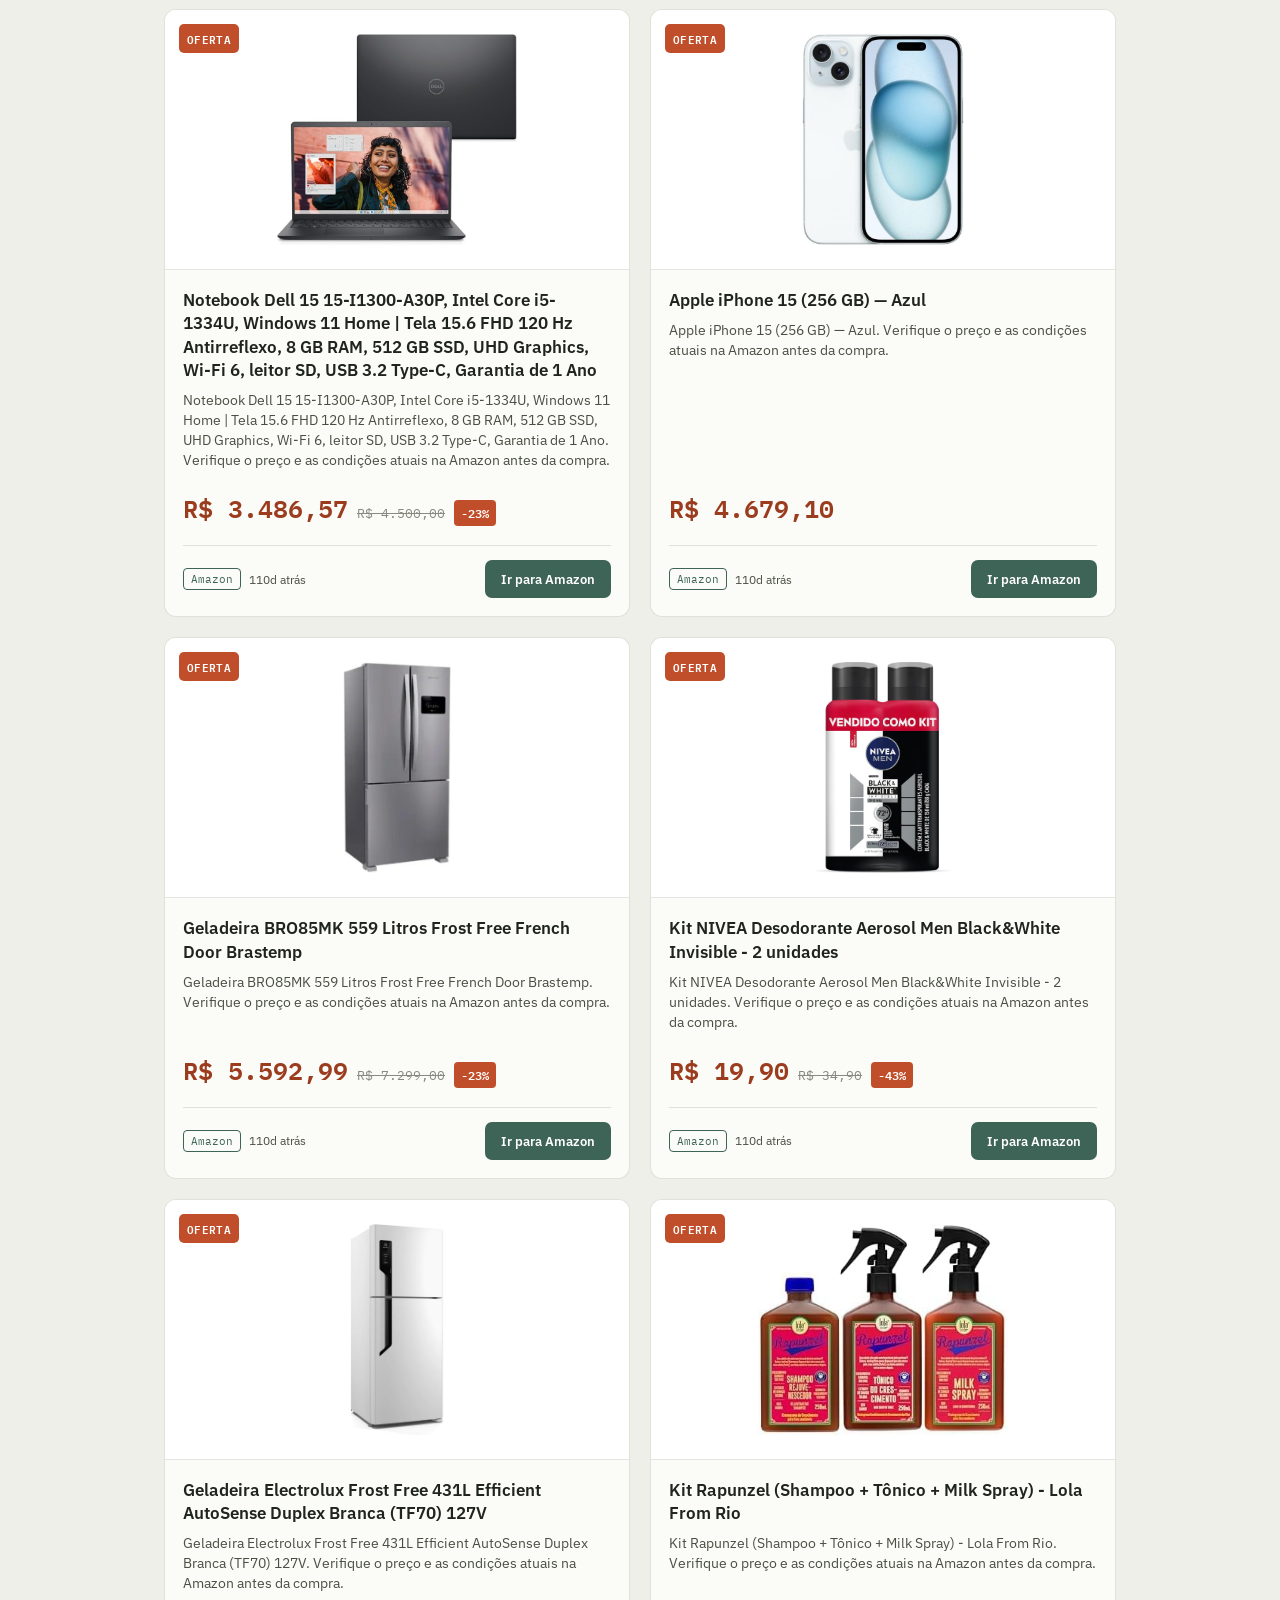
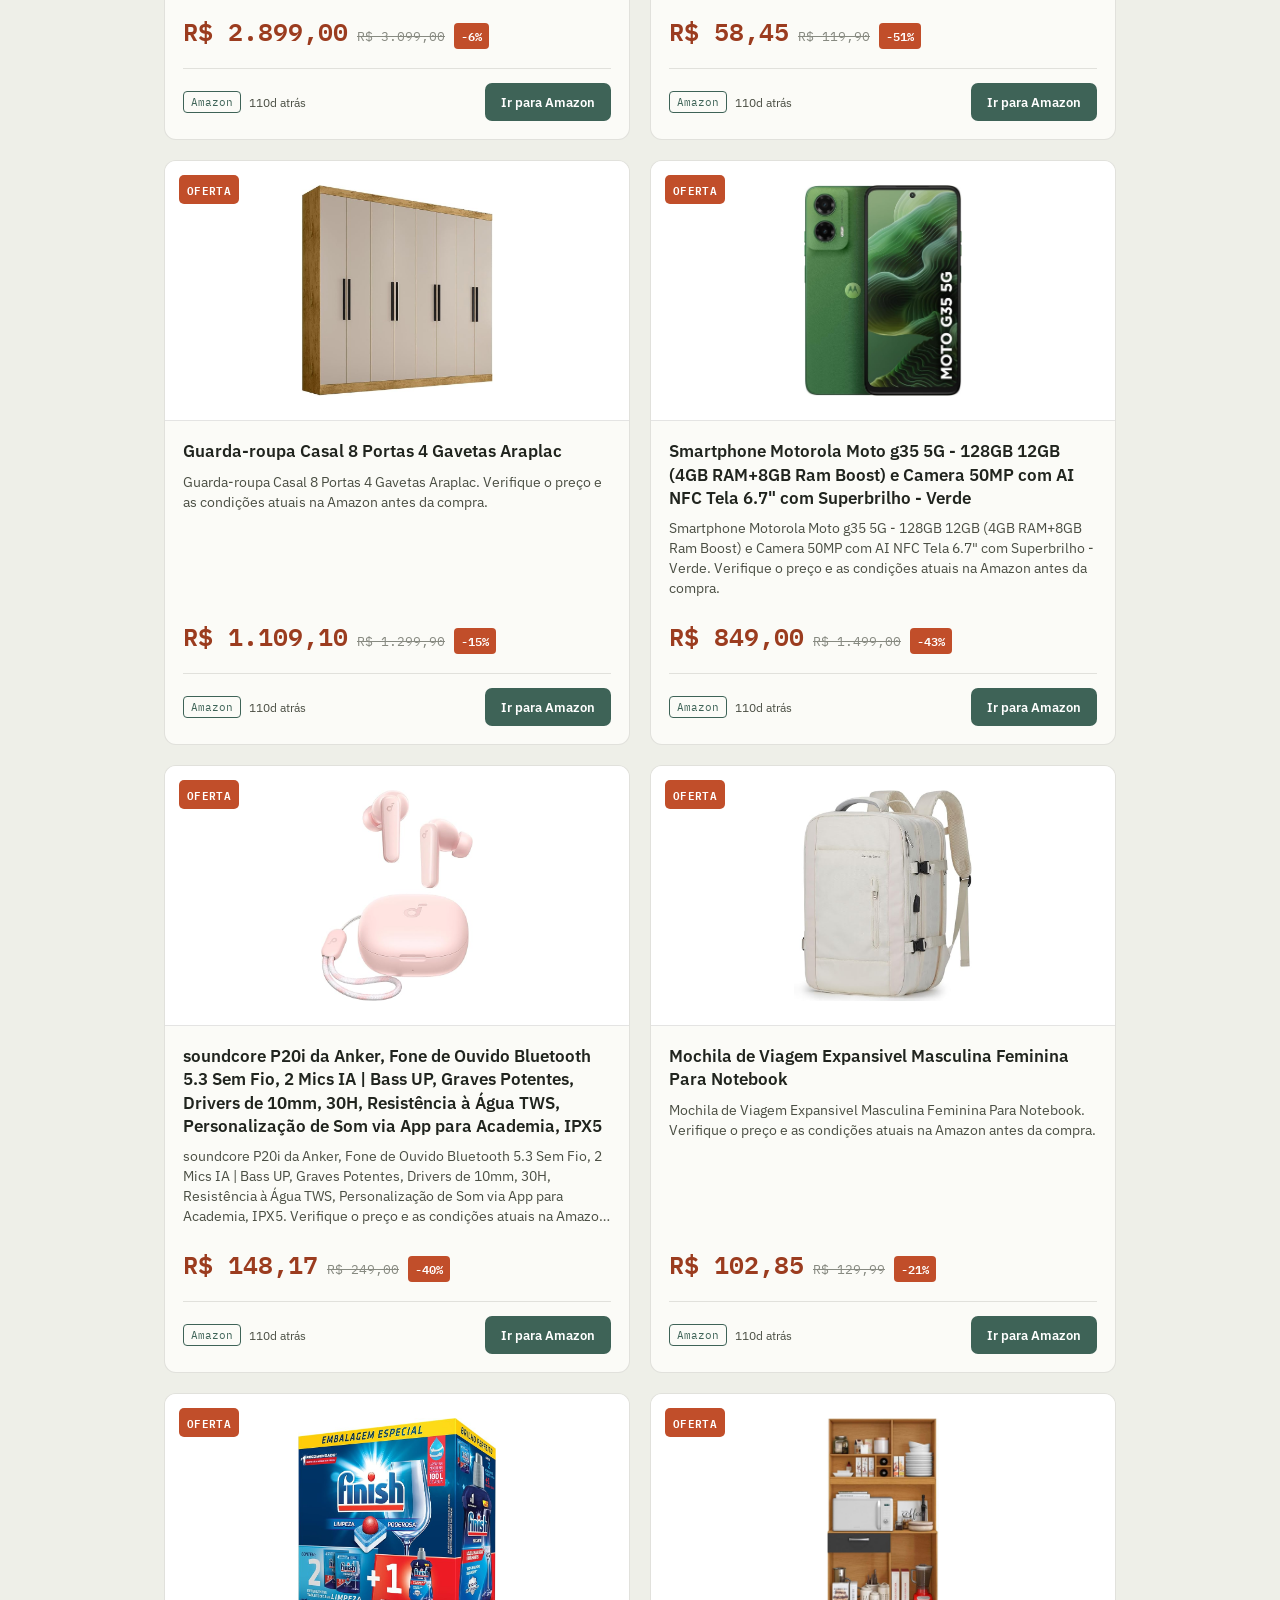
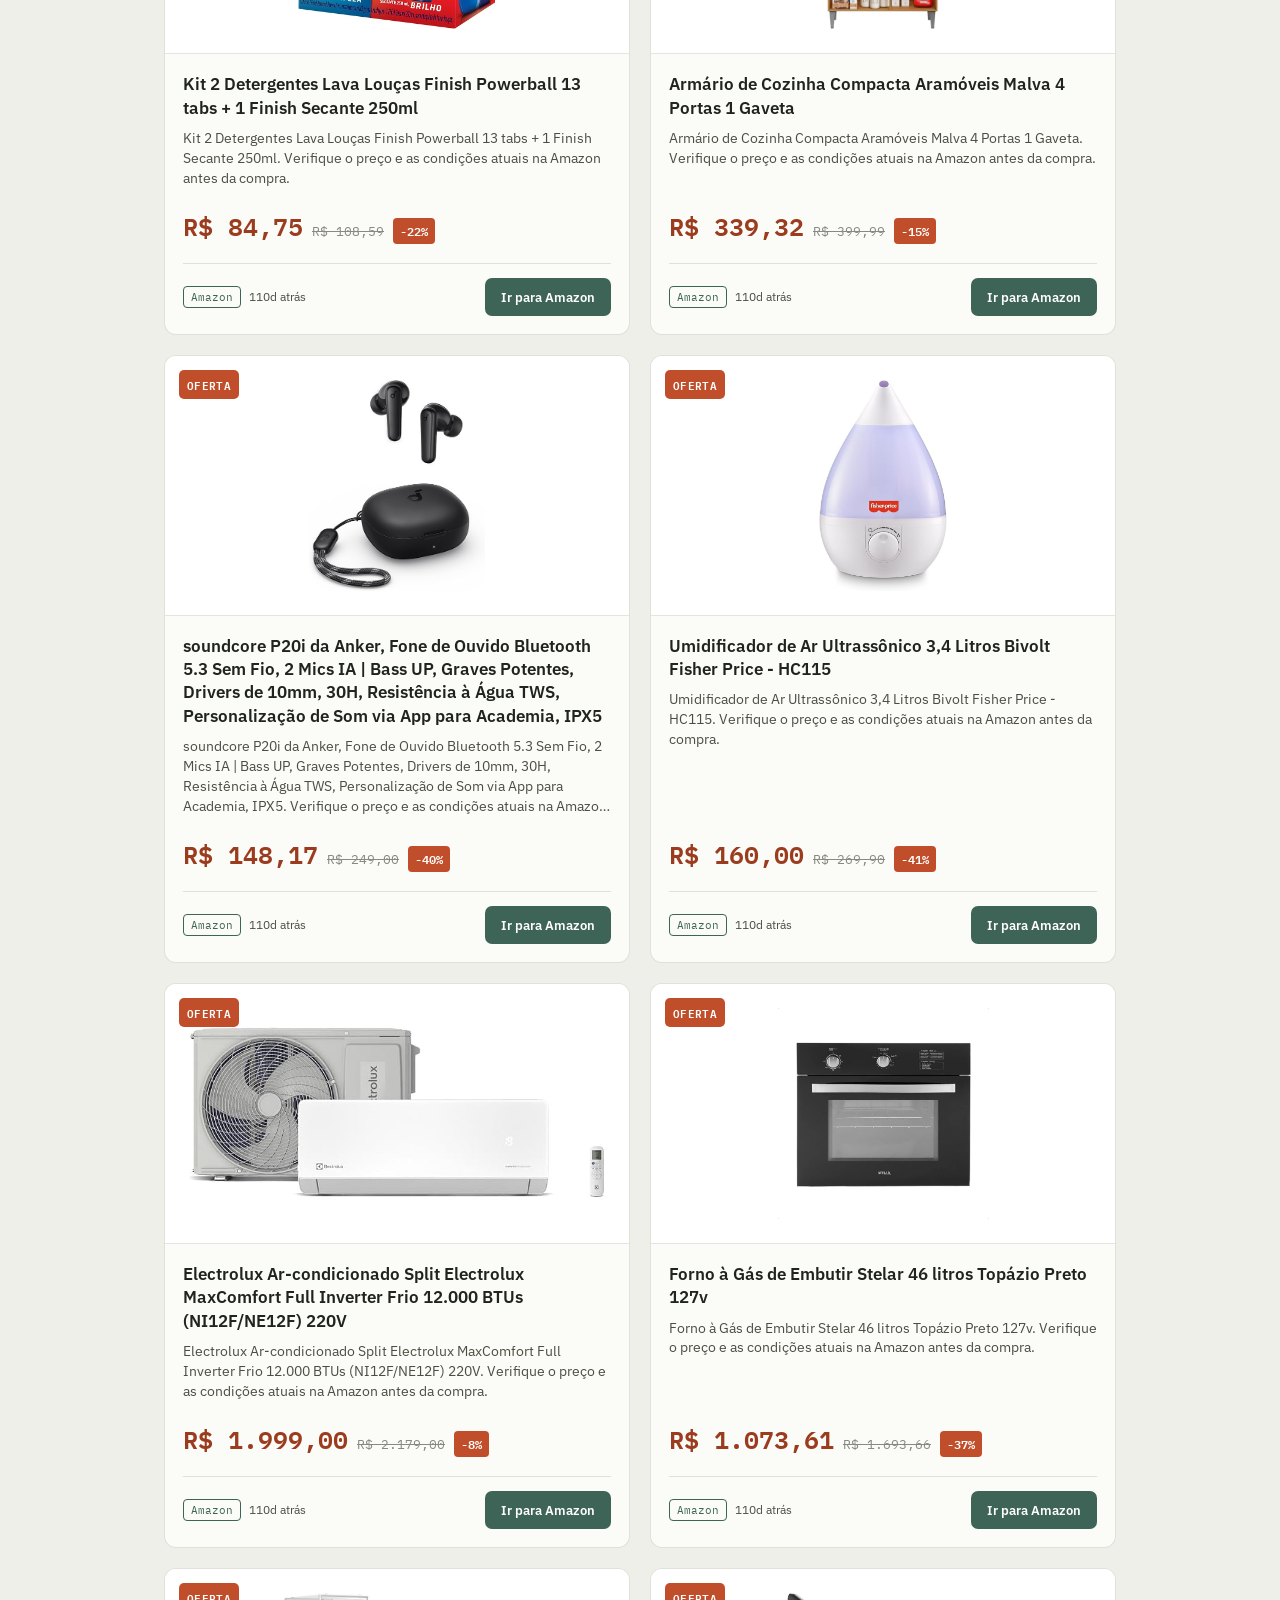
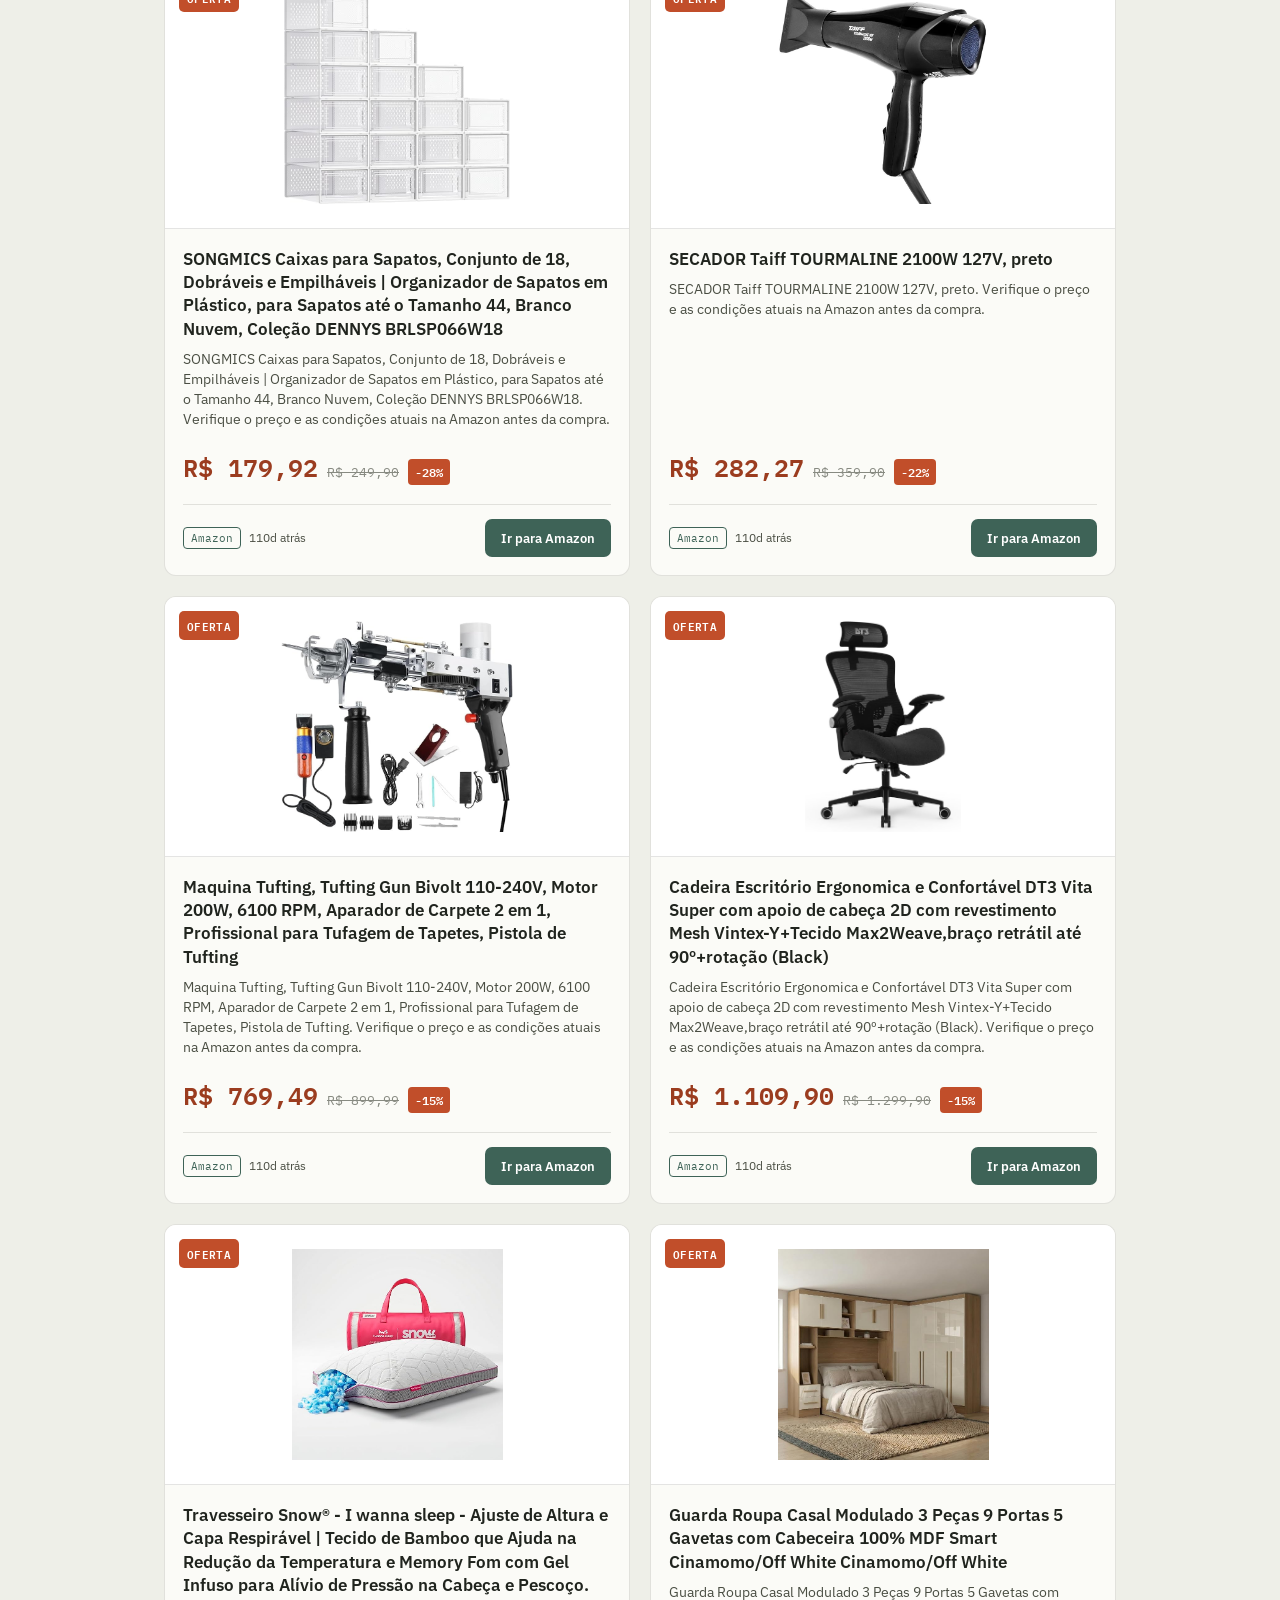
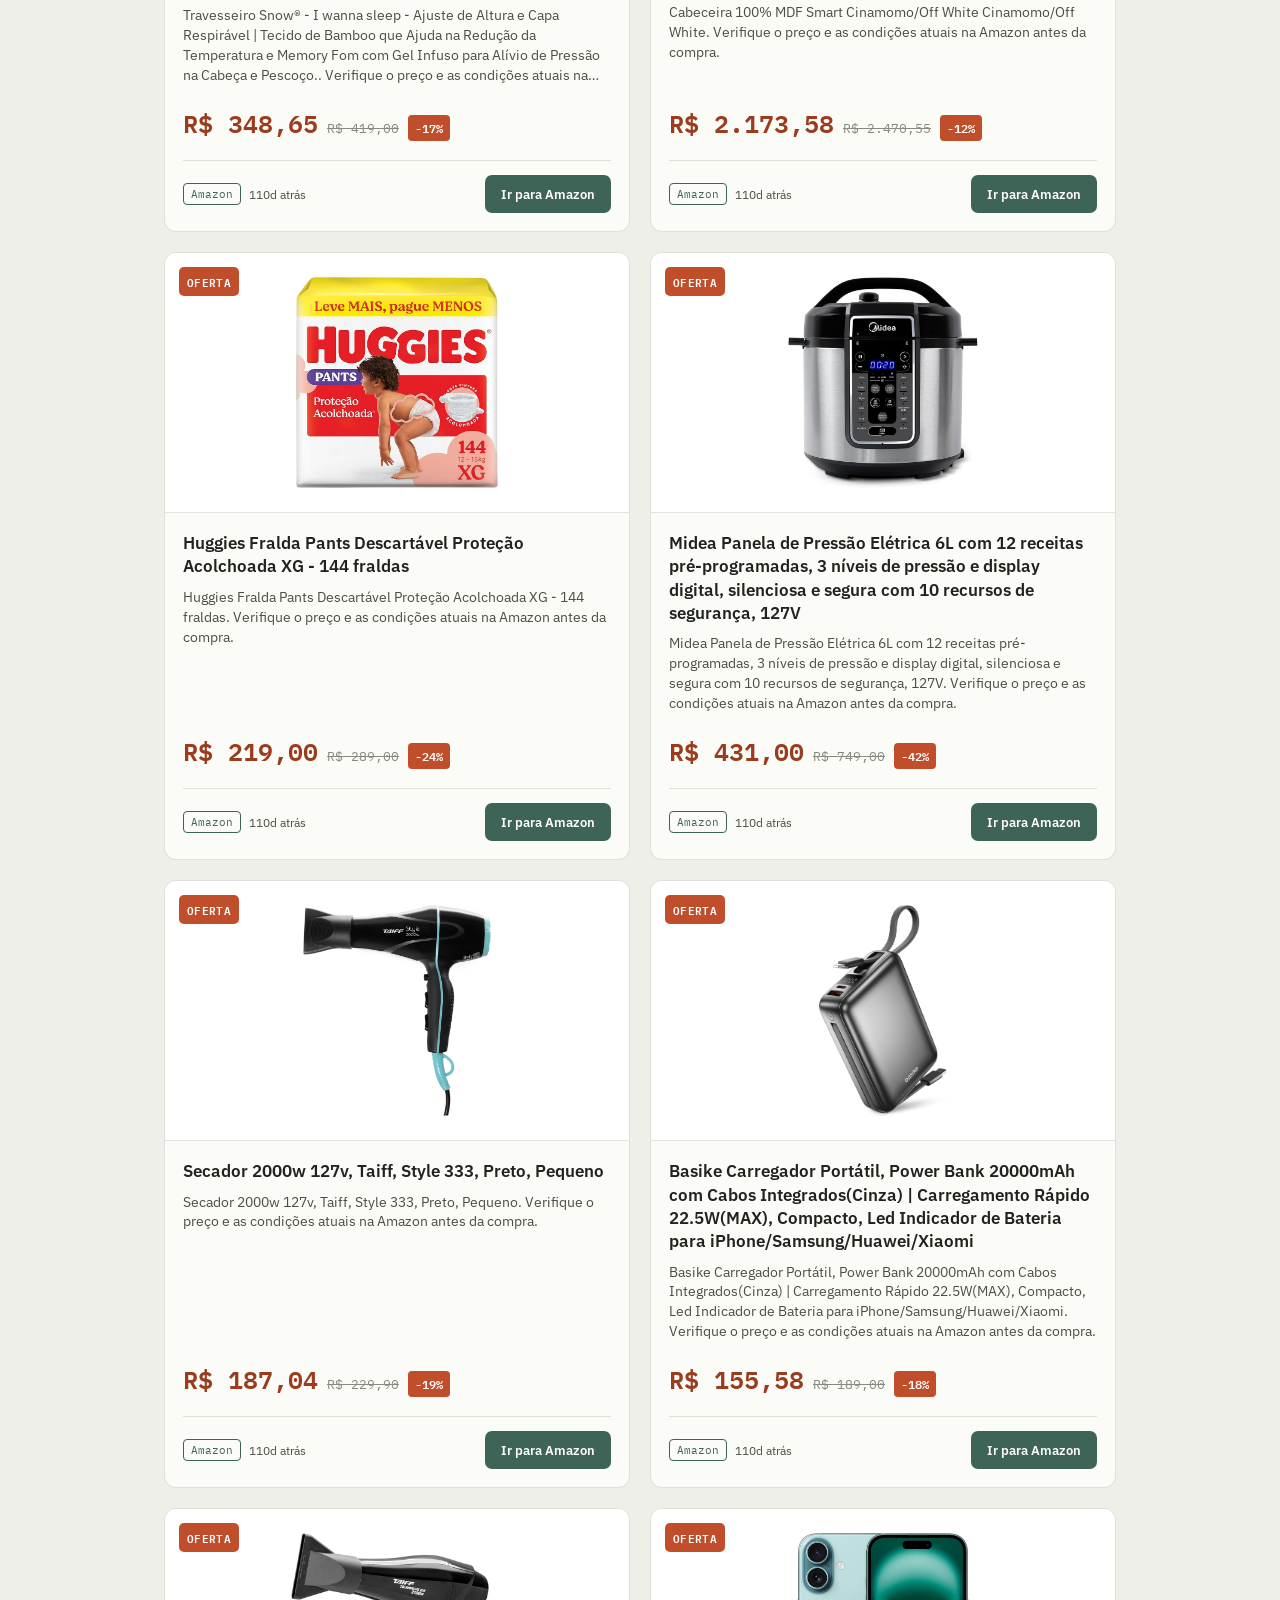
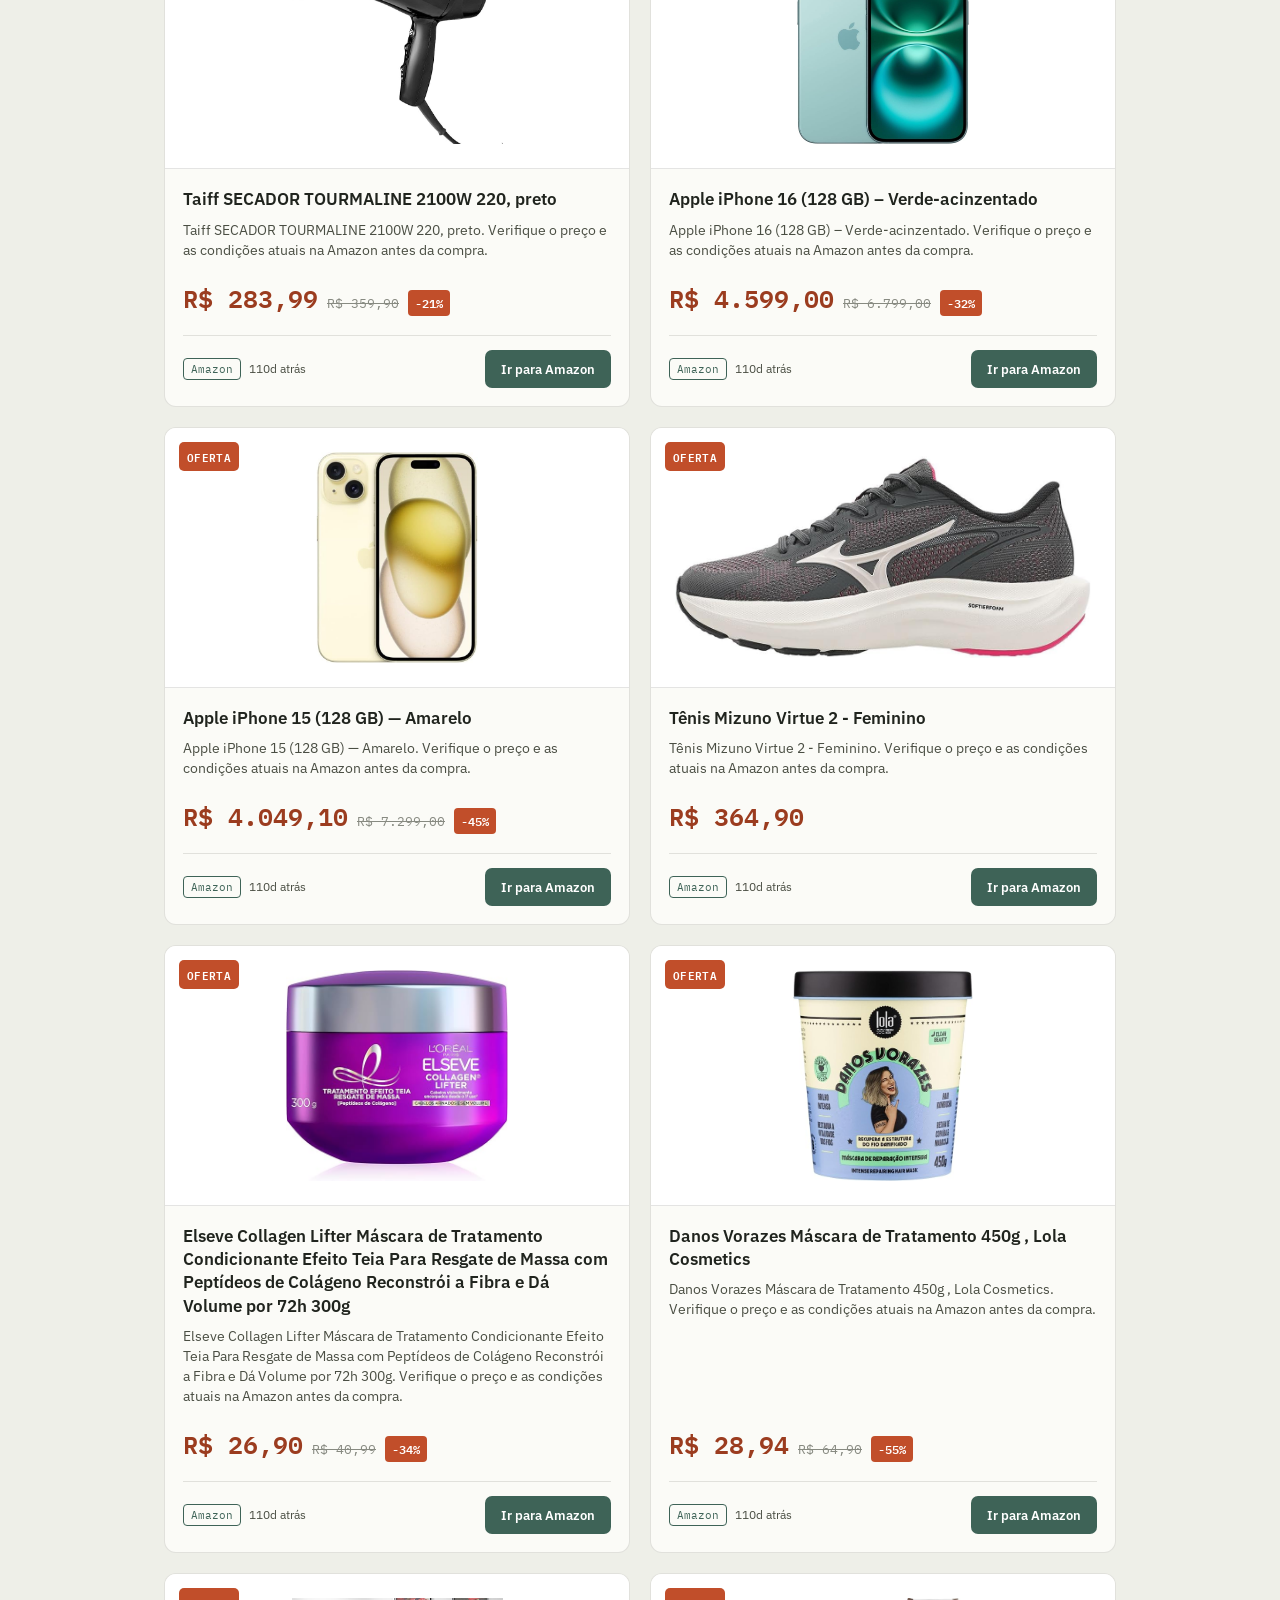
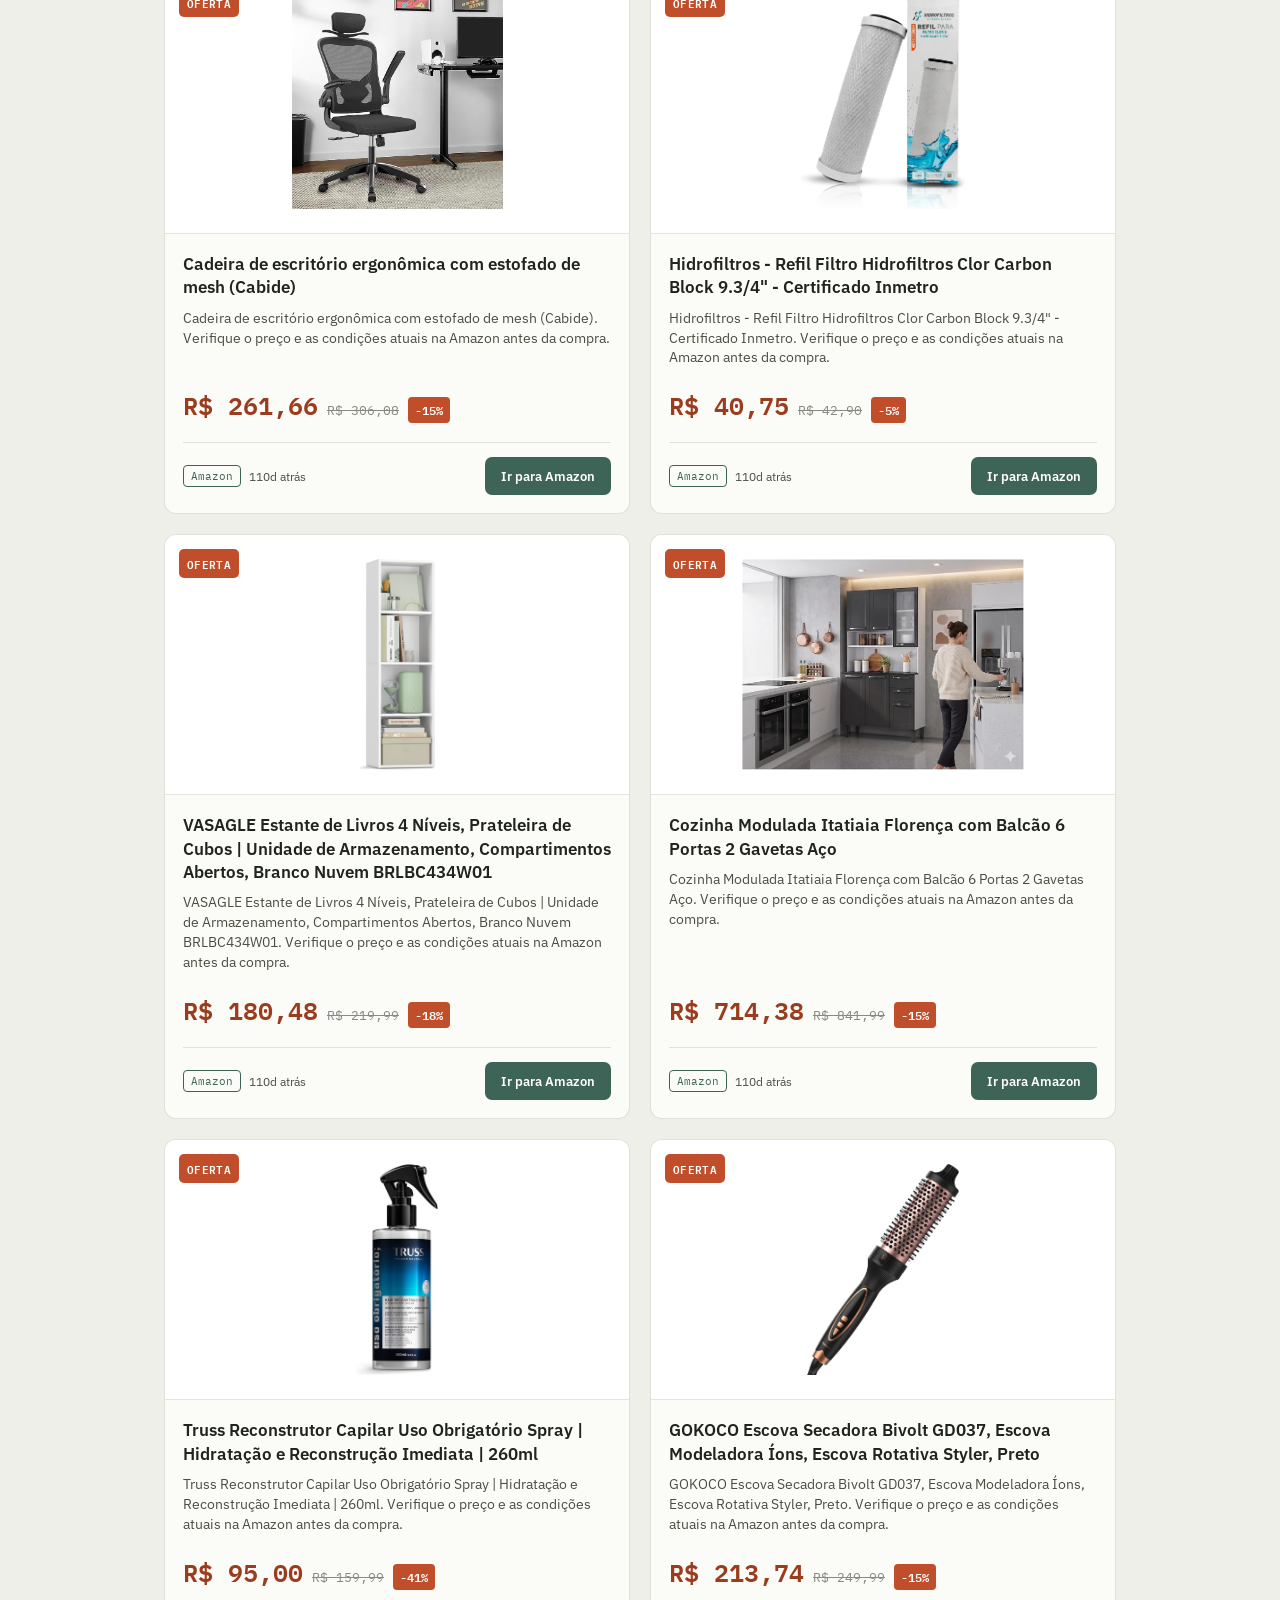
==== commit ed9e8f20: "Atualiza estrutura do index e estilos no CSS" ====
--- a/index.html
+++ b/index.html
@@ -25,20 +25,19 @@
 </head>
 <body>
 
-<header class="site-header">
+<header class="site-header" style="background-color: #000000;">
   <div class="contour-bg" aria-hidden="true">
     <svg viewBox="0 0 1200 260" preserveAspectRatio="none">
-      <path d="M0,80 C200,140 300,20 500,70 C700,120 800,10 1000,60 C1100,85 1150,60 1200,70" />
-      <path d="M0,140 C200,190 320,90 520,130 C720,170 820,80 1020,120 C1120,140 1160,120 1200,130" />
-      <path d="M0,200 C220,240 340,160 540,190 C740,220 840,150 1040,180 C1130,195 1170,180 1200,190" />
+      
     </svg>
   </div>
   <div class="header-inner">
     <div class="brand">
-      <span class="brand-mark">⛏</span>
-      <span class="brand-name">Tá Baratão</span>
+      <img src="assets/capa3d_site.jpe" alt="Ícone Tá Baratão" class="brand-logo" style="width: 30%; height: auto;">
+      
     </div>
-    <p class="tagline">Garimpo de ofertas selecionadas na Amazon.</p>
+    </div>
+    
     <div class="search-row">
       <input id="search-input" type="search" placeholder="Buscar nas ofertas..." autocomplete="off">
       <span class="result-count" id="result-count"></span>
--- a/assets/style.css
+++ b/assets/style.css
@@ -101,6 +101,8 @@
 }
 
 .search-row {
+  max-width: 800px;
+  margin: 0 auto;
   display: flex;
   align-items: center;
   gap: 12px;
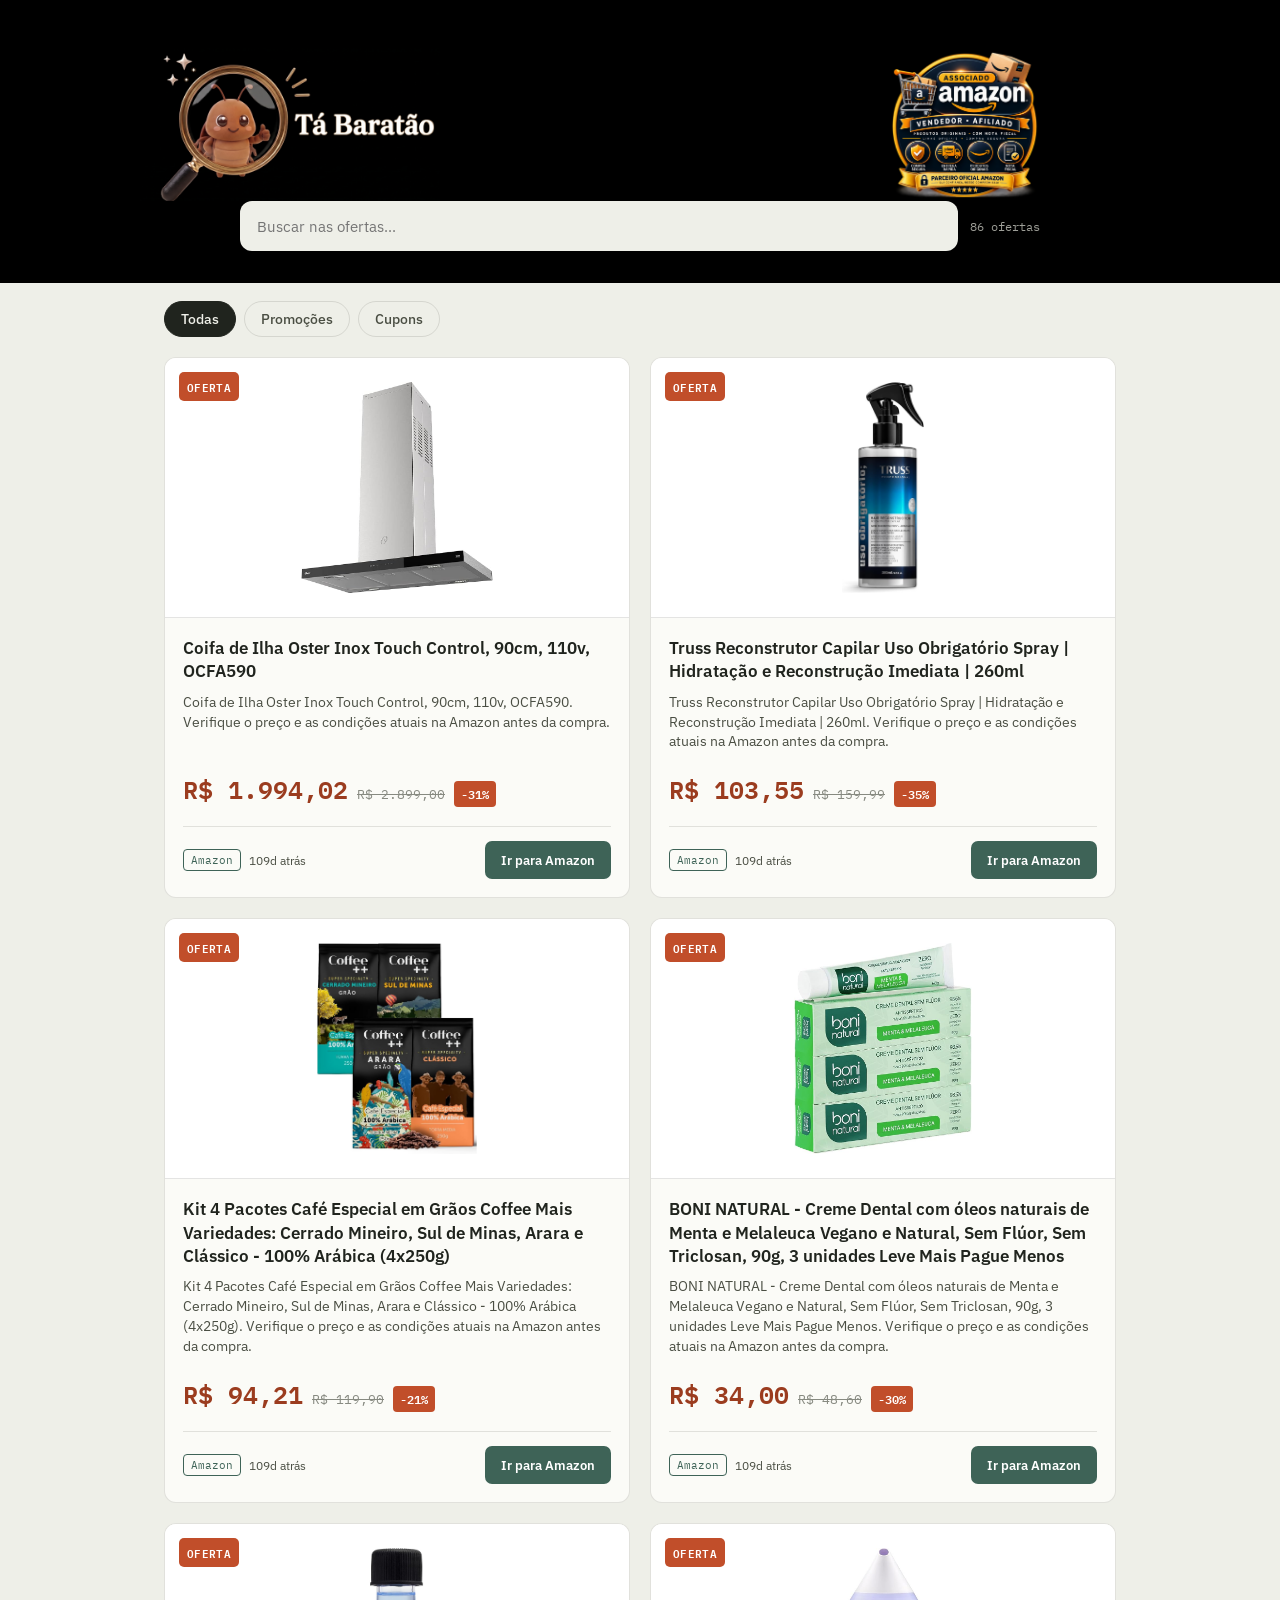
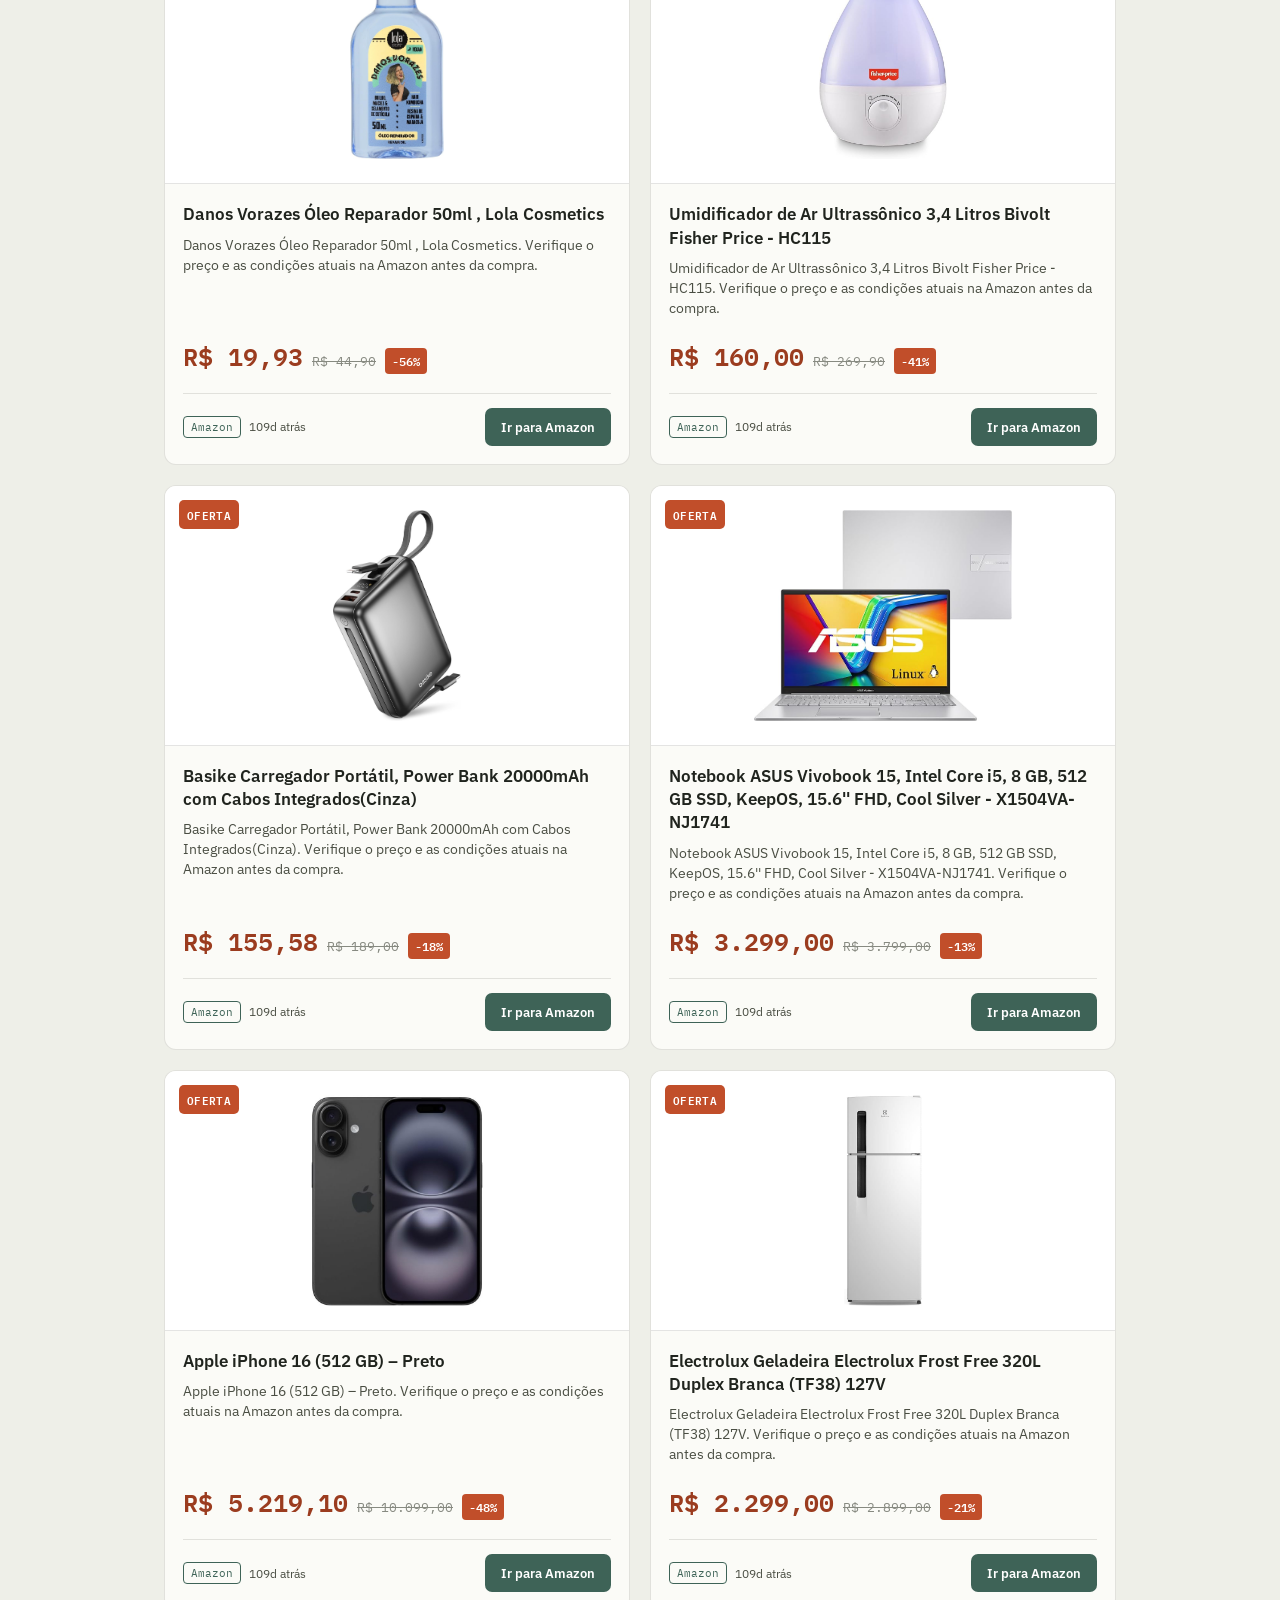
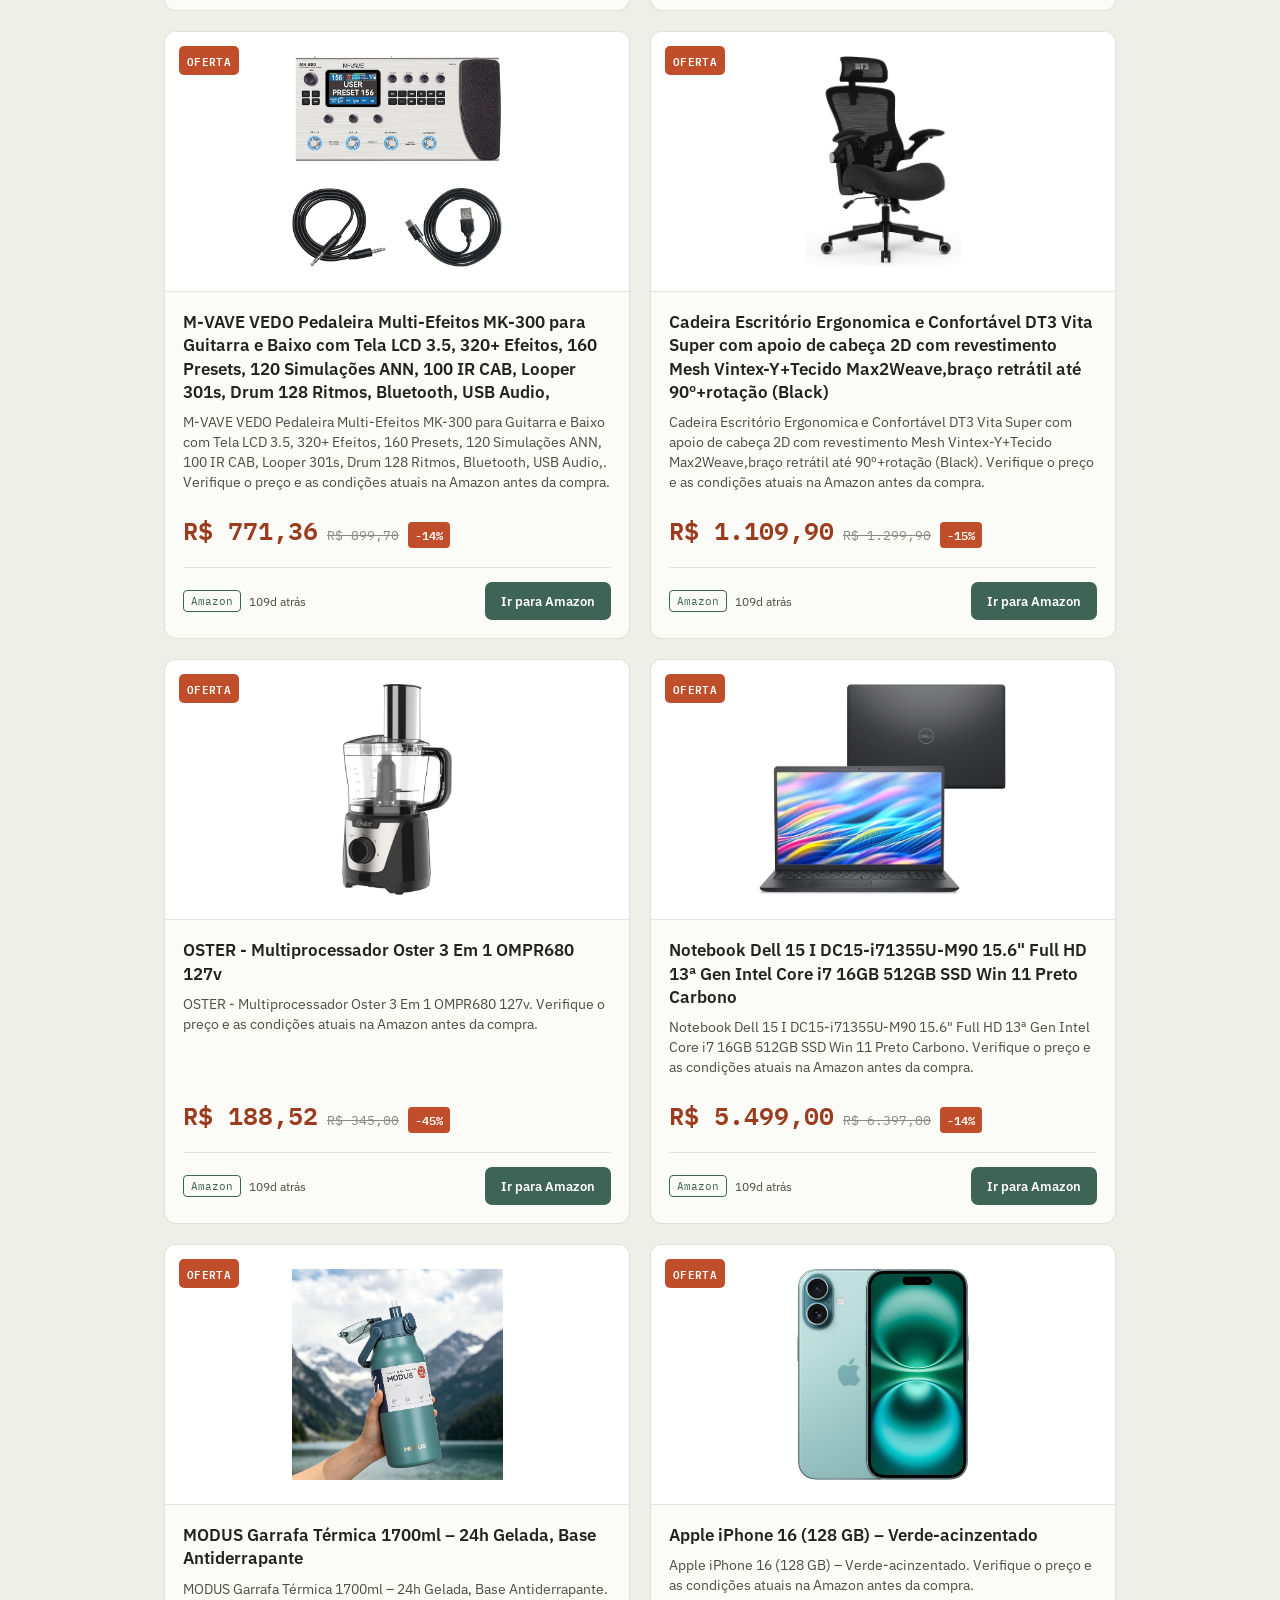
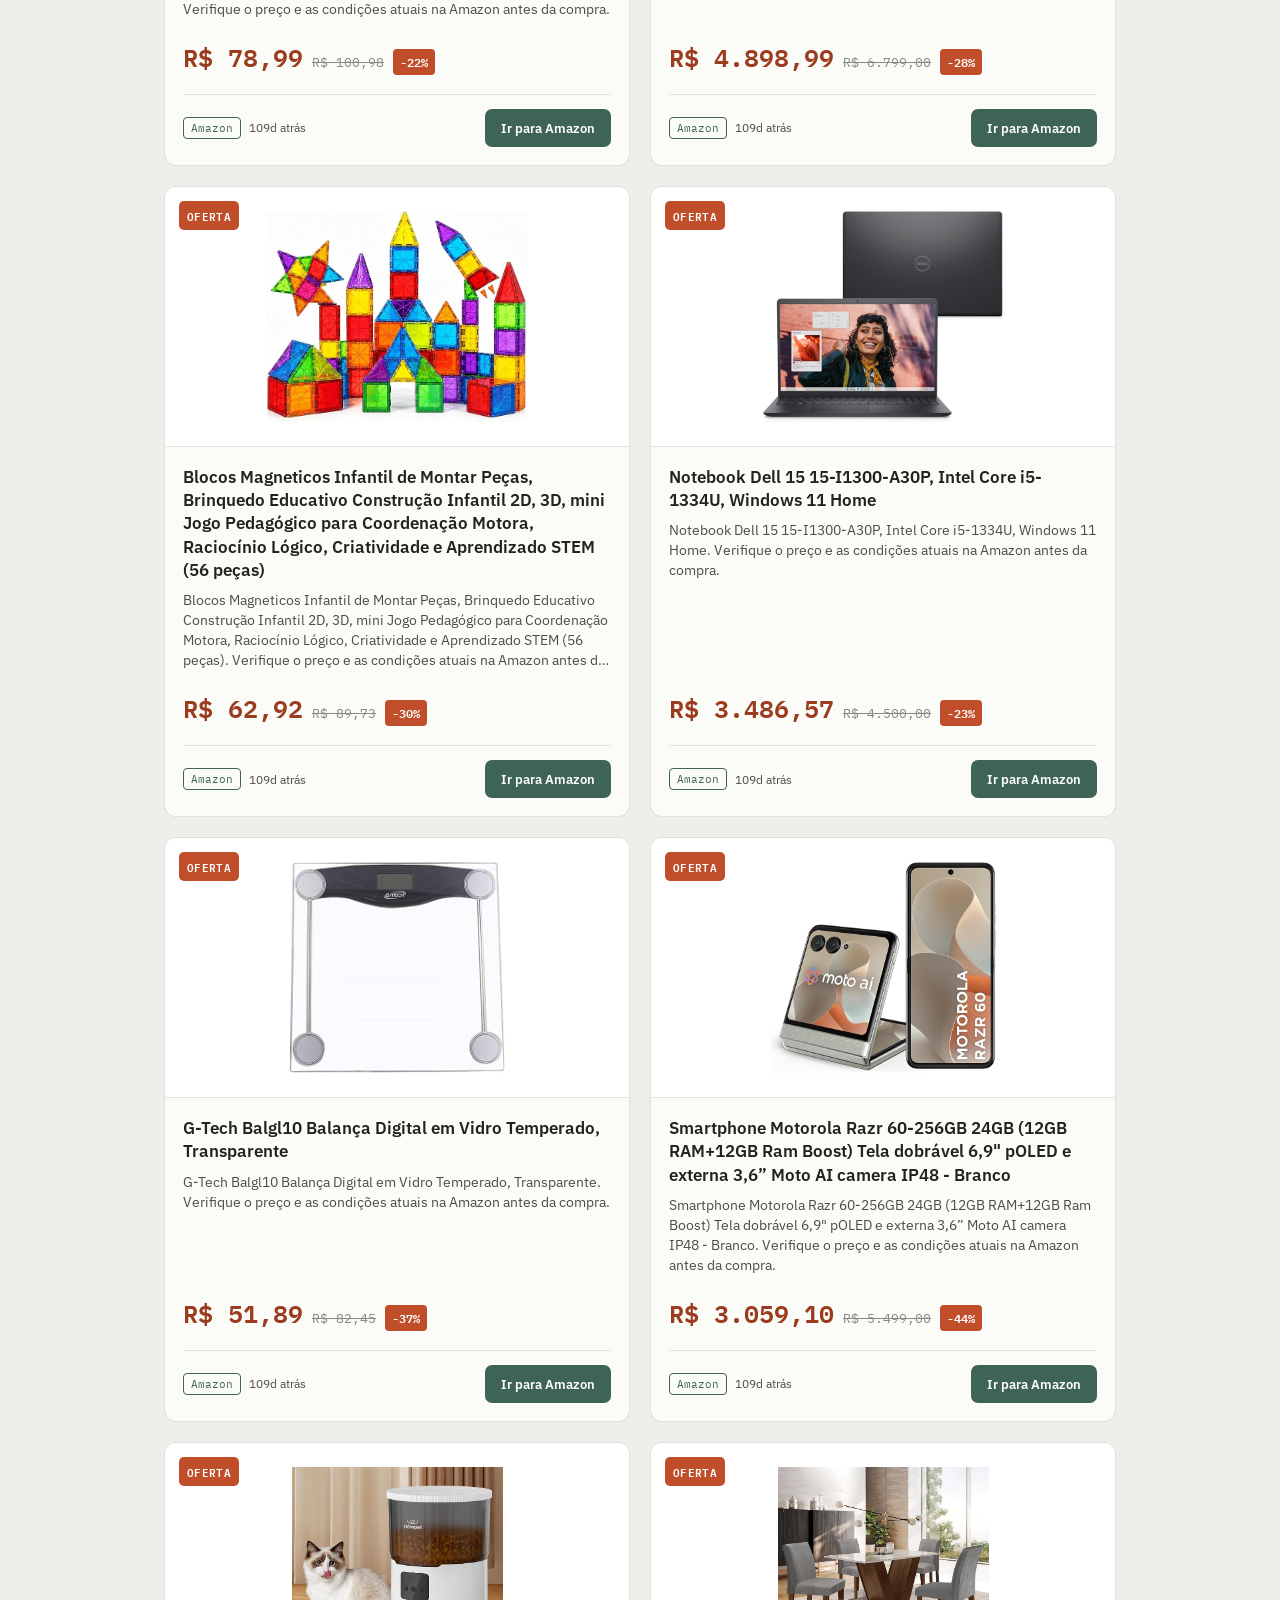
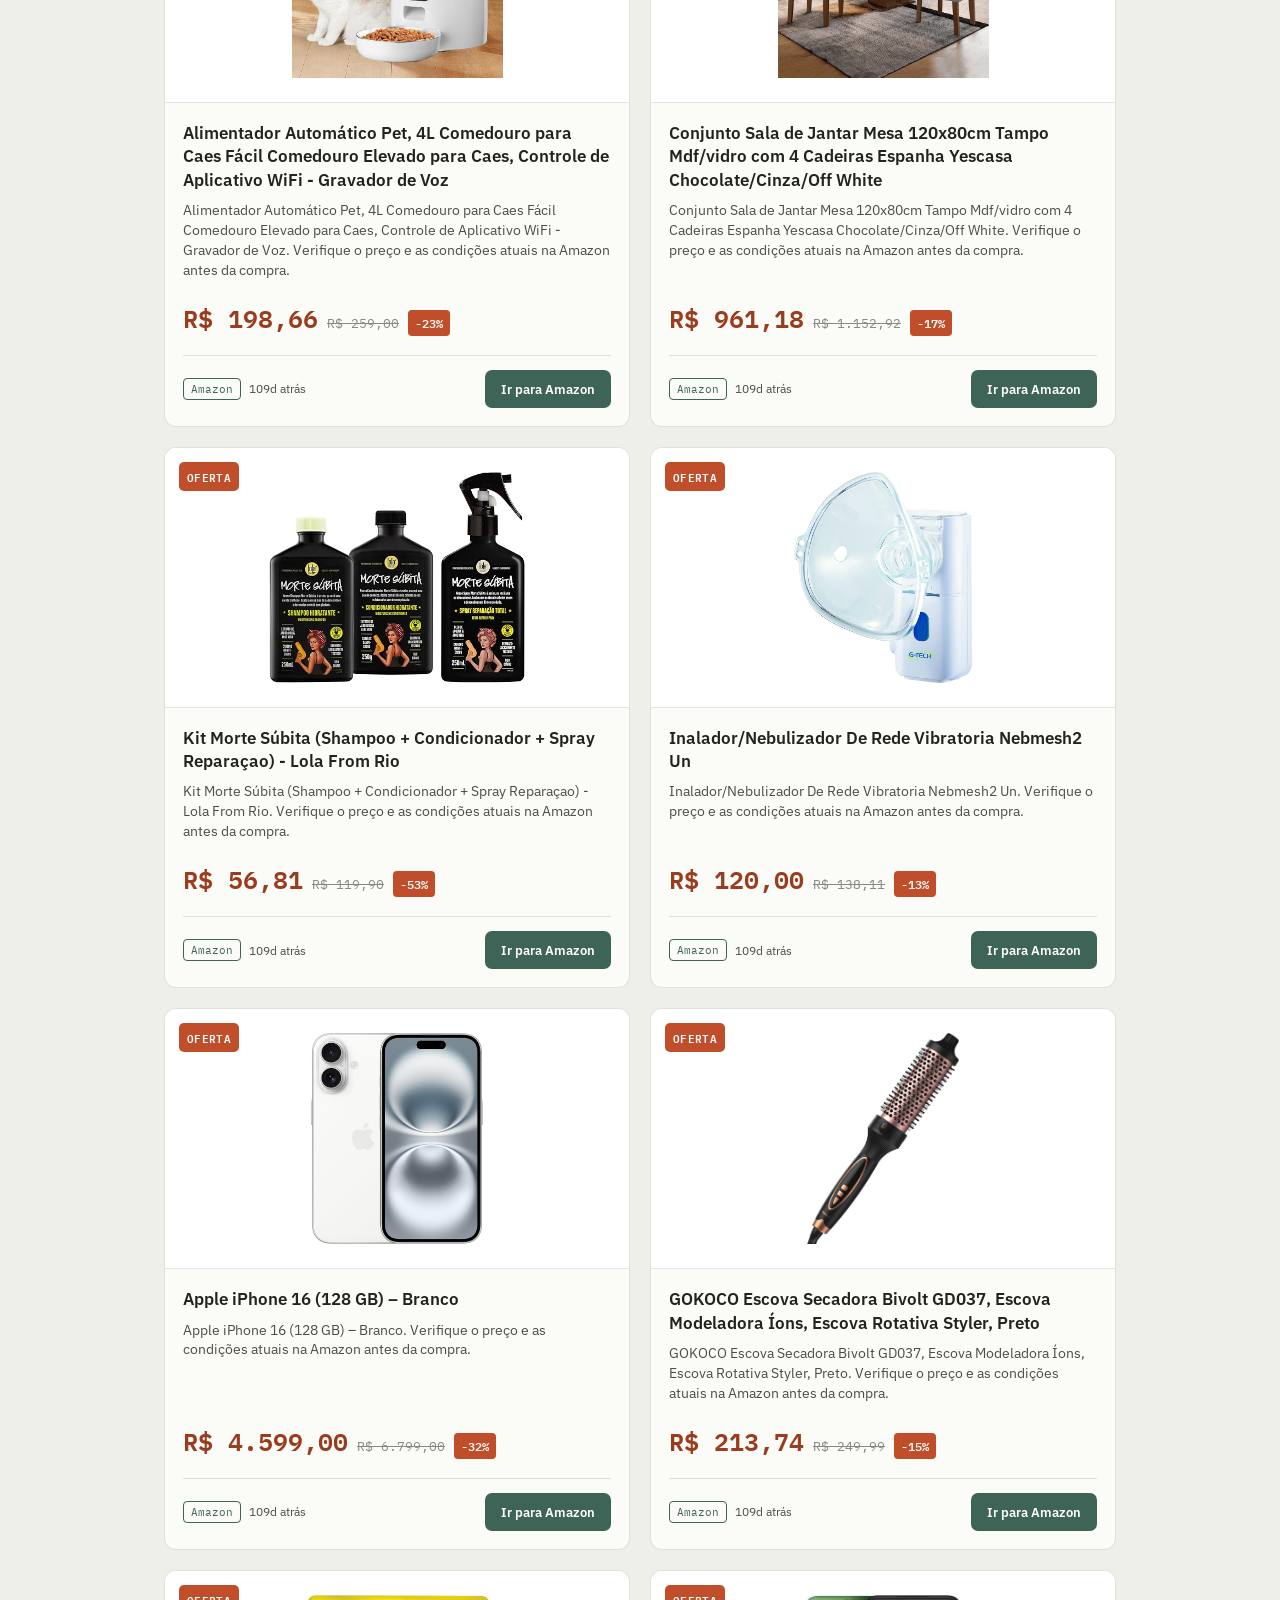
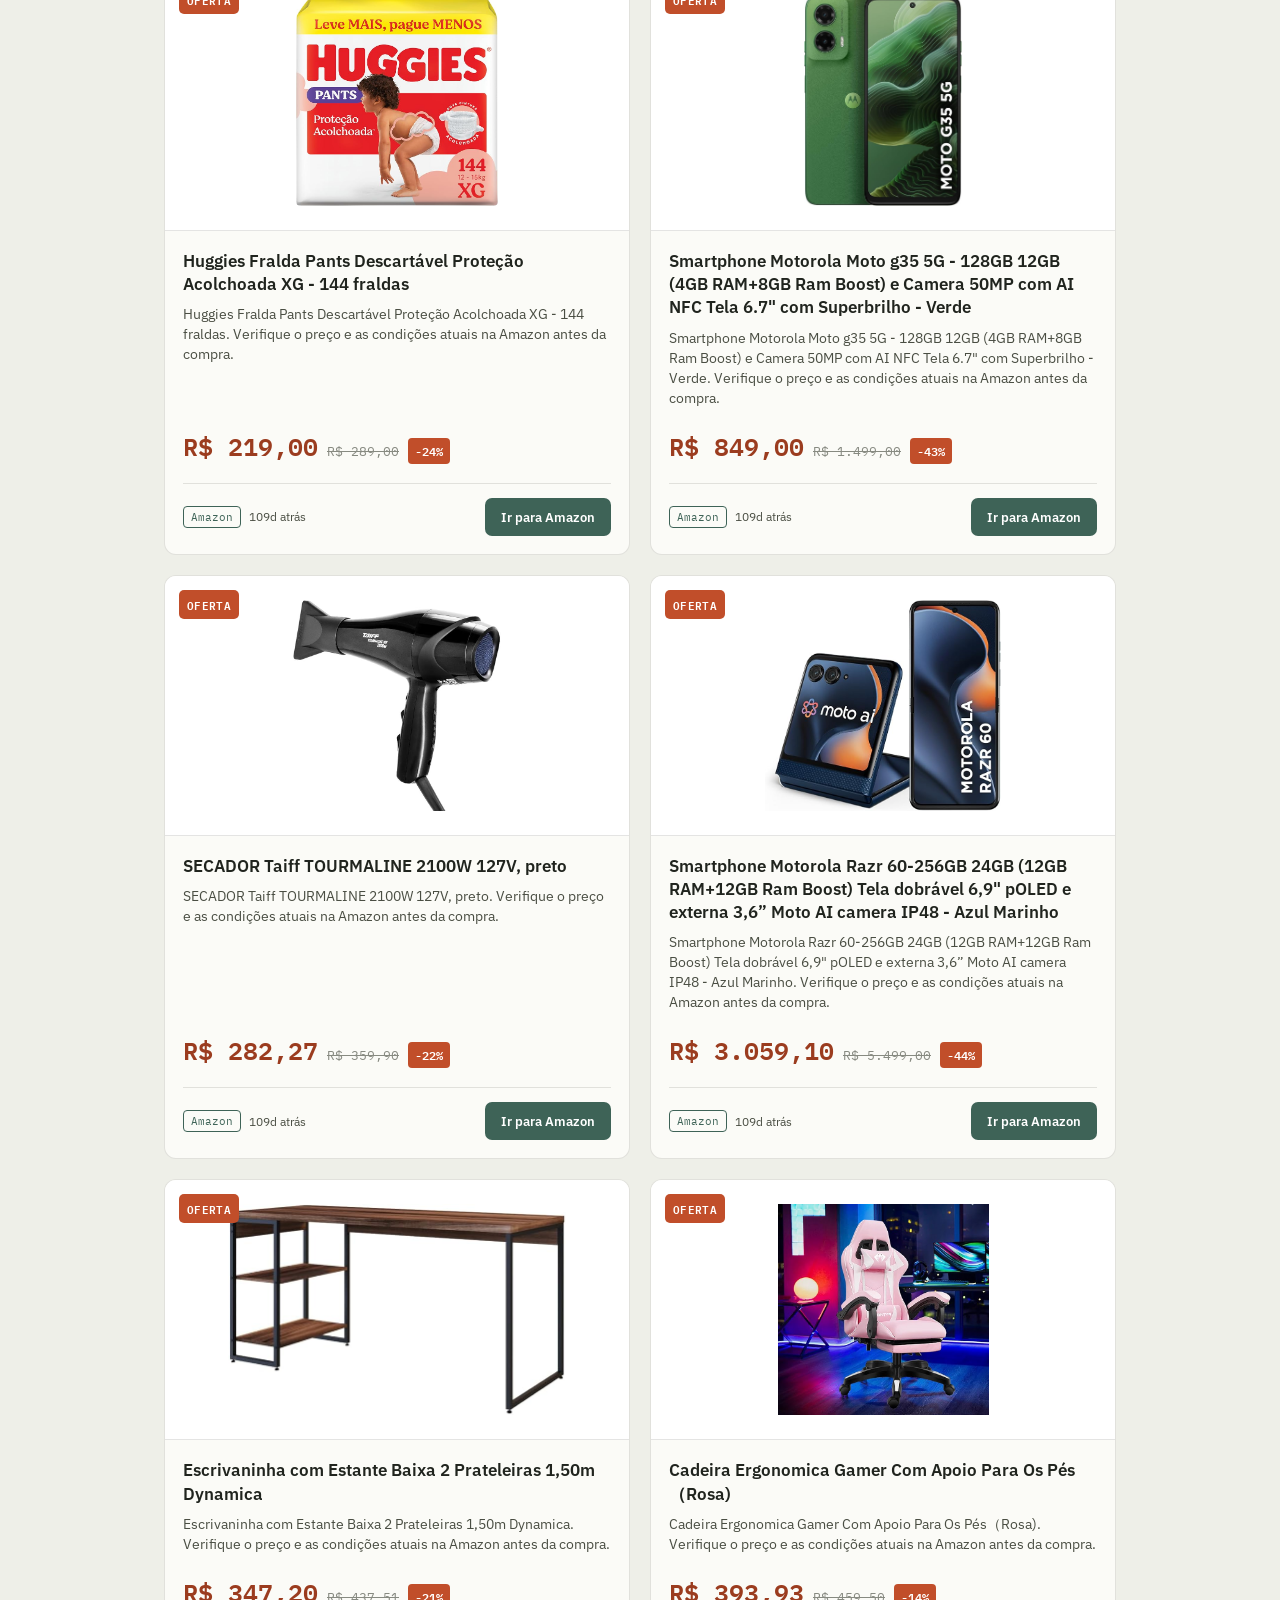
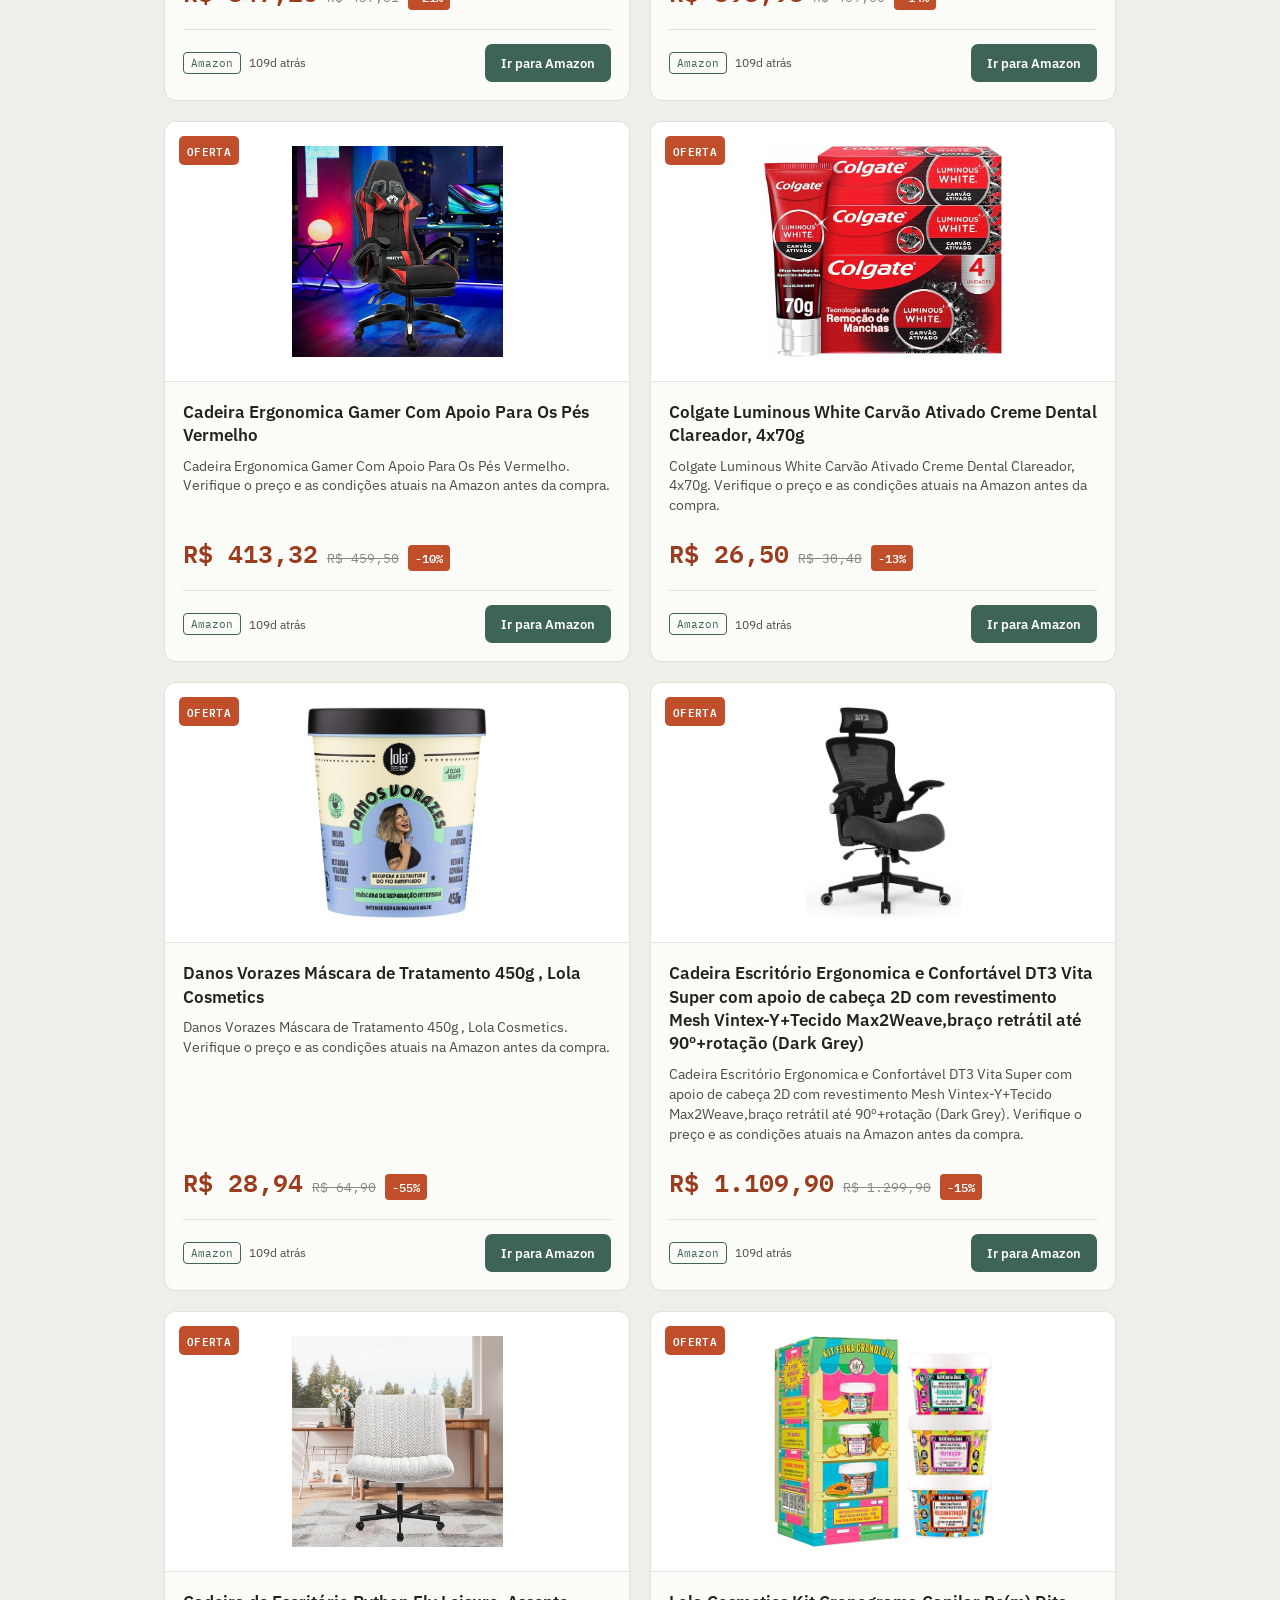
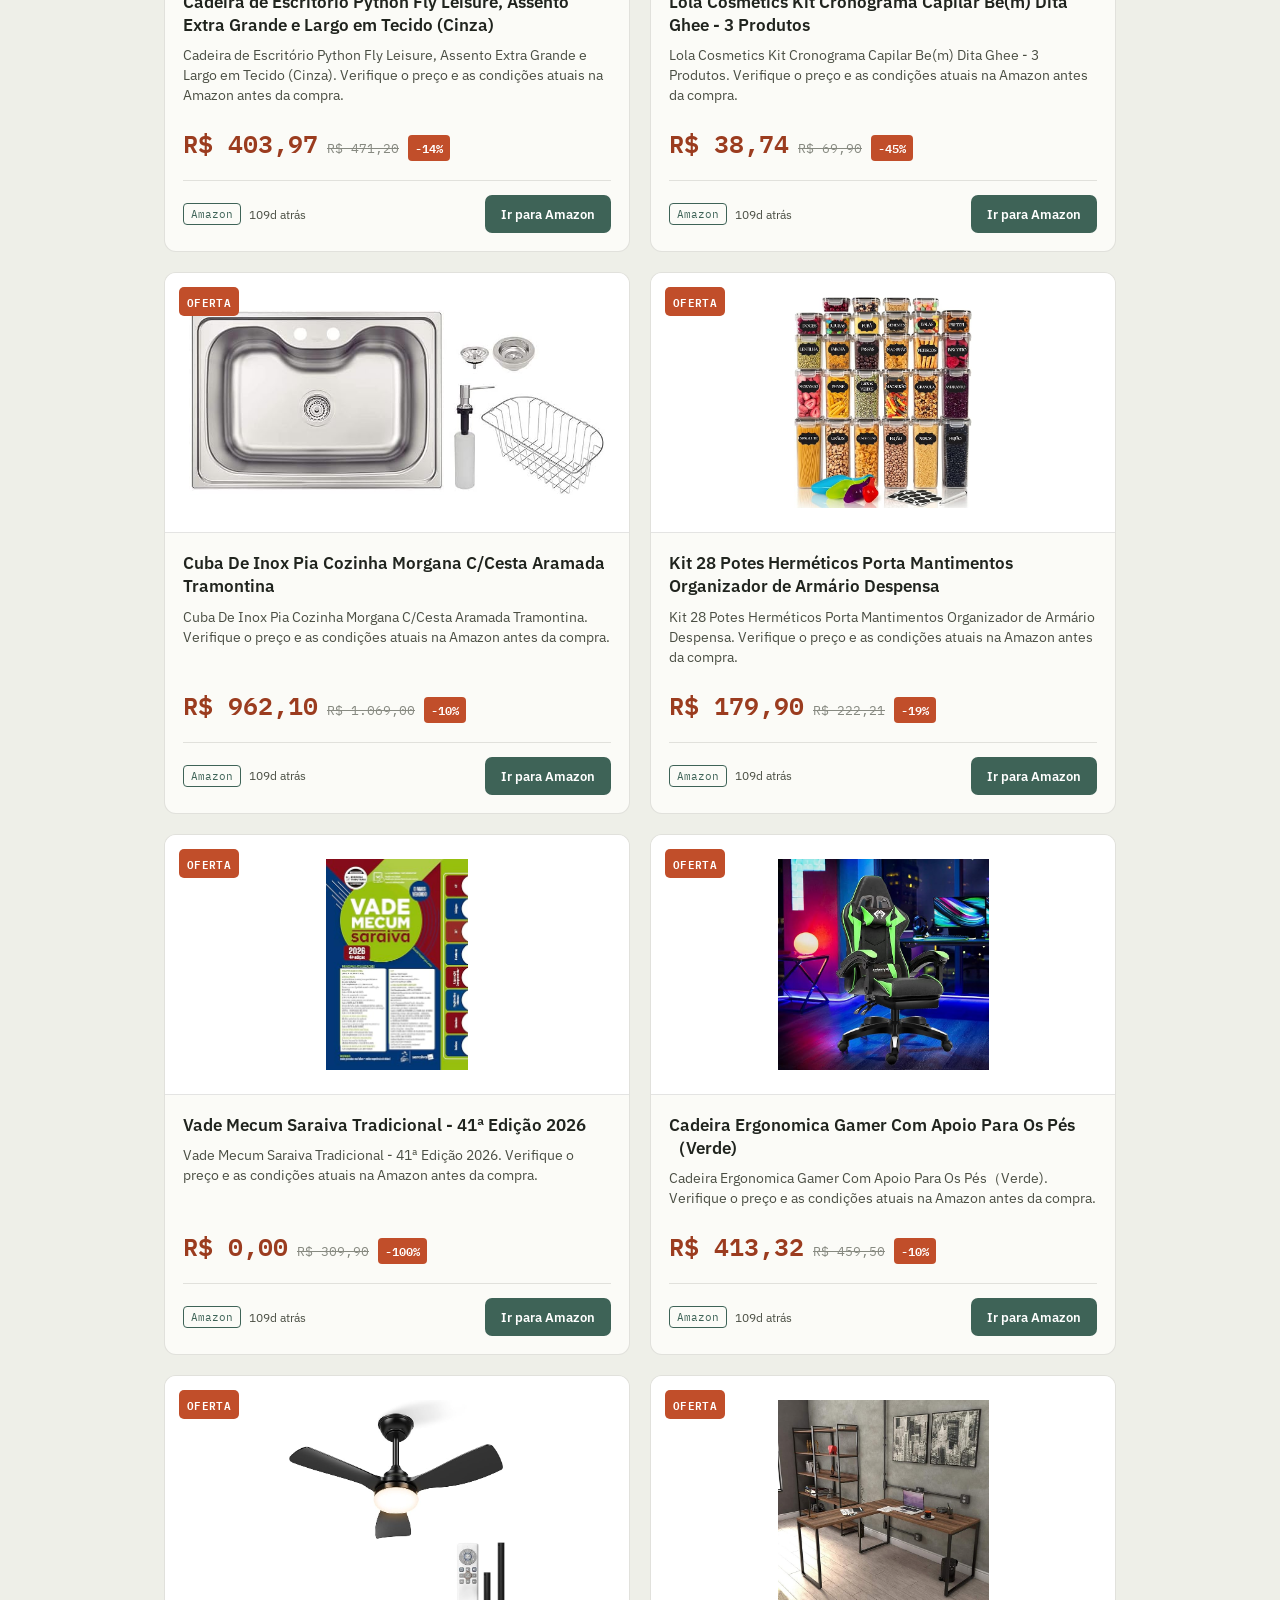
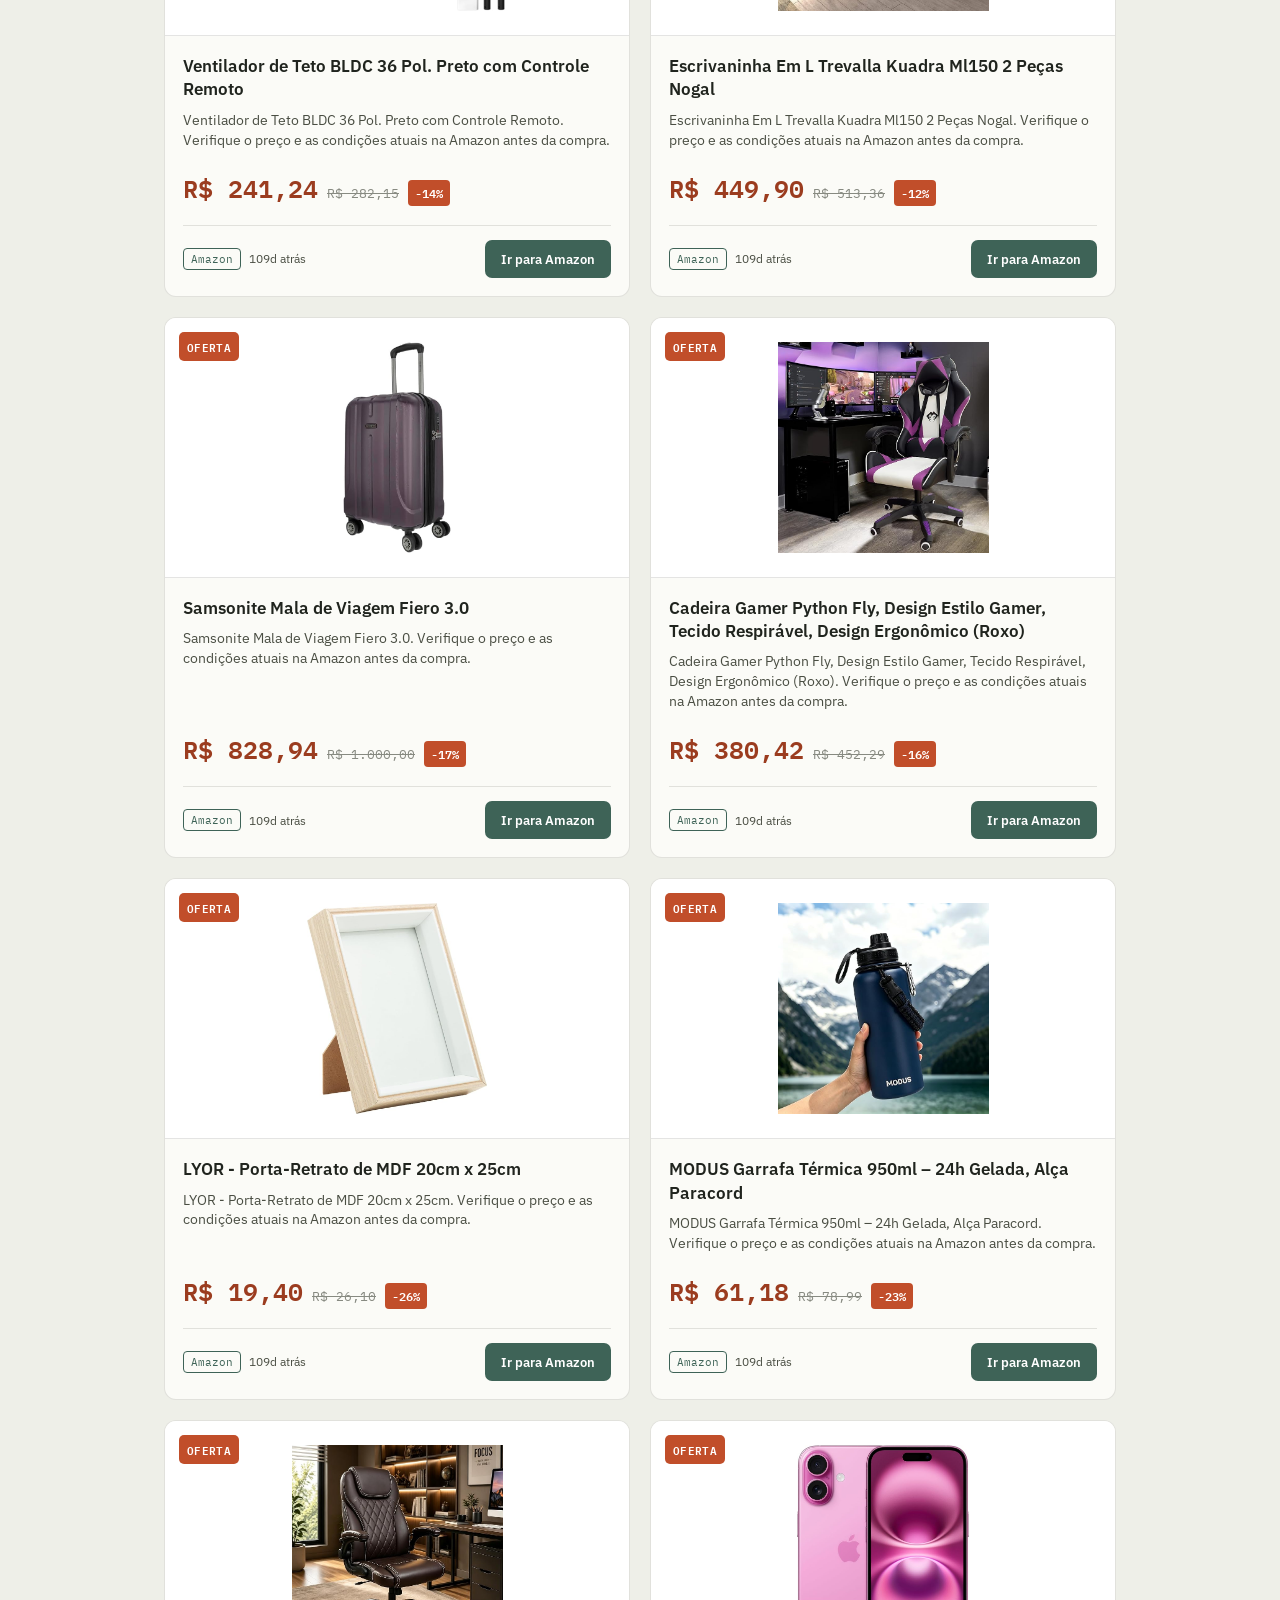
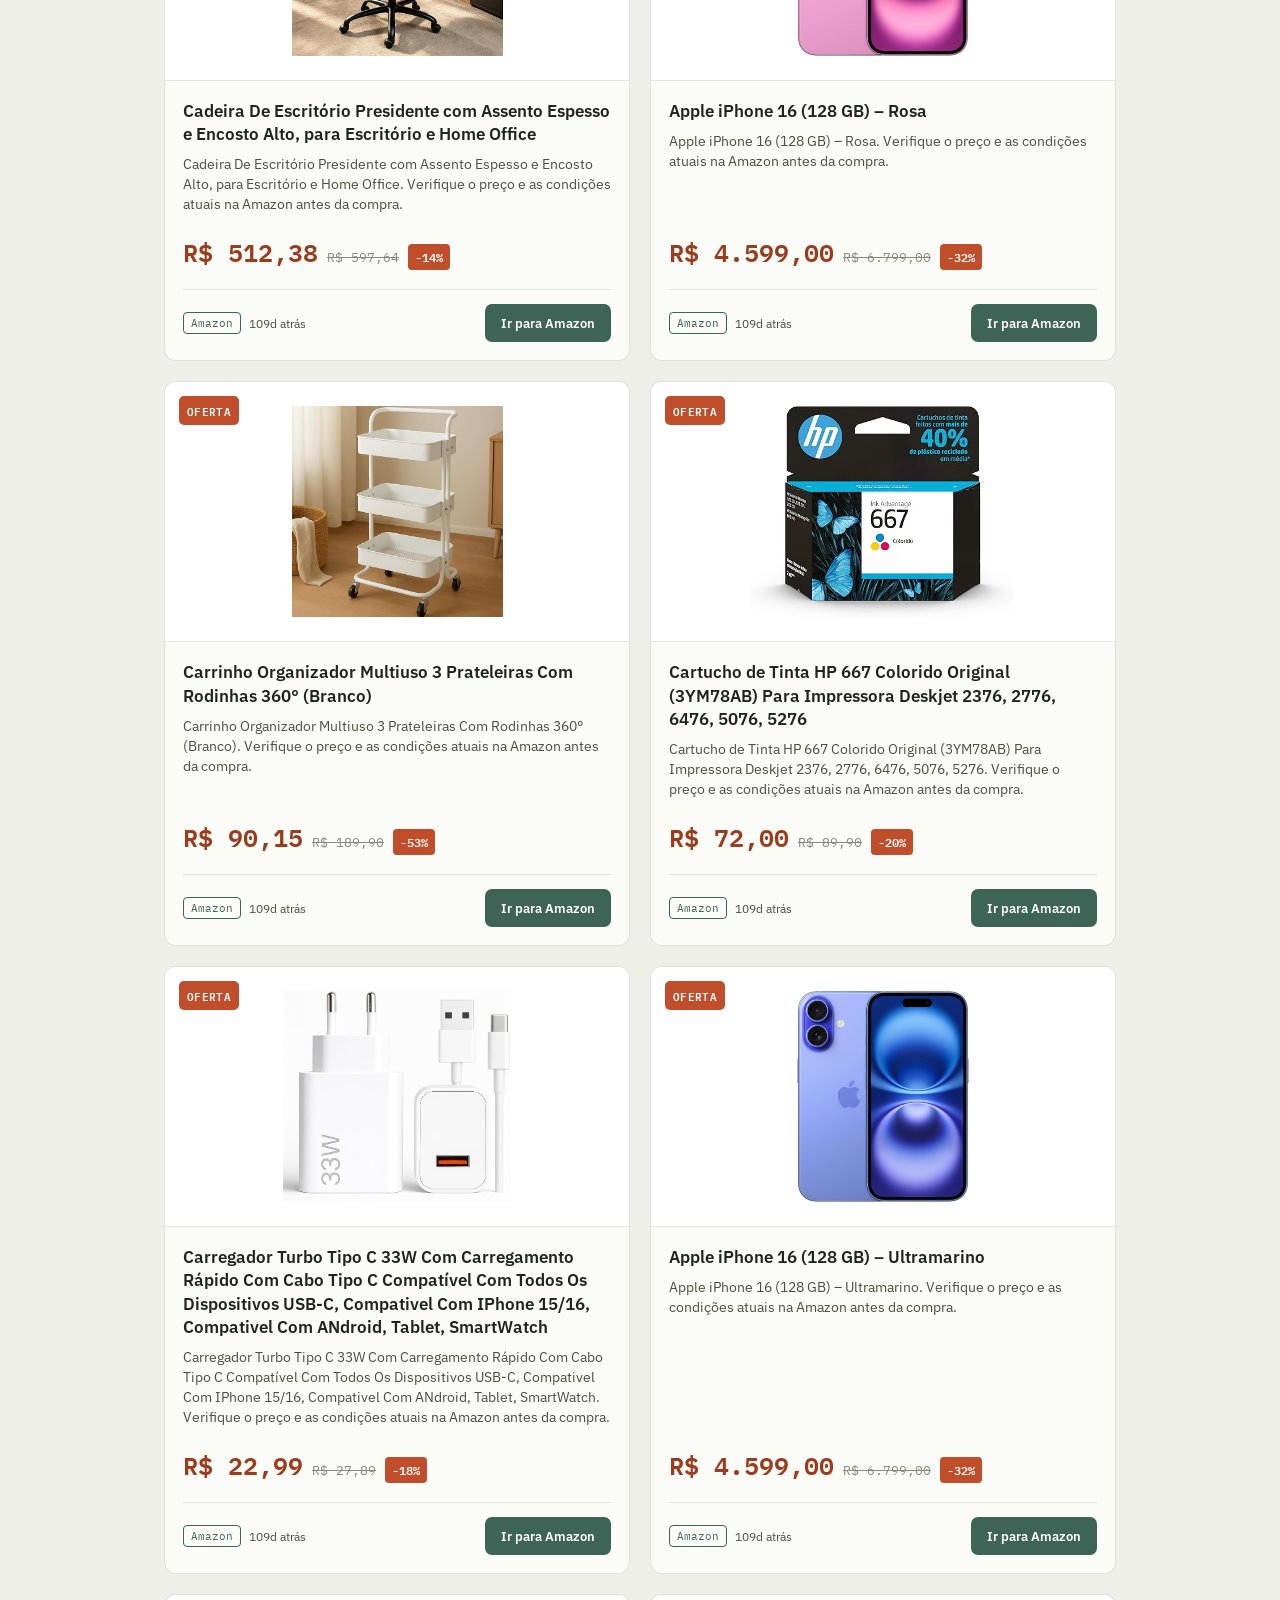
==== commit c2d4e897: "index e css atualizado com selo" ====
--- a/index.html
+++ b/index.html
@@ -33,10 +33,10 @@
   </div>
   <div class="header-inner">
     <div class="brand">
-      <img src="assets/capa3d_site.jpe" alt="Ícone Tá Baratão" class="brand-logo" style="width: 30%; height: auto;">
-      
+      <img src="assets/capa3d_site.jpe" alt="Ícone Tá Baratão" class="brand-logo" style="width: 30%; height: auto;">  
+      <img src="assets/selo_parceiro.png"   alt="Selo Parceiro Amazon"  class="brand-logo brand-selo">
     </div>
-    </div>
+  </div>
     
     <div class="search-row">
       <input id="search-input" type="search" placeholder="Buscar nas ofertas..." autocomplete="off">
--- a/assets/style.css
+++ b/assets/style.css
@@ -75,8 +75,20 @@
 
 .brand {
   display: flex;
-  align-items: baseline;
+  align-items: center;
   gap: 10px;
+}
+
+.brand-main {
+  width: 30%;
+  height: auto;
+}
+
+.brand-selo {
+  width: 15%;
+  height: auto;
+  margin-left: auto;
+  margin-right: calc((100% - 800px) / 2);
 }
 
 .brand-mark {
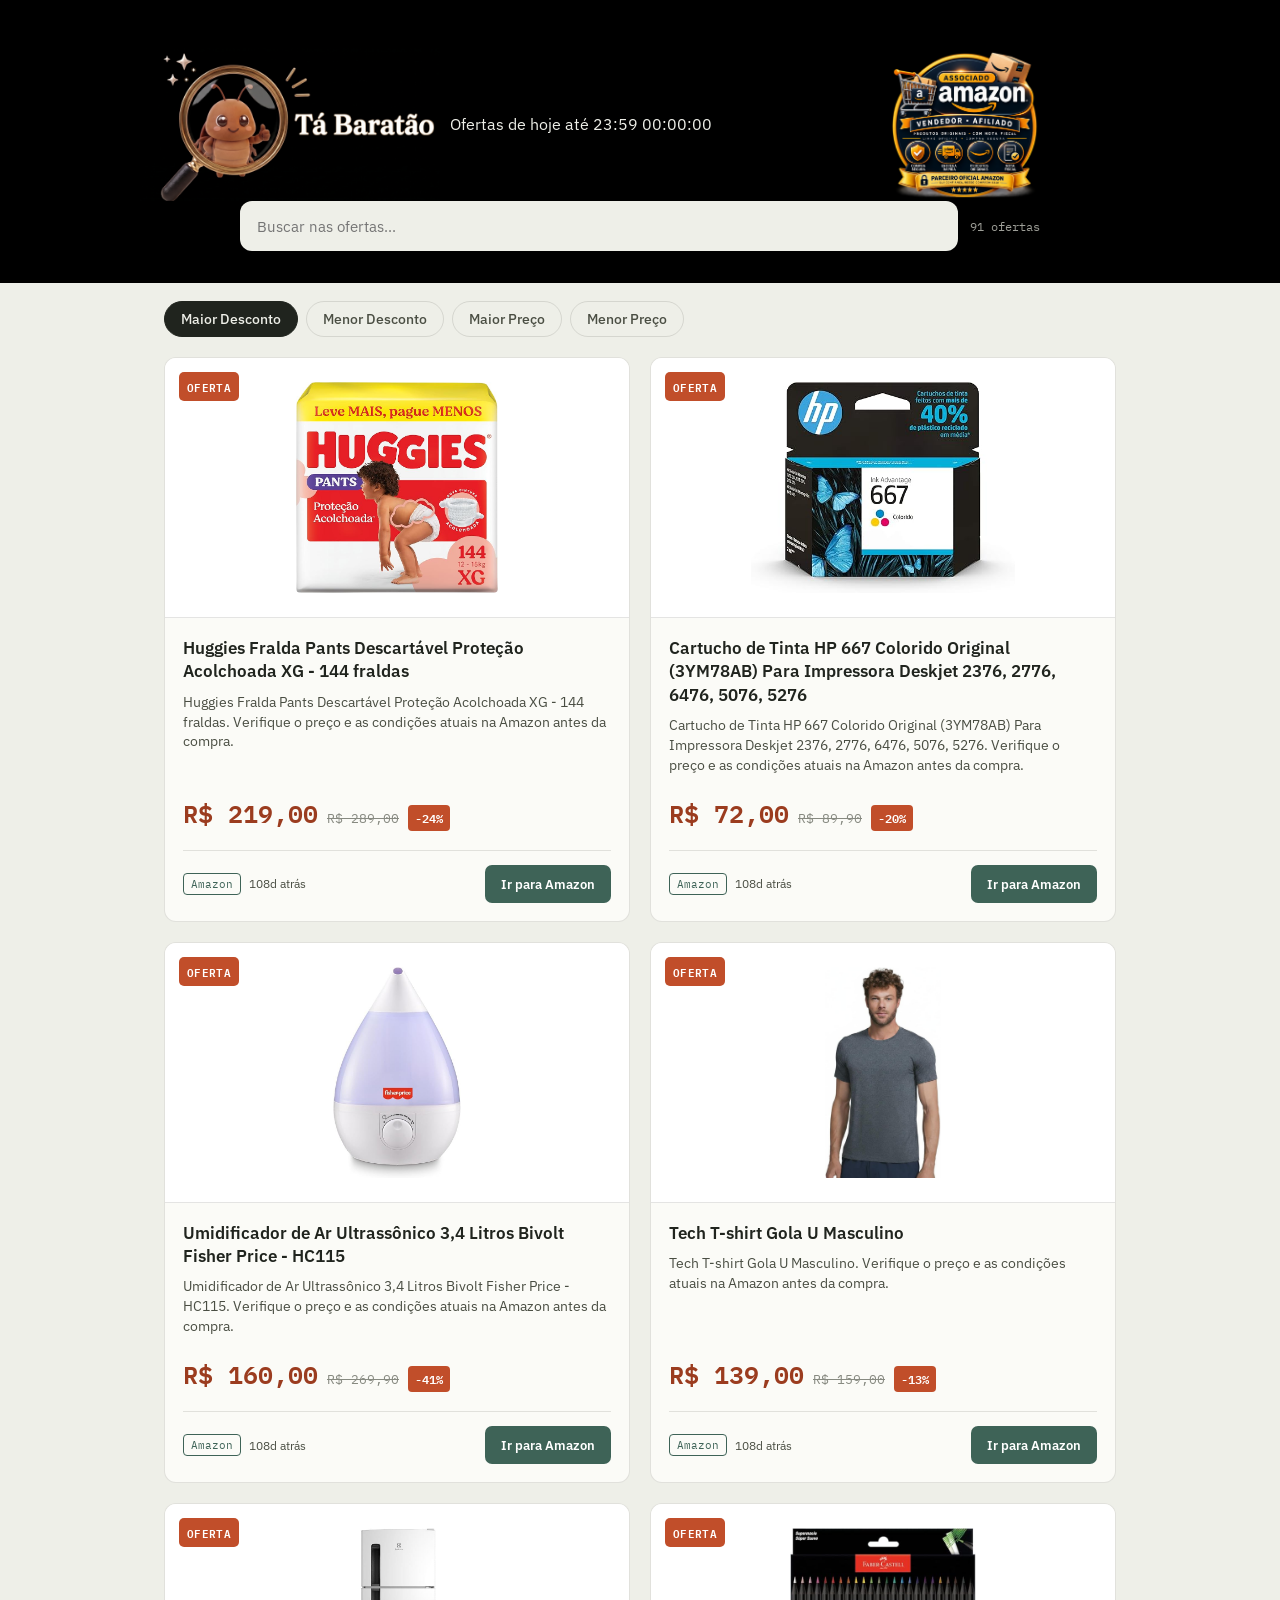
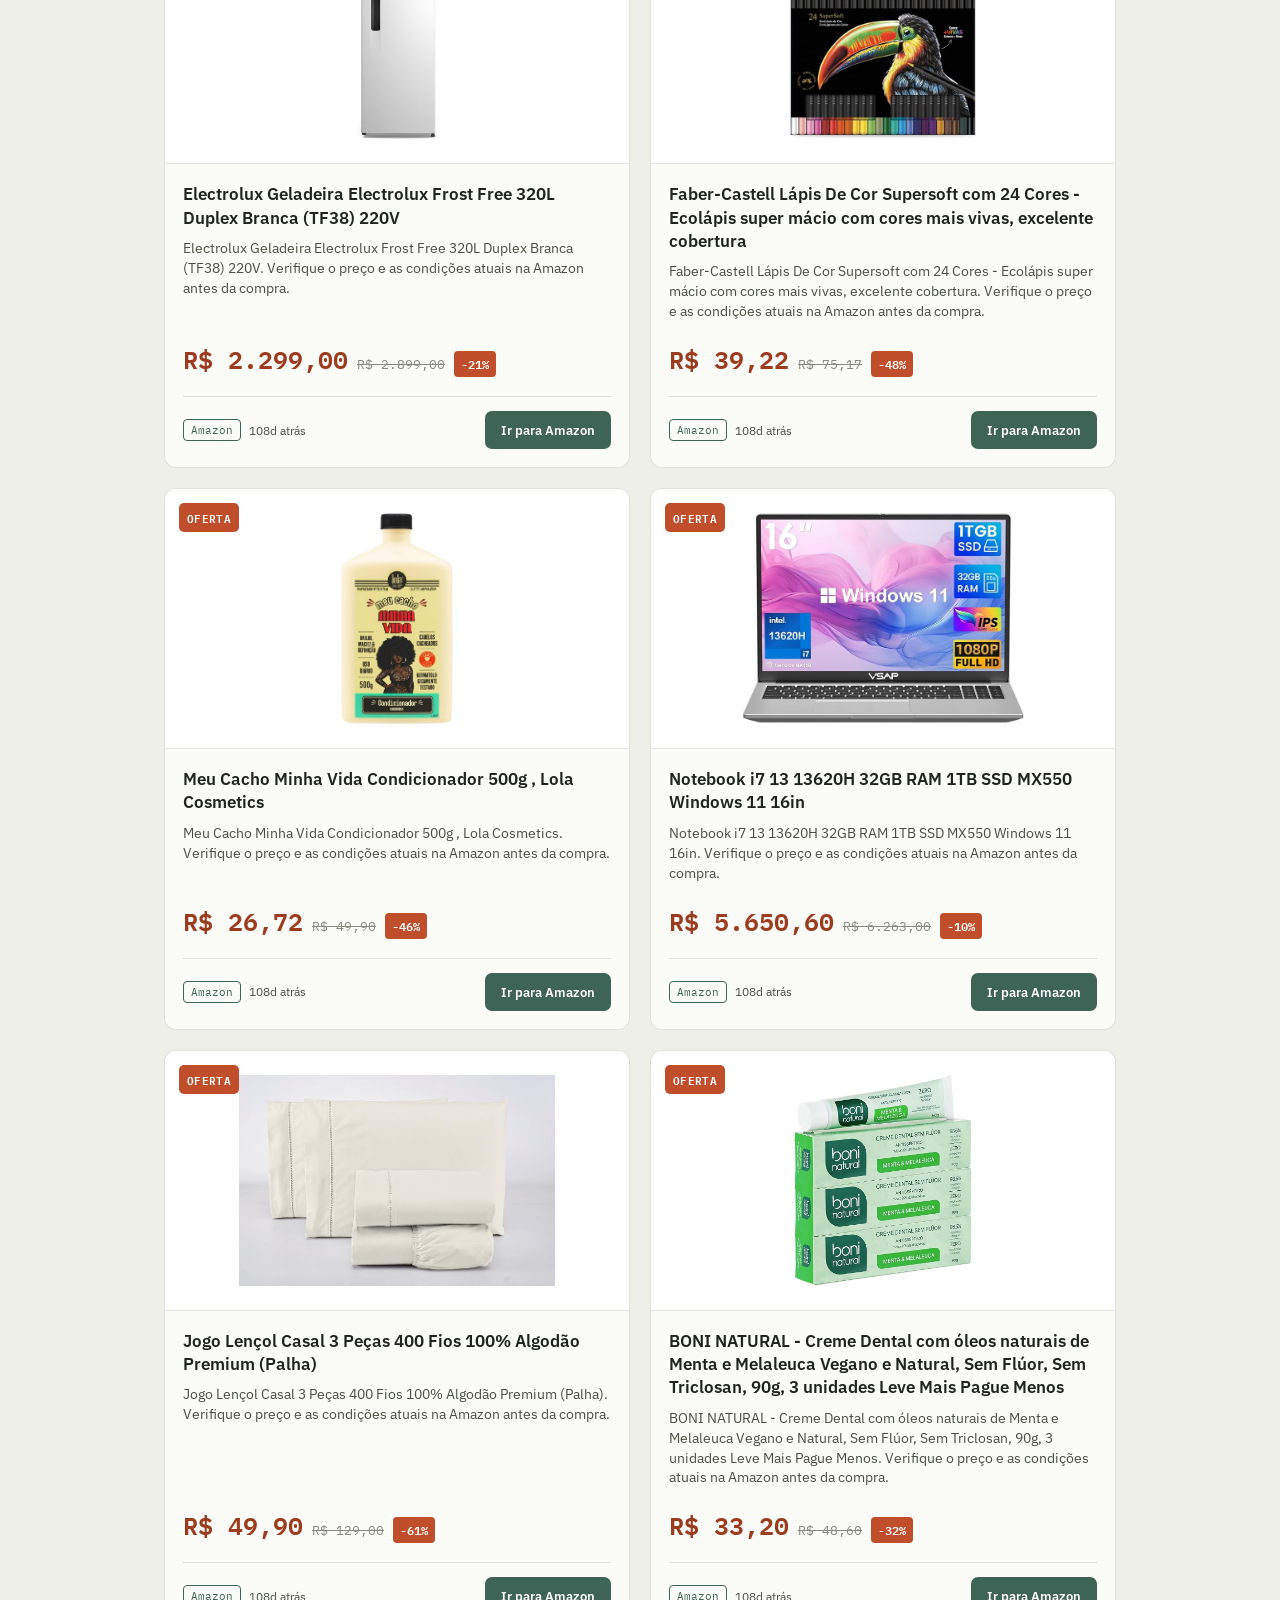
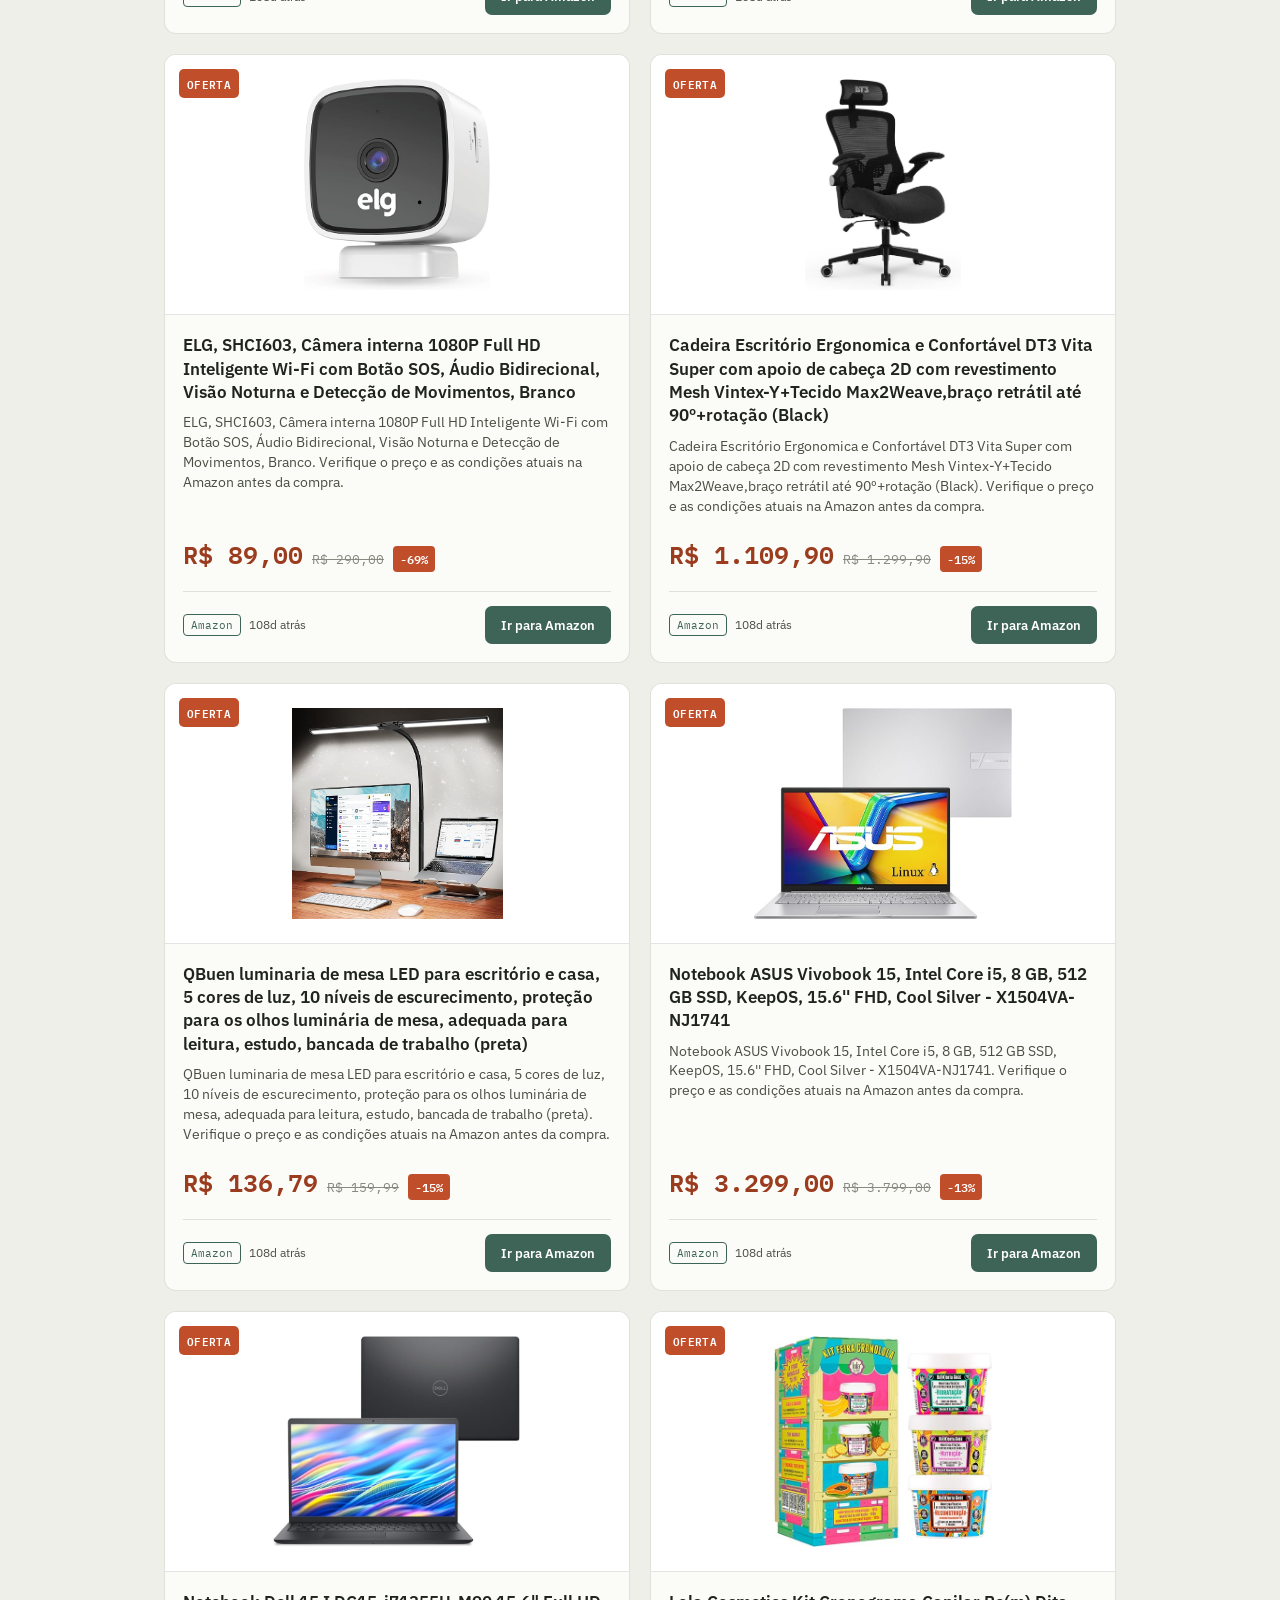
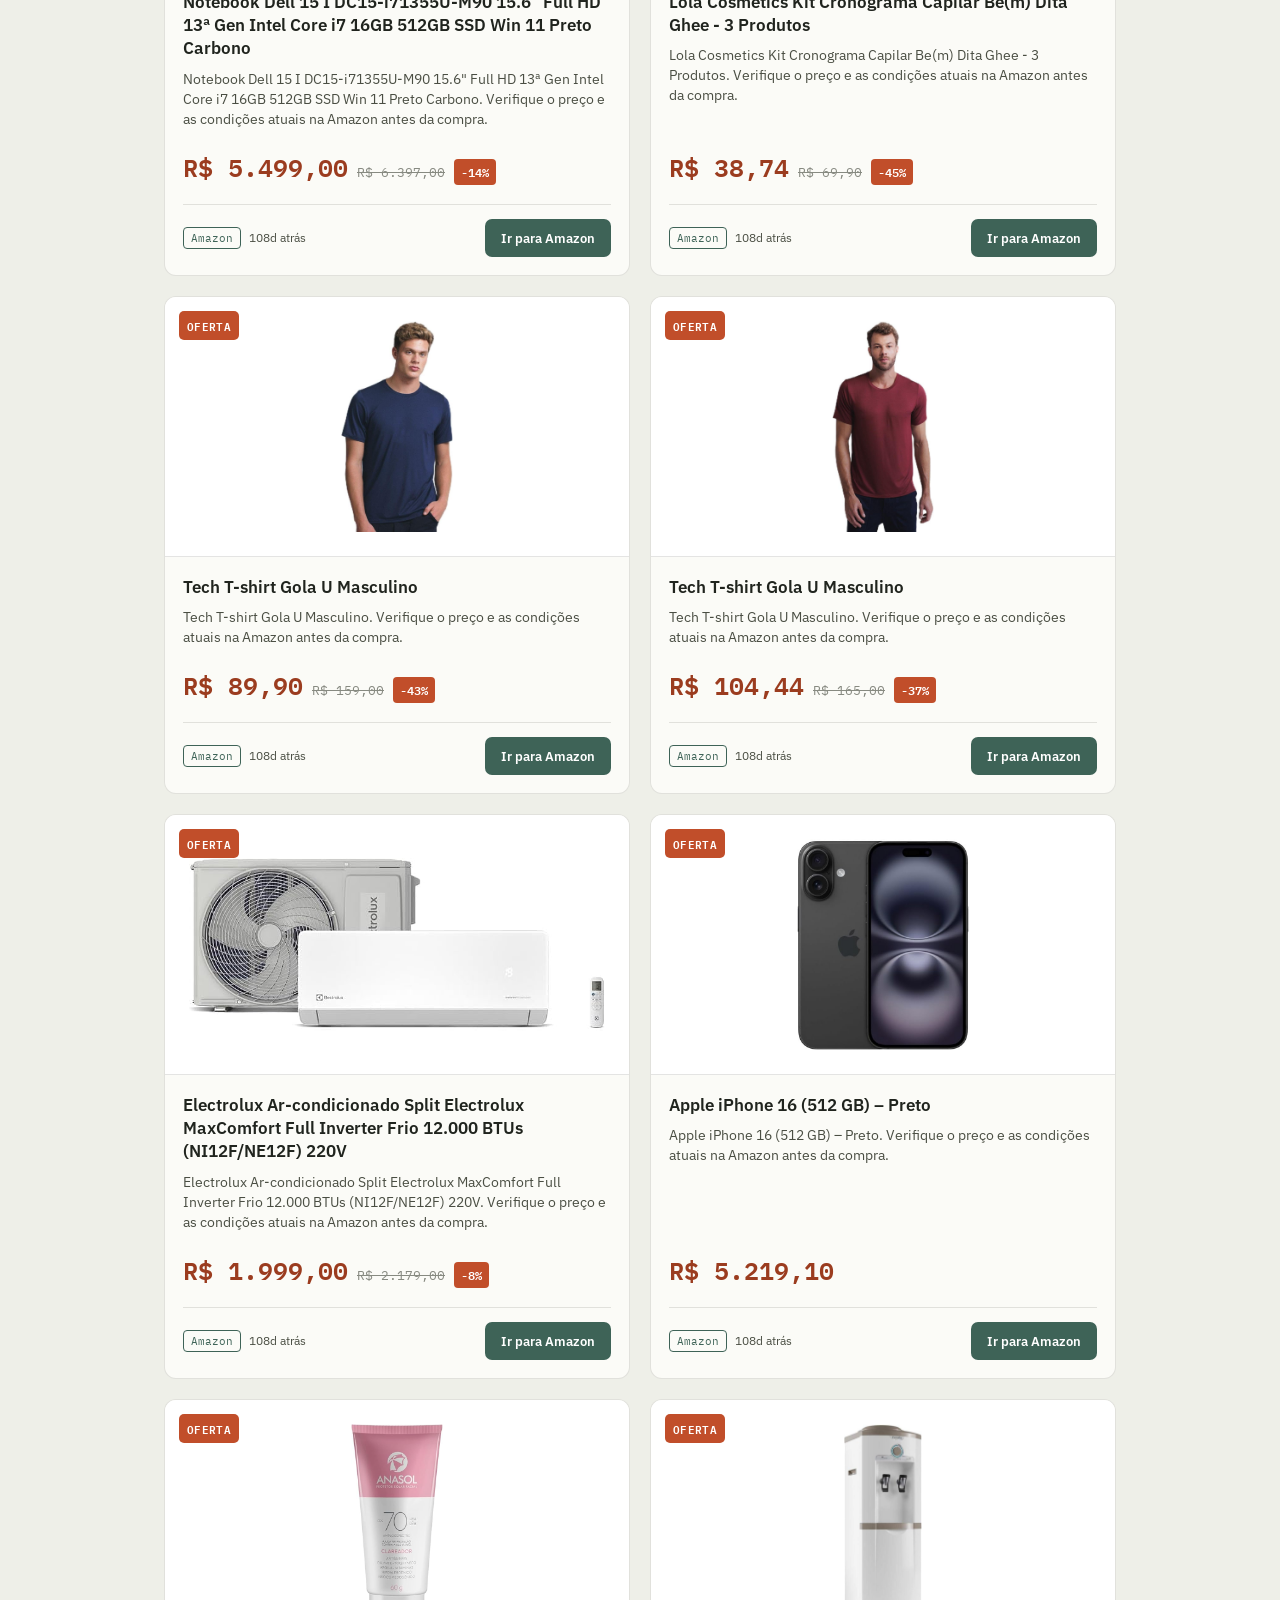
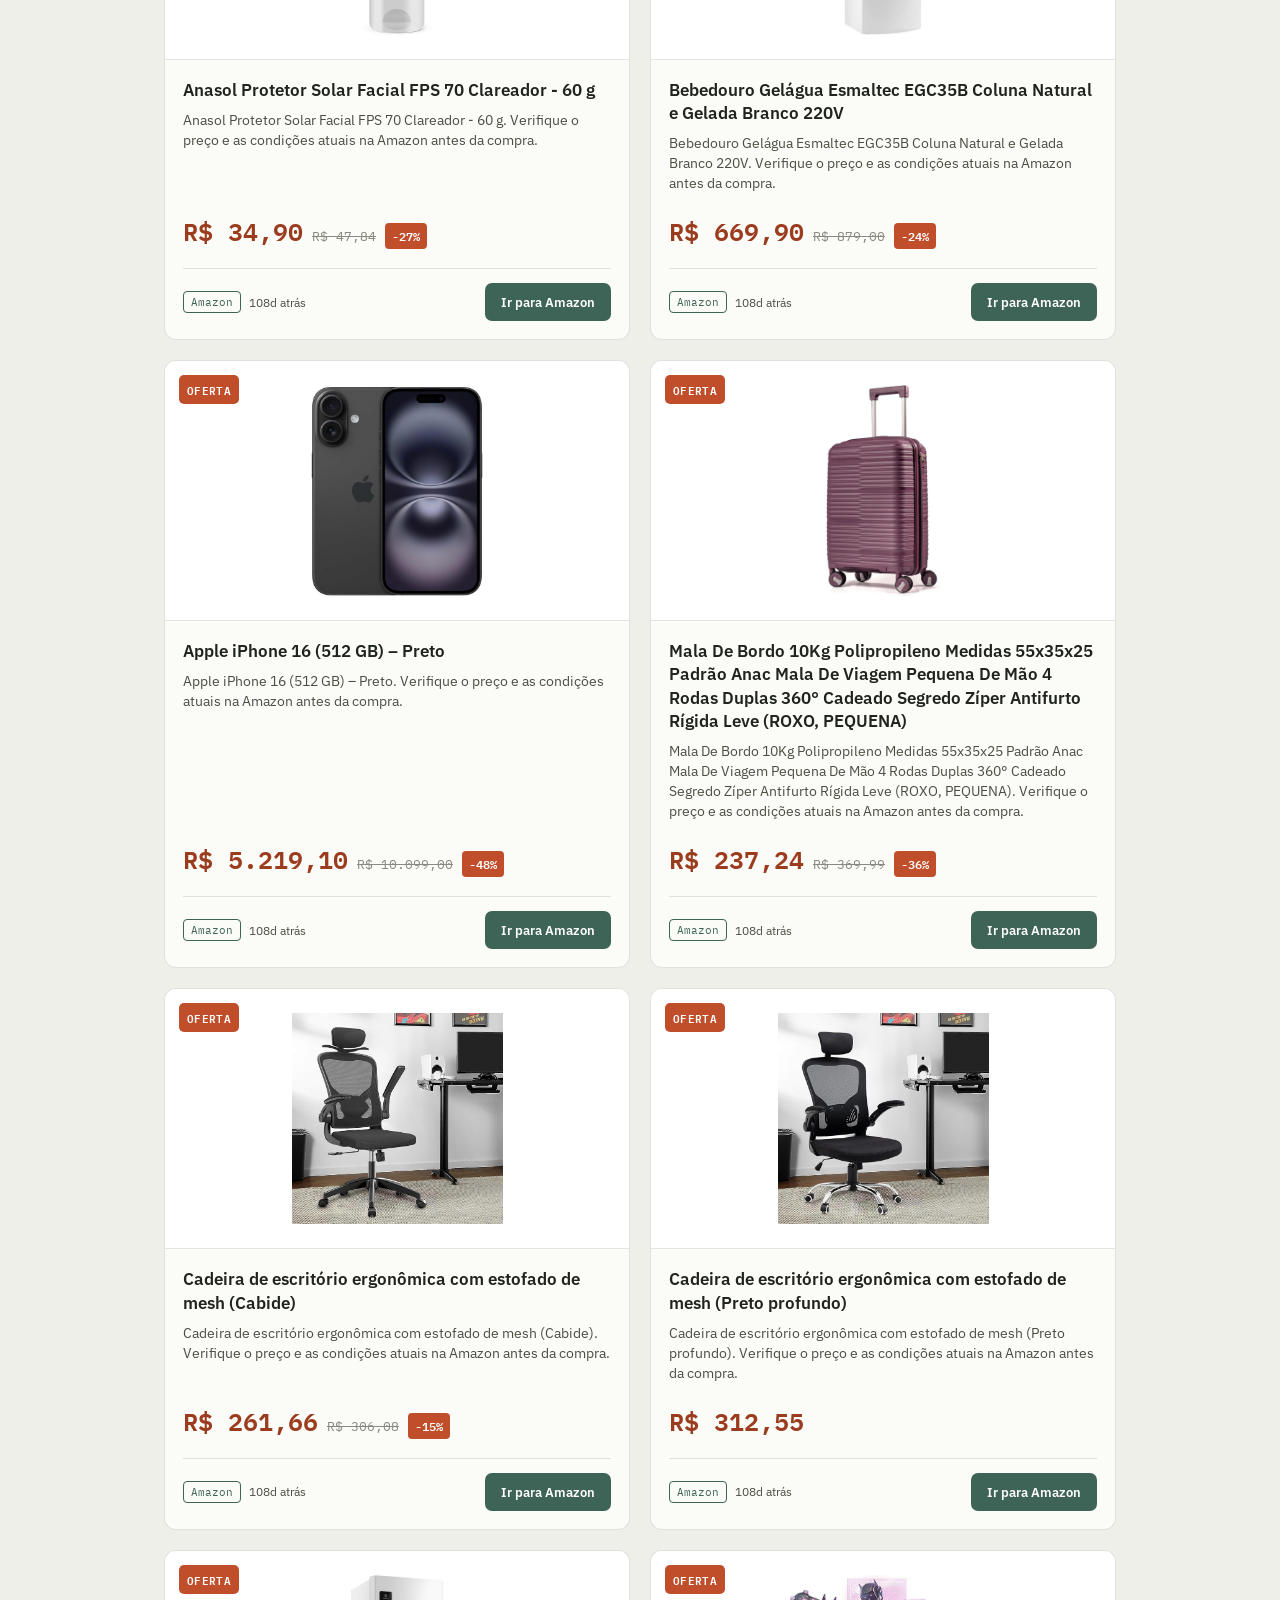
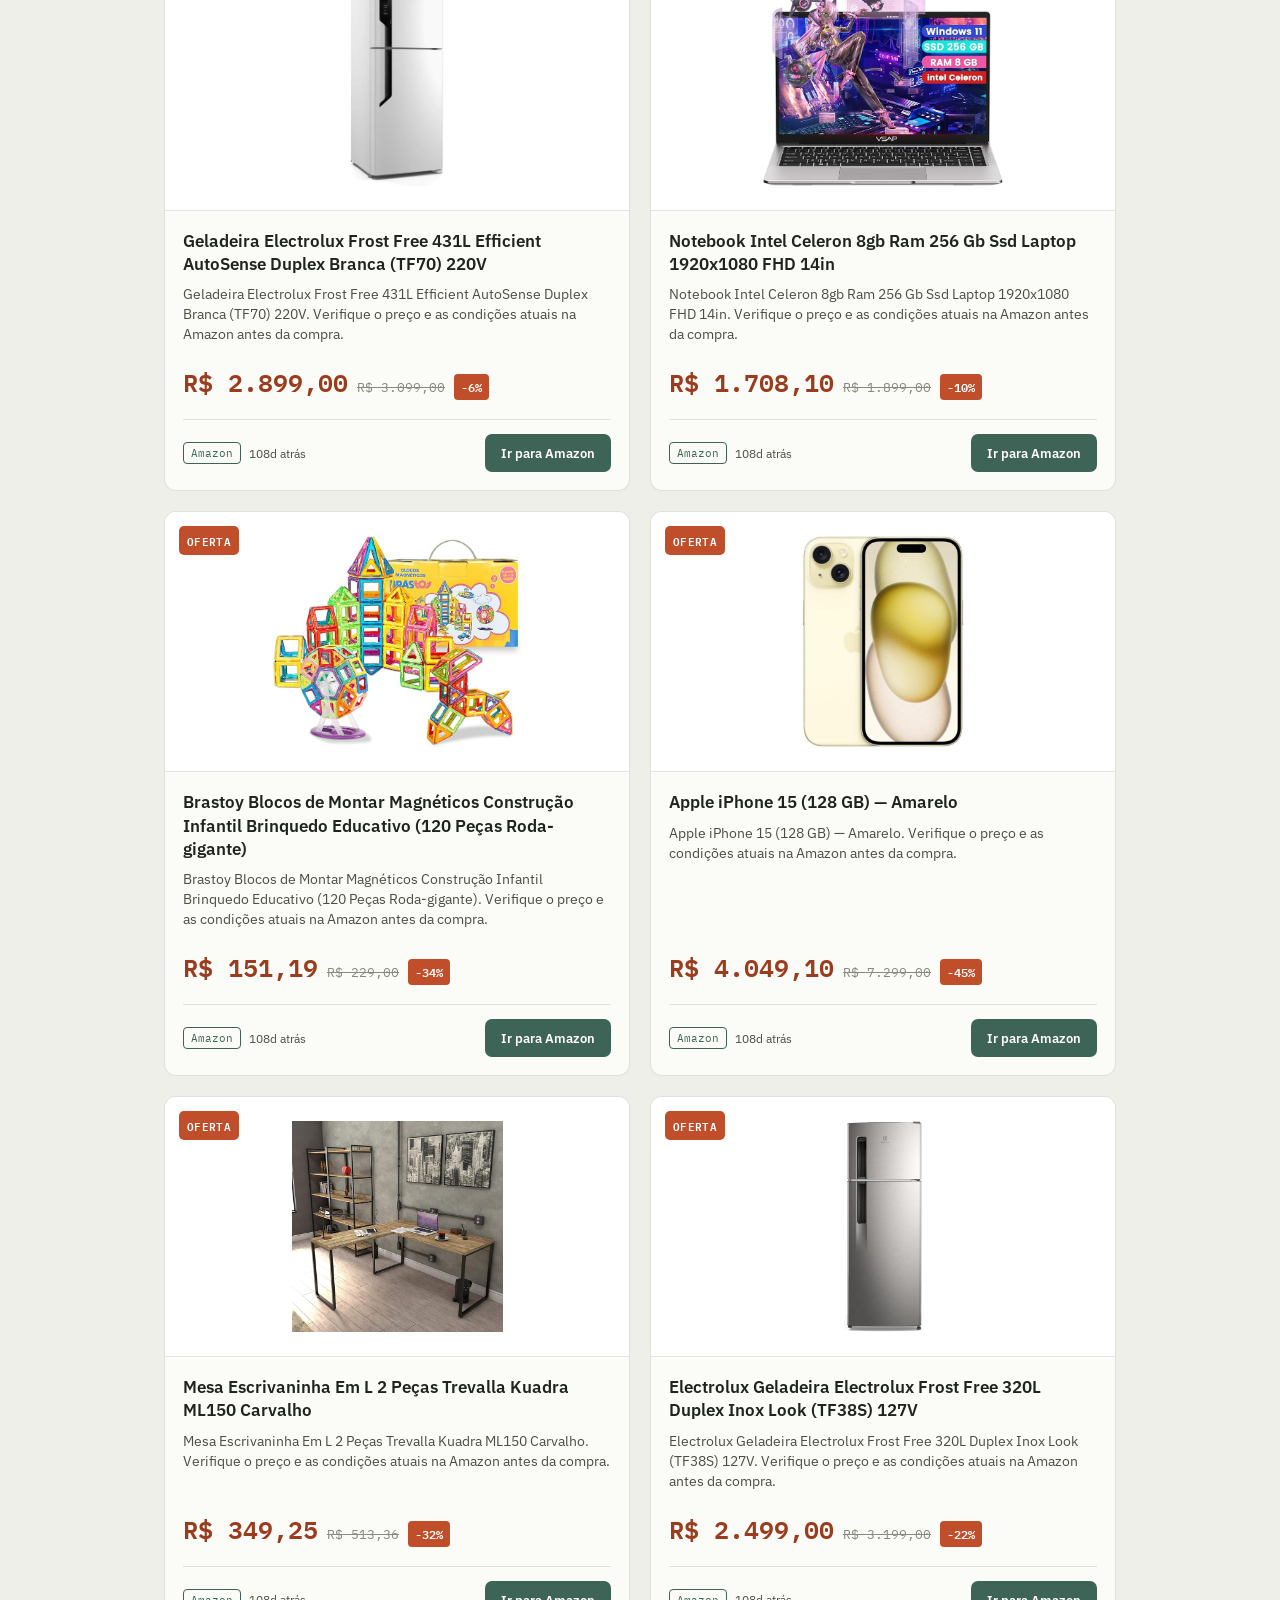
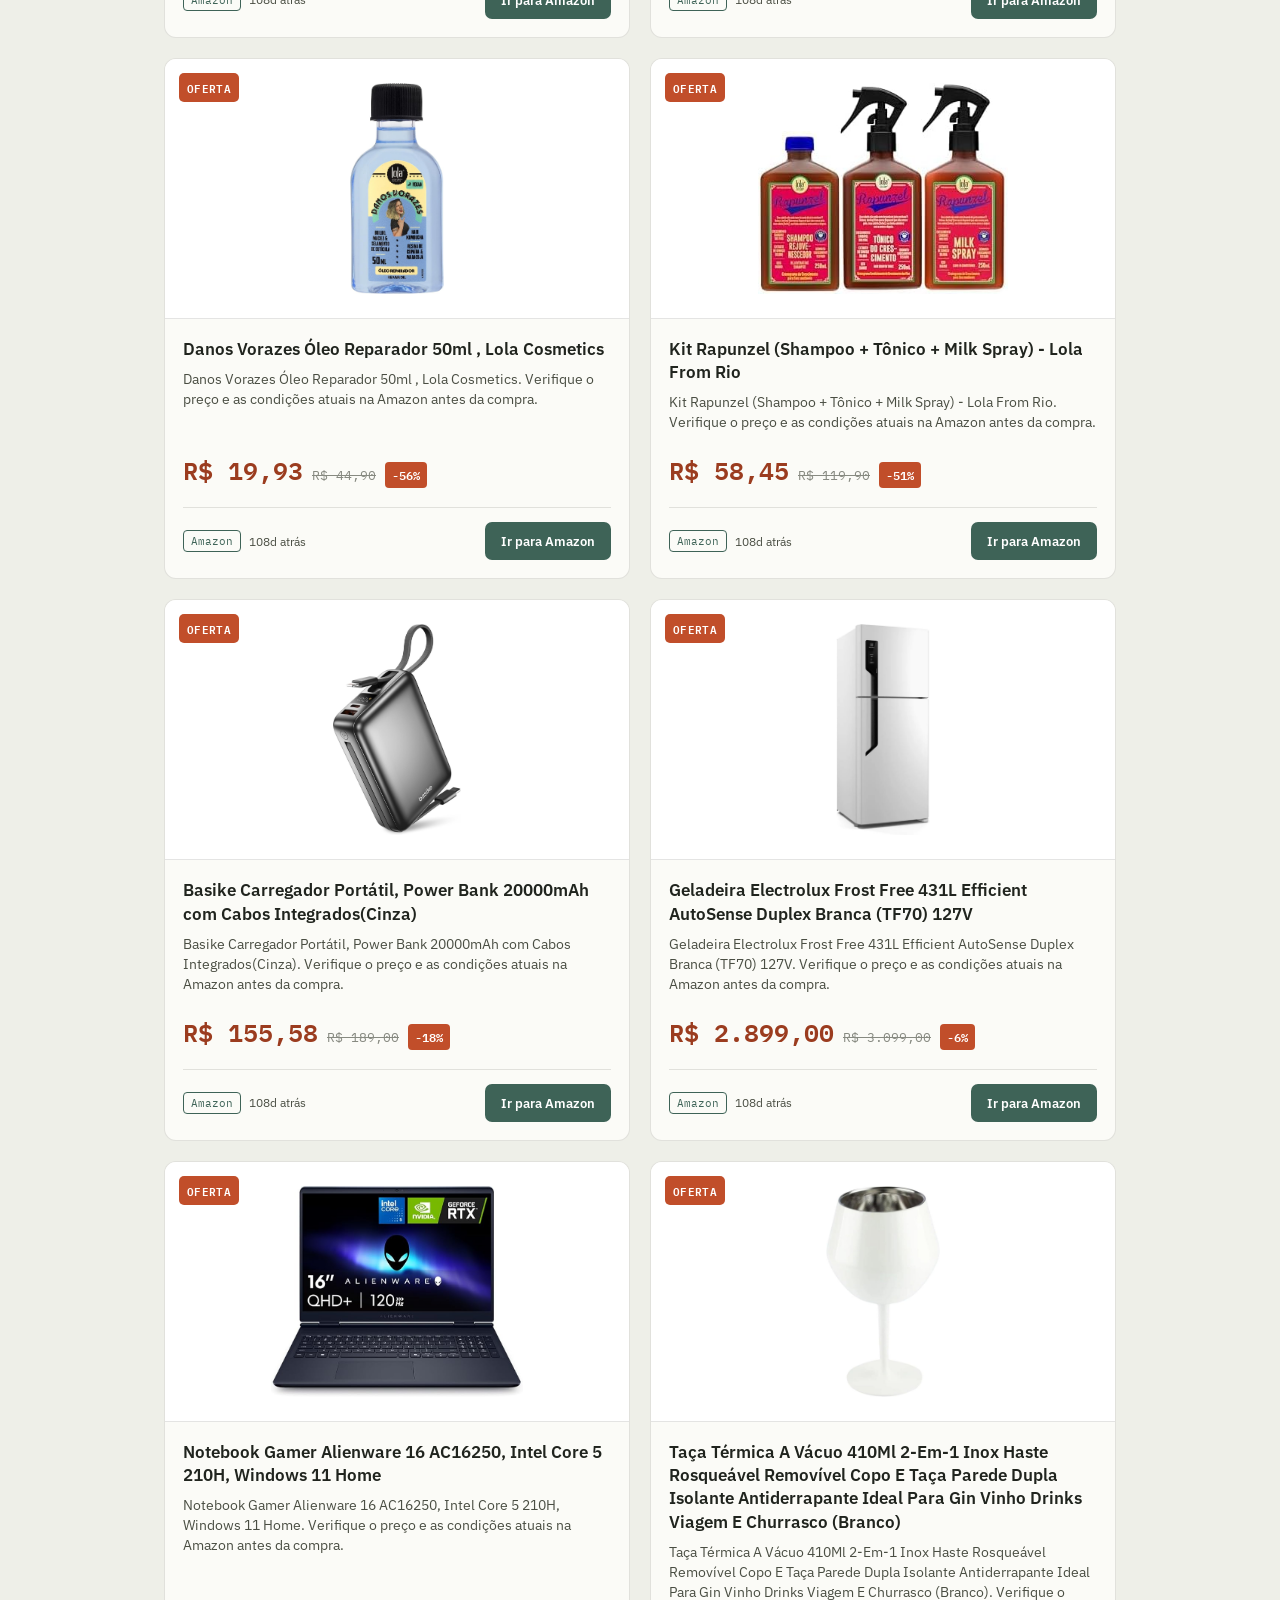
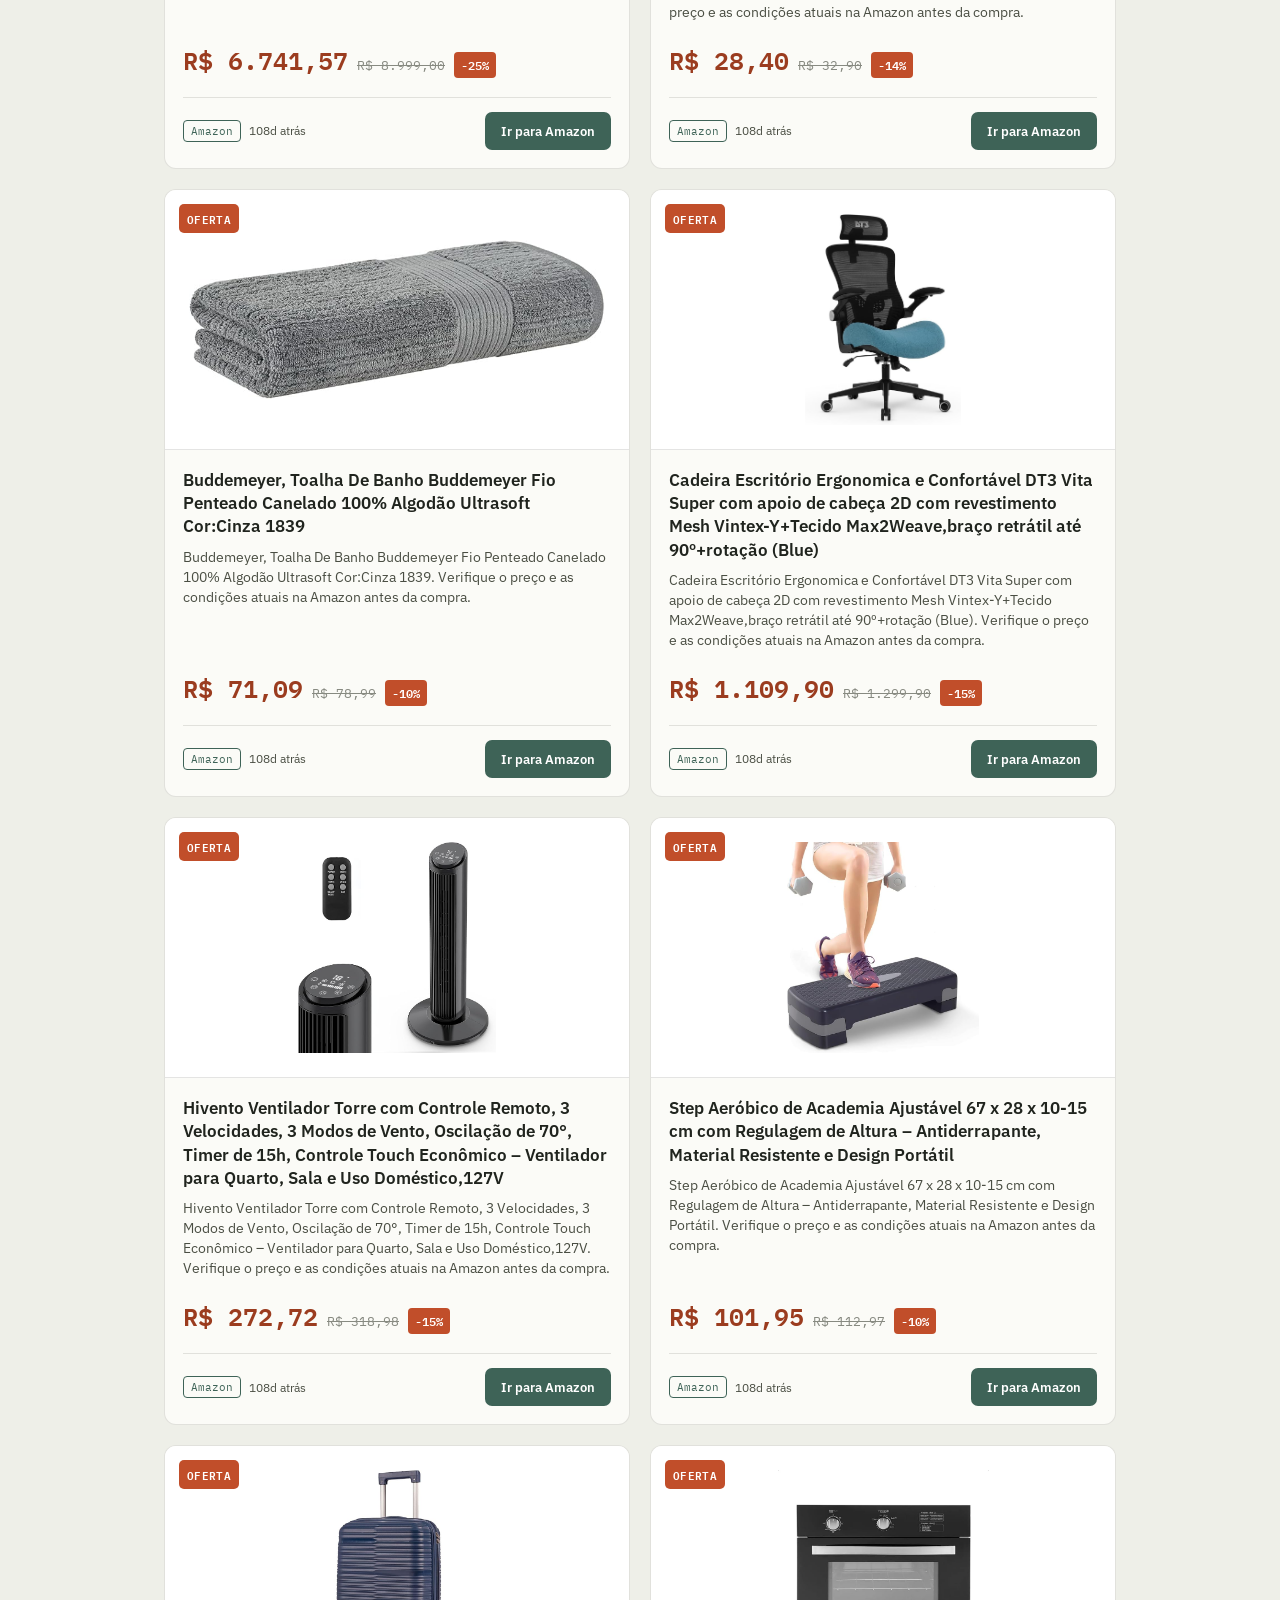
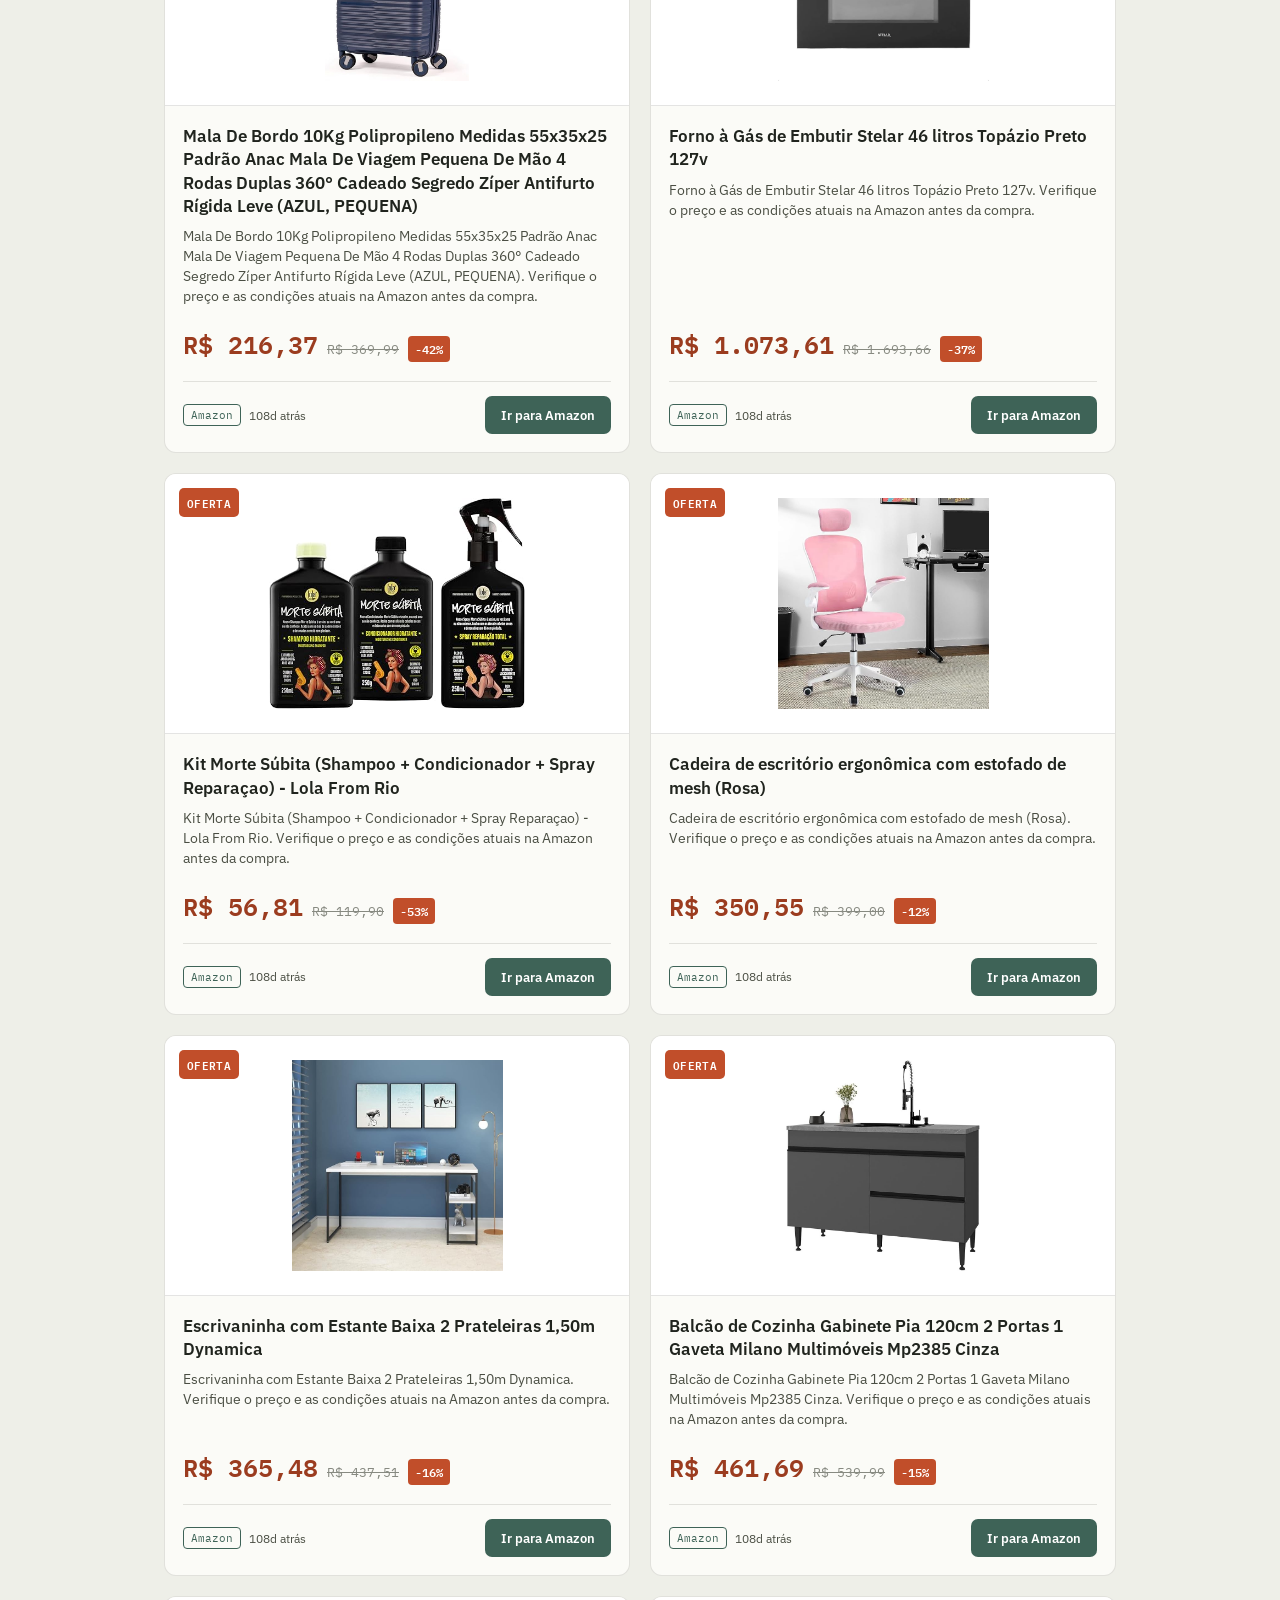
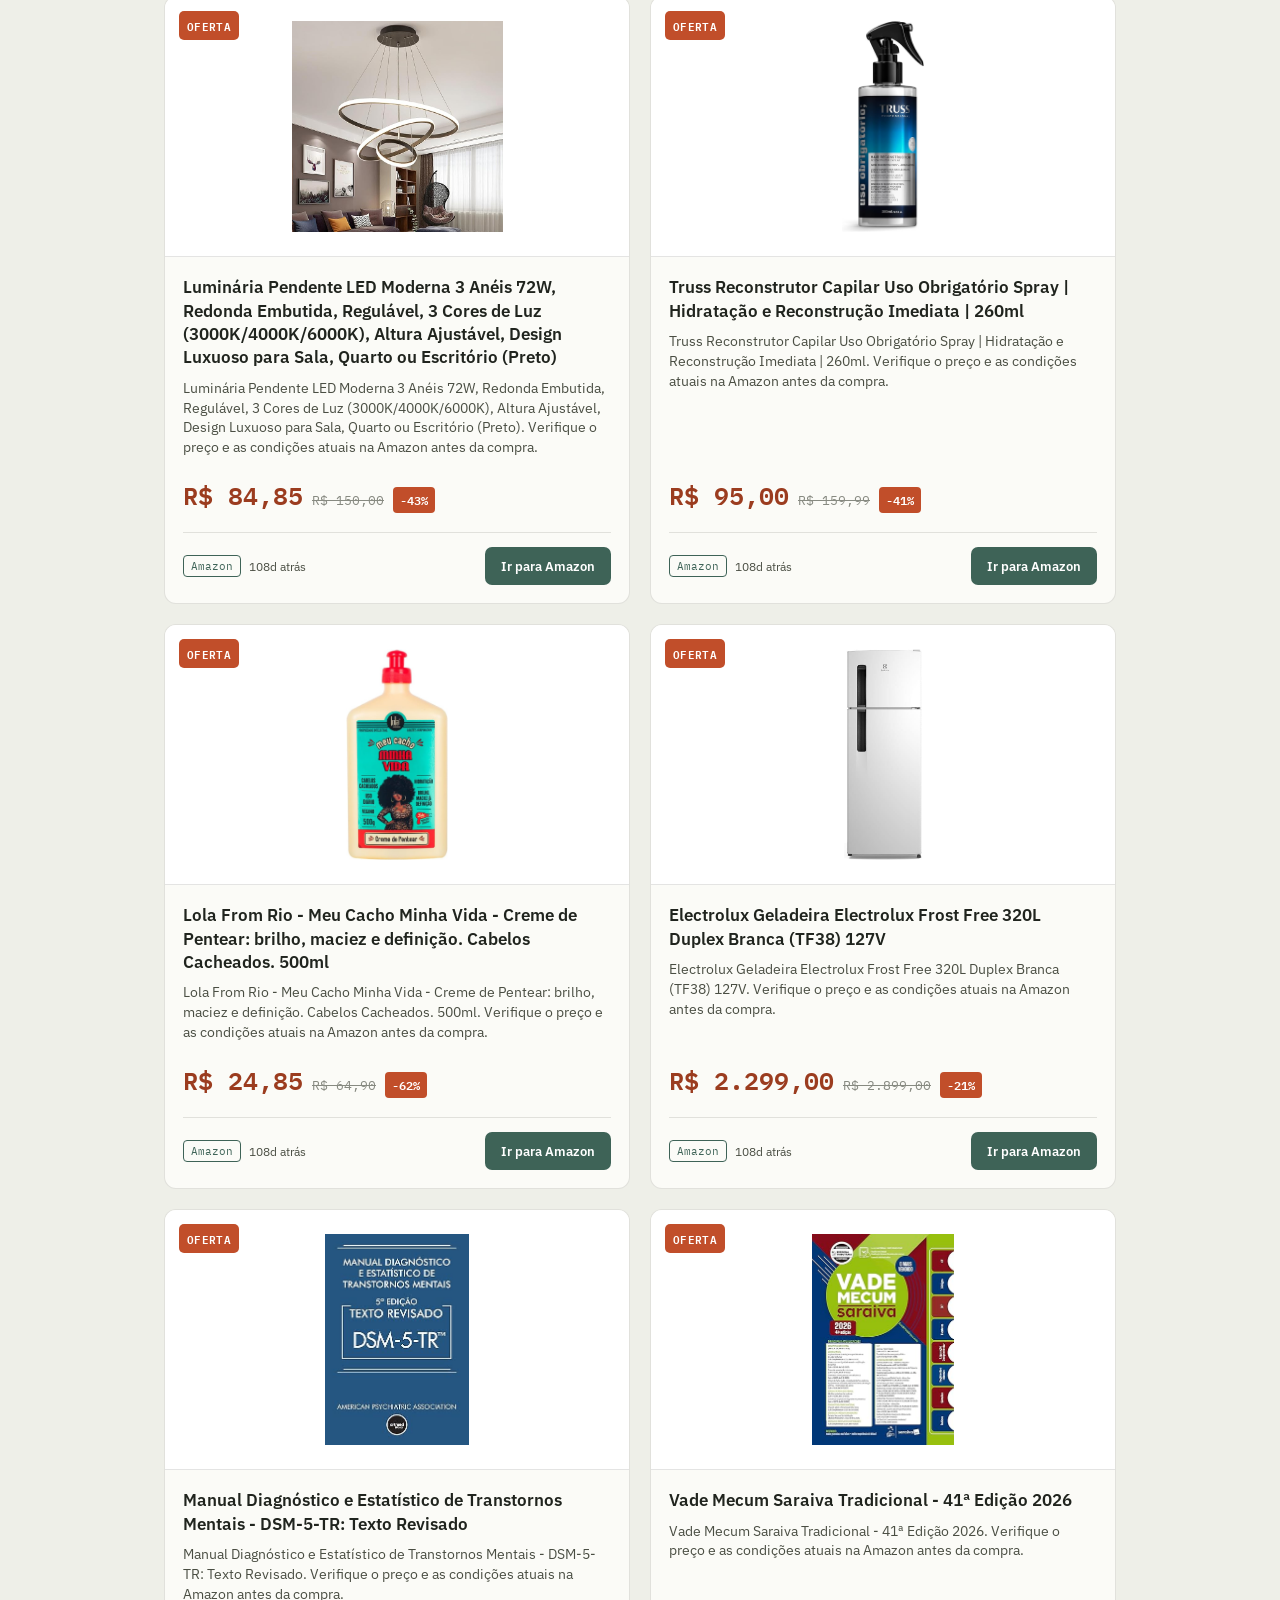
==== commit 92a99ddf: "Icones" ====
--- a/index.html
+++ b/index.html
@@ -22,6 +22,11 @@
   <link href="https://fonts.googleapis.com/css2?family=Fraunces:opsz,wght@9..144,500;9..144,600;9..144,700&family=IBM+Plex+Sans:wght@400;500;600&family=IBM+Plex+Mono:wght@500;600&display=swap" rel="stylesheet">
 
   <link rel="stylesheet" href="assets/style.css">
+
+  <link rel="icon" type="image/x-icon" href="assets/favicon.ico">
+  <link rel="icon" type="image/png" sizes="32x32" href="assets/favicon-32x32.png">
+  <link rel="icon" type="image/png" sizes="16x16" href="assets/favicon-16x16.png">
+  <link rel="apple-touch-icon" sizes="180x180" href="assets/apple-touch-icon.png">
 </head>
 <body>
 
@@ -33,11 +38,16 @@
   </div>
   <div class="header-inner">
     <div class="brand">
-      <img src="assets/capa3d_site.jpe" alt="Ícone Tá Baratão" class="brand-logo" style="width: 30%; height: auto;">  
-      <img src="assets/selo_parceiro.png"   alt="Selo Parceiro Amazon"  class="brand-logo brand-selo">
+      <img src="assets/capa3d_site.jpe" alt="Ícone Tá Baratão" class="brand-logo" style="width: 30%; height: auto;">
+
+      <div class="deals-countdown" aria-live="polite">
+        <span class="countdown-label" id="countdown-label">Ofertas de hoje até 23:59</span>
+        <span class="countdown-time" id="countdown-time">00:00:00</span>
+      </div>
+
+      <img src="assets/selo_parceiro.png" alt="Selo Parceiro Amazon" class="brand-logo brand-selo">
     </div>
-  </div>
-    
+
     <div class="search-row">
       <input id="search-input" type="search" placeholder="Buscar nas ofertas..." autocomplete="off">
       <span class="result-count" id="result-count"></span>
@@ -45,10 +55,11 @@
   </div>
 </header>
 
-<nav class="tabs" aria-label="Categorias">
-  <button class="tab is-active" data-filter="all">Todas</button>
-  <button class="tab" data-filter="promo">Promoções</button>
-  <button class="tab" data-filter="cupom">Cupons</button>
+<nav class="tabs" aria-label="Ordenar por">
+  <button class="tab is-active" data-sort="discount-desc">Maior Desconto</button>
+  <button class="tab" data-sort="discount-asc">Menor Desconto</button>
+  <button class="tab" data-sort="price-desc">Maior Preço</button>
+  <button class="tab" data-sort="price-asc">Menor Preço</button>
 </nav>
 
 <main class="deals-wrap">
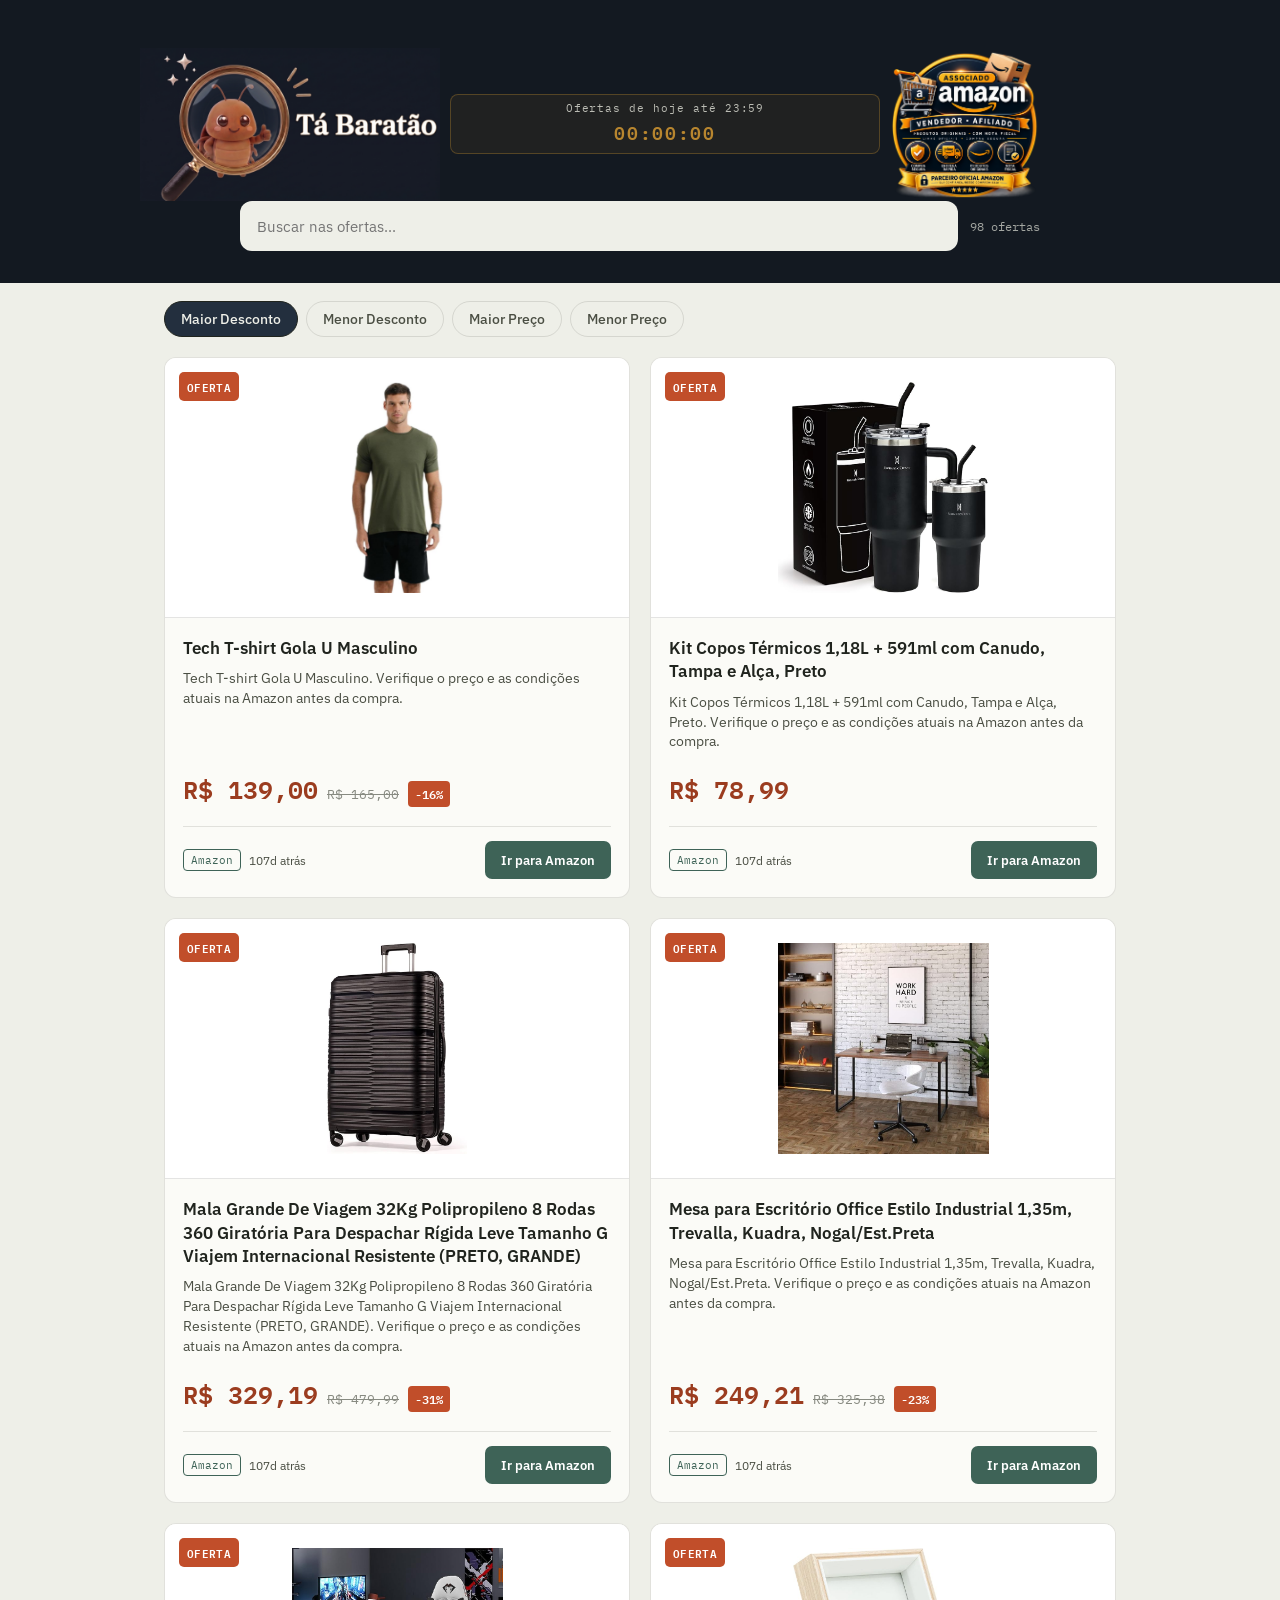
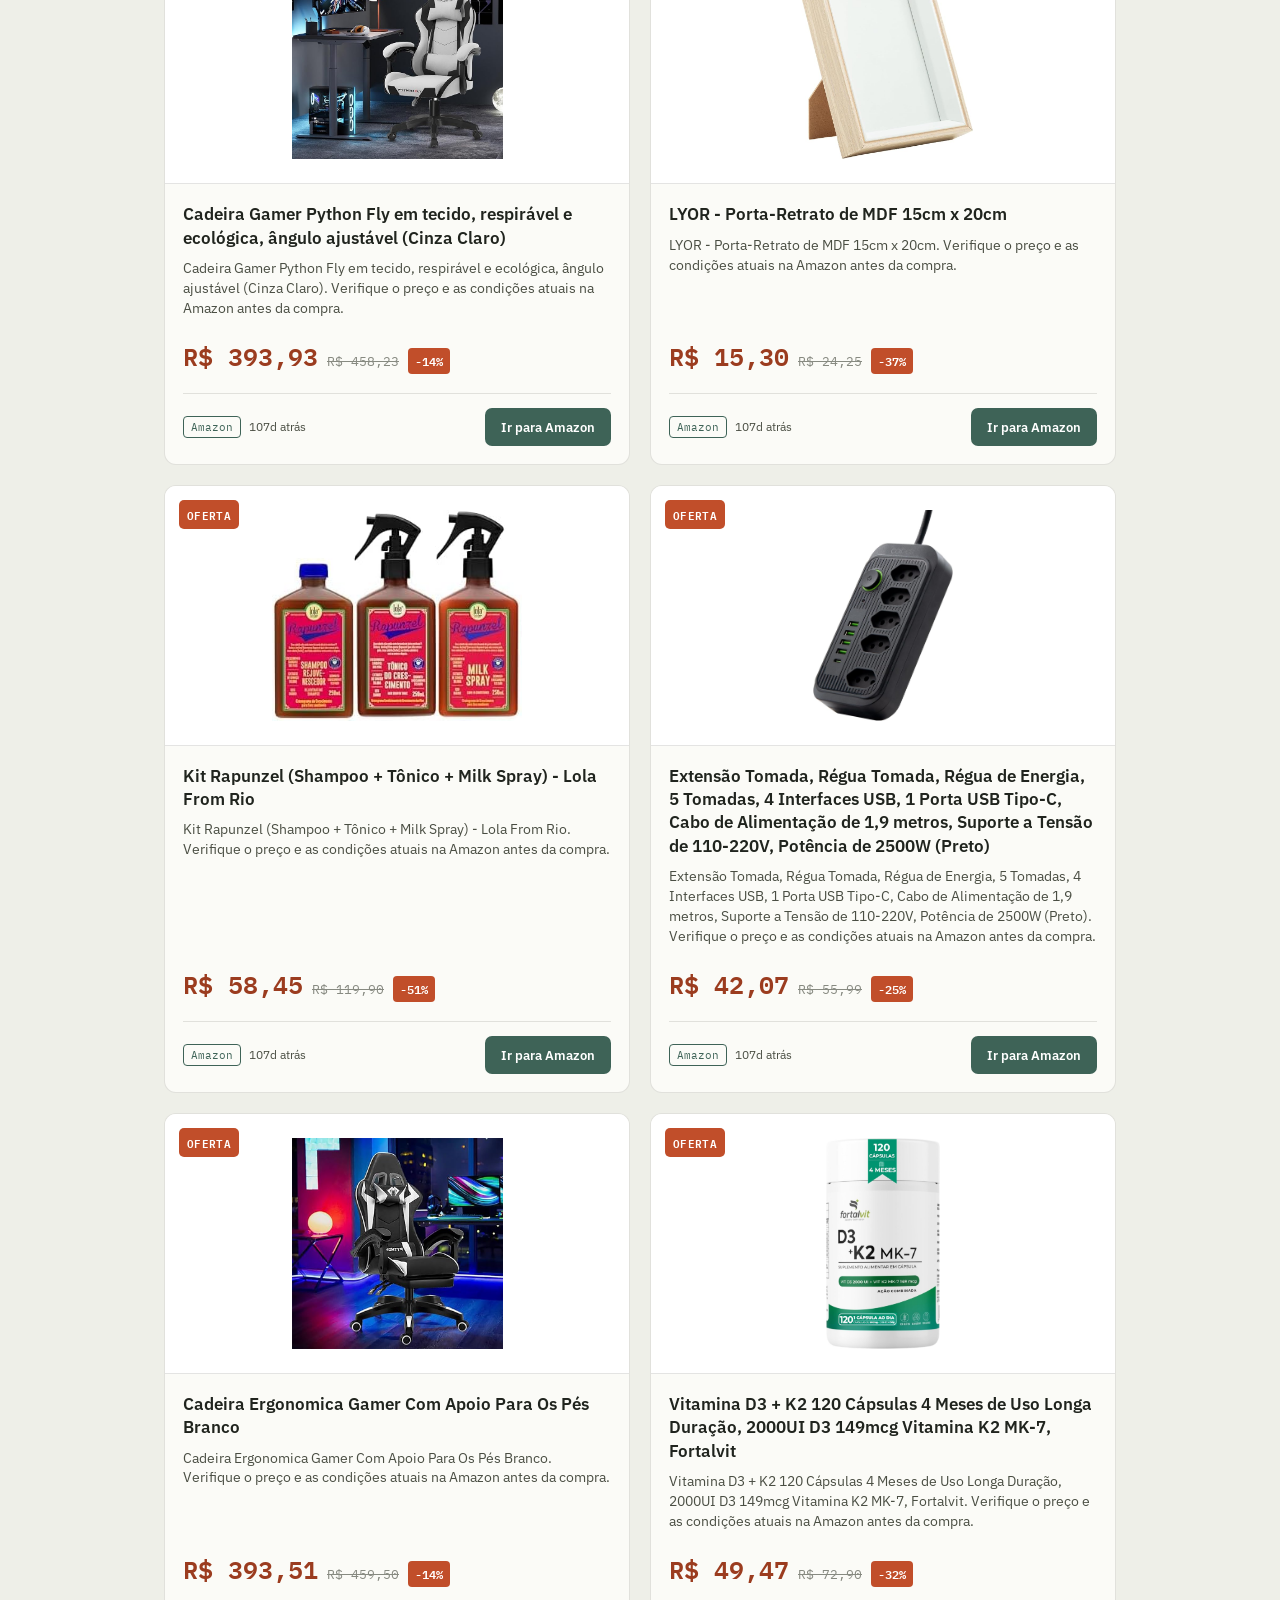
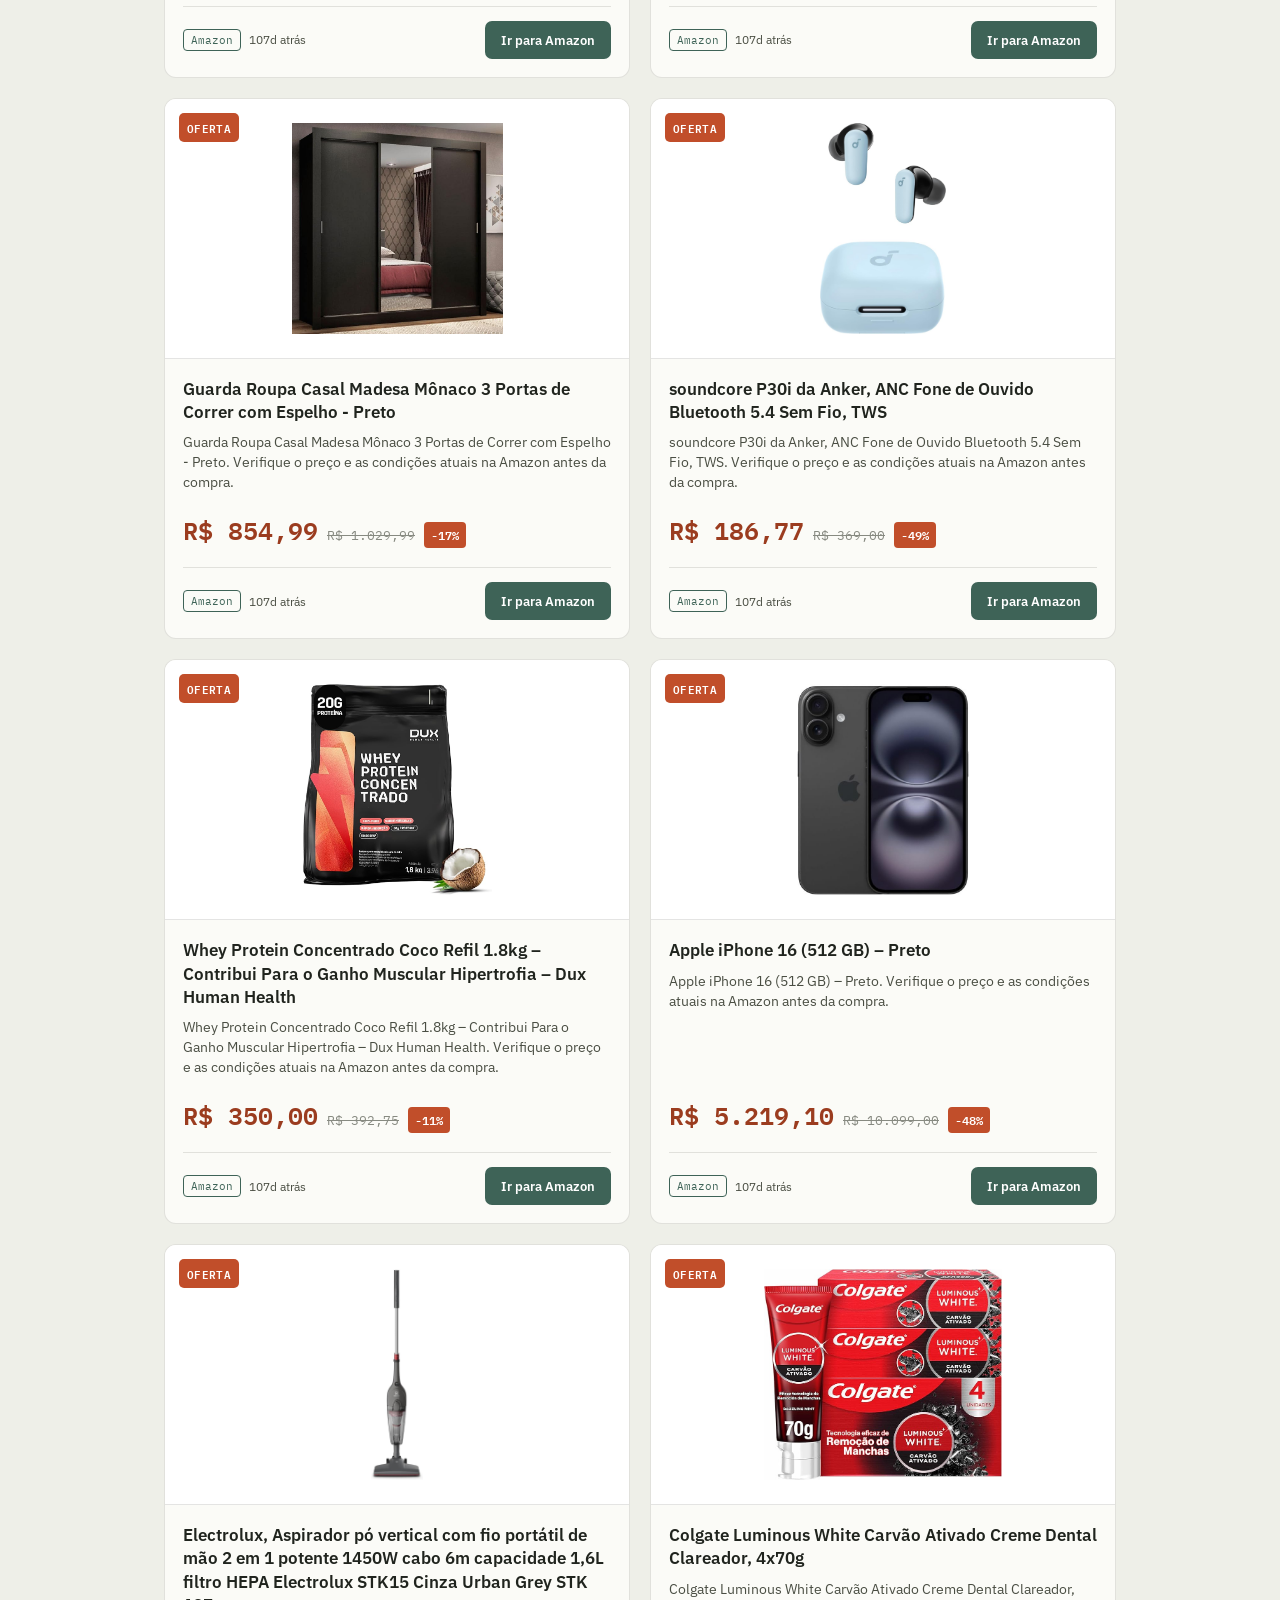
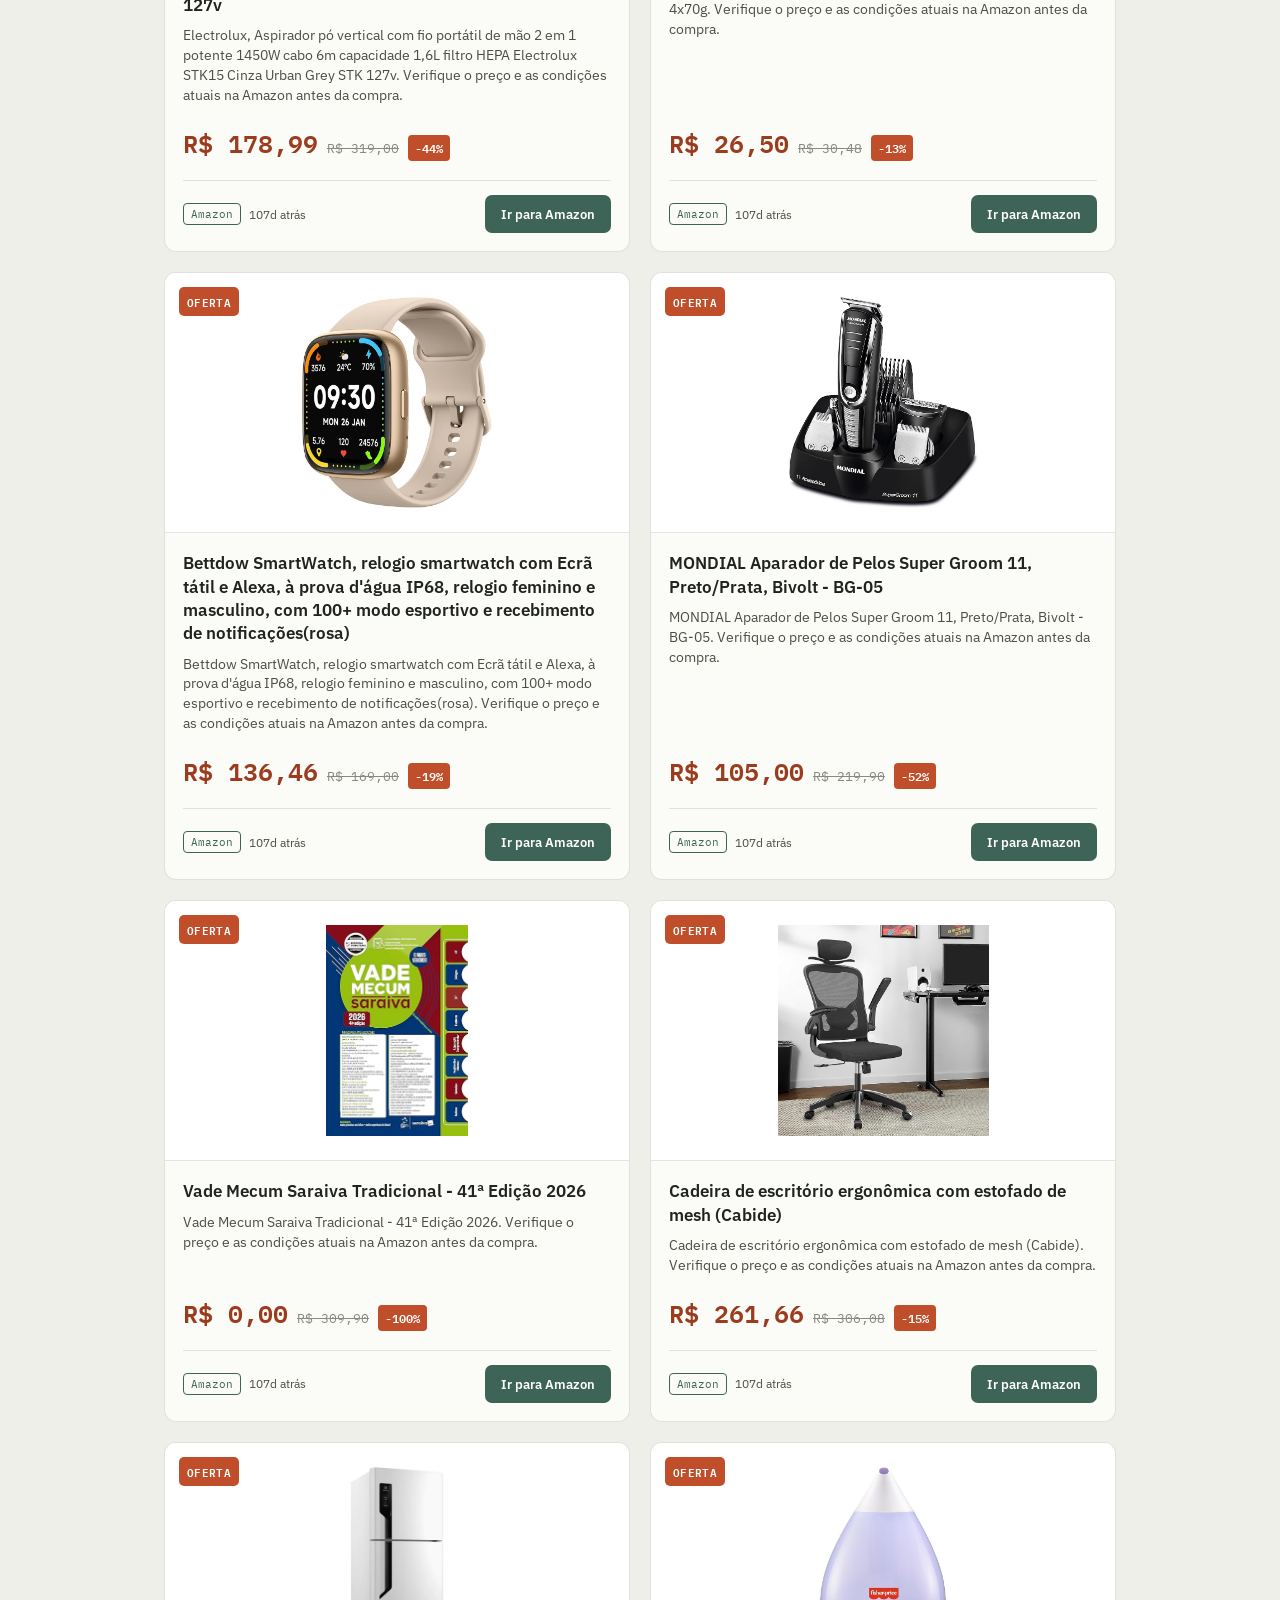
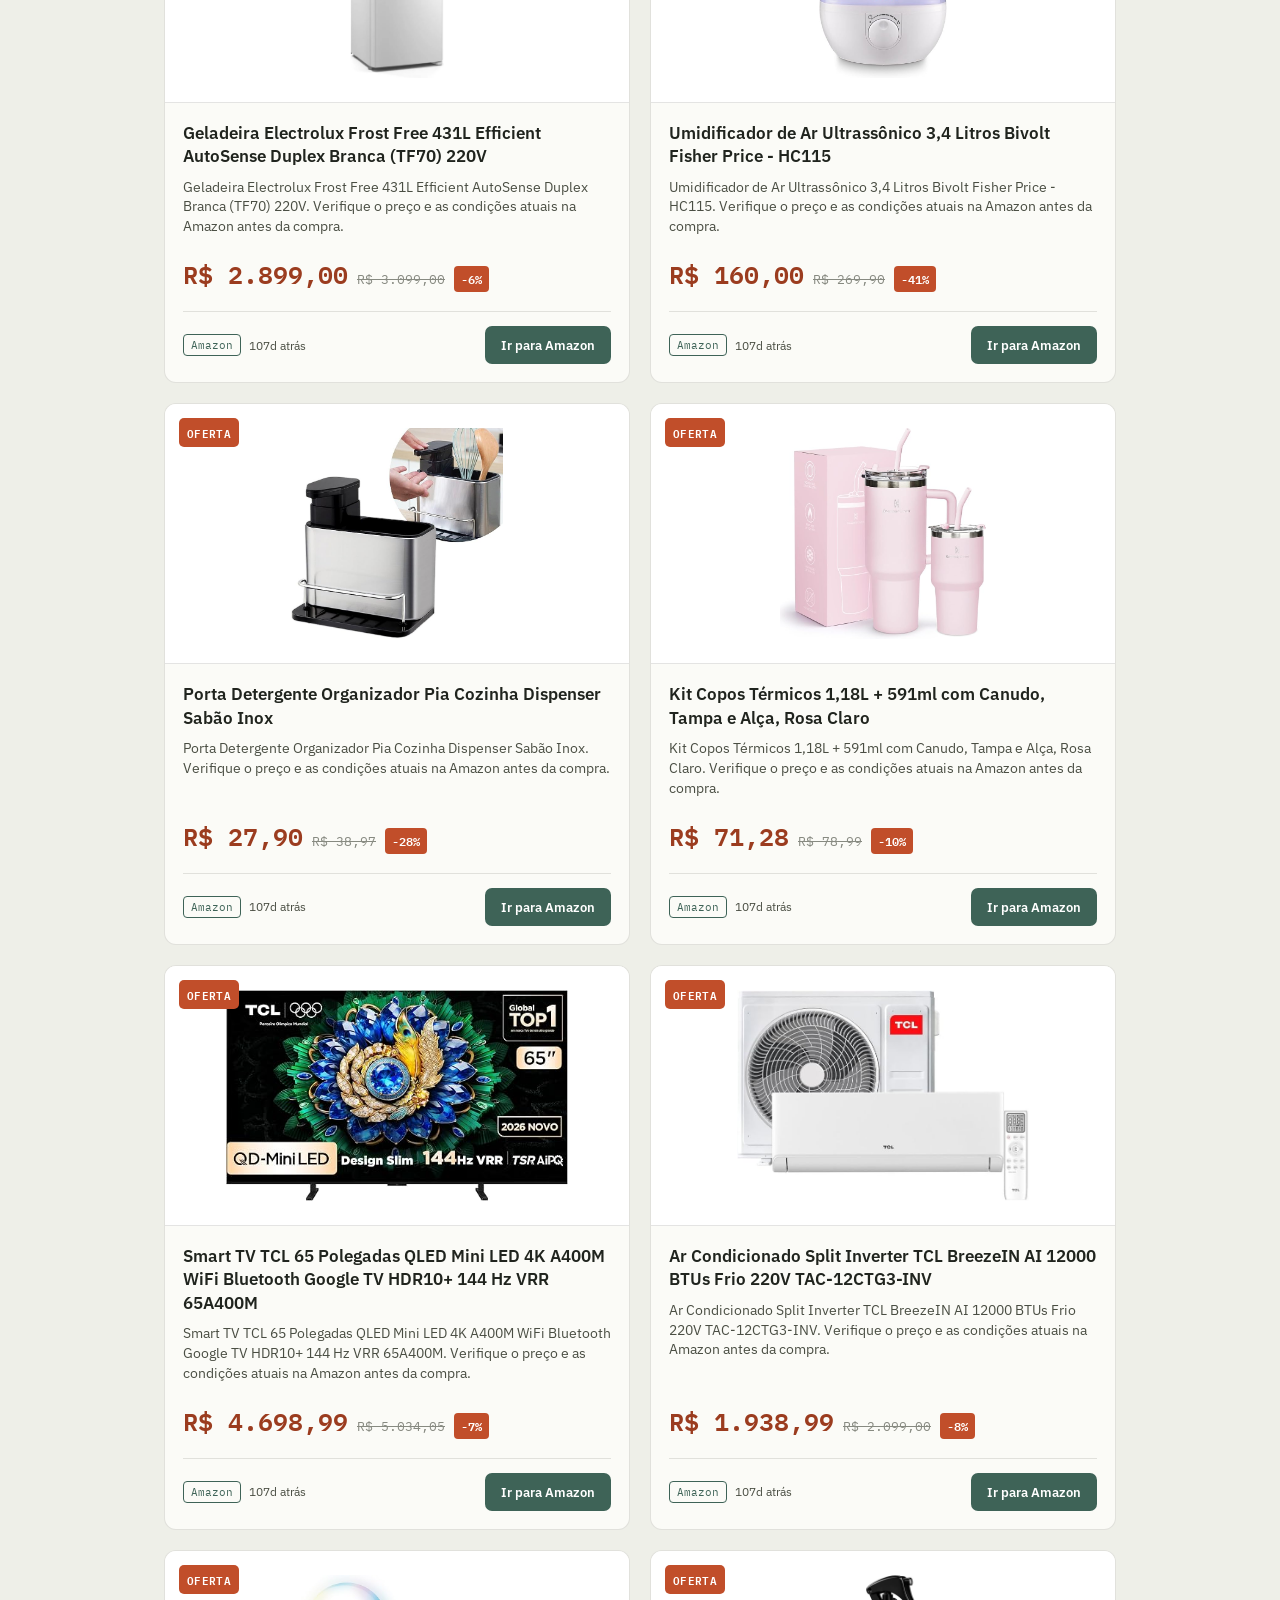
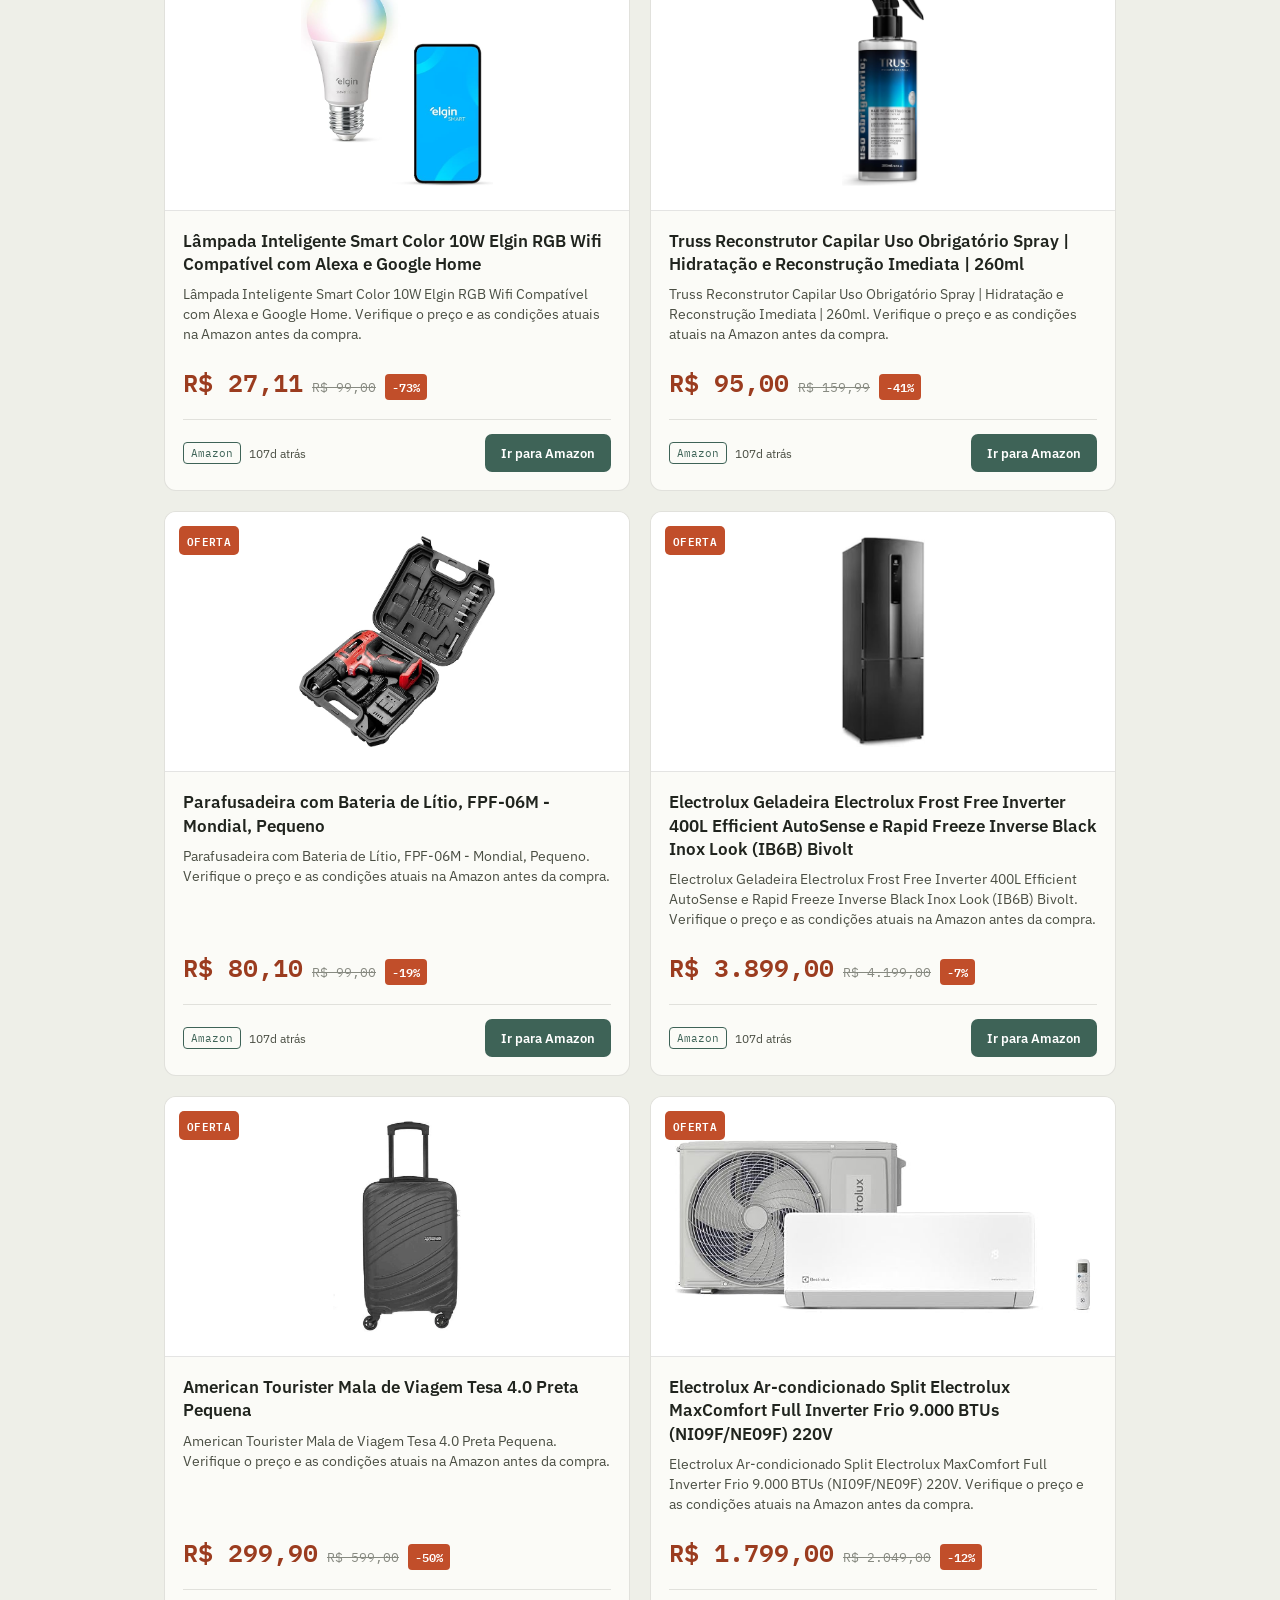
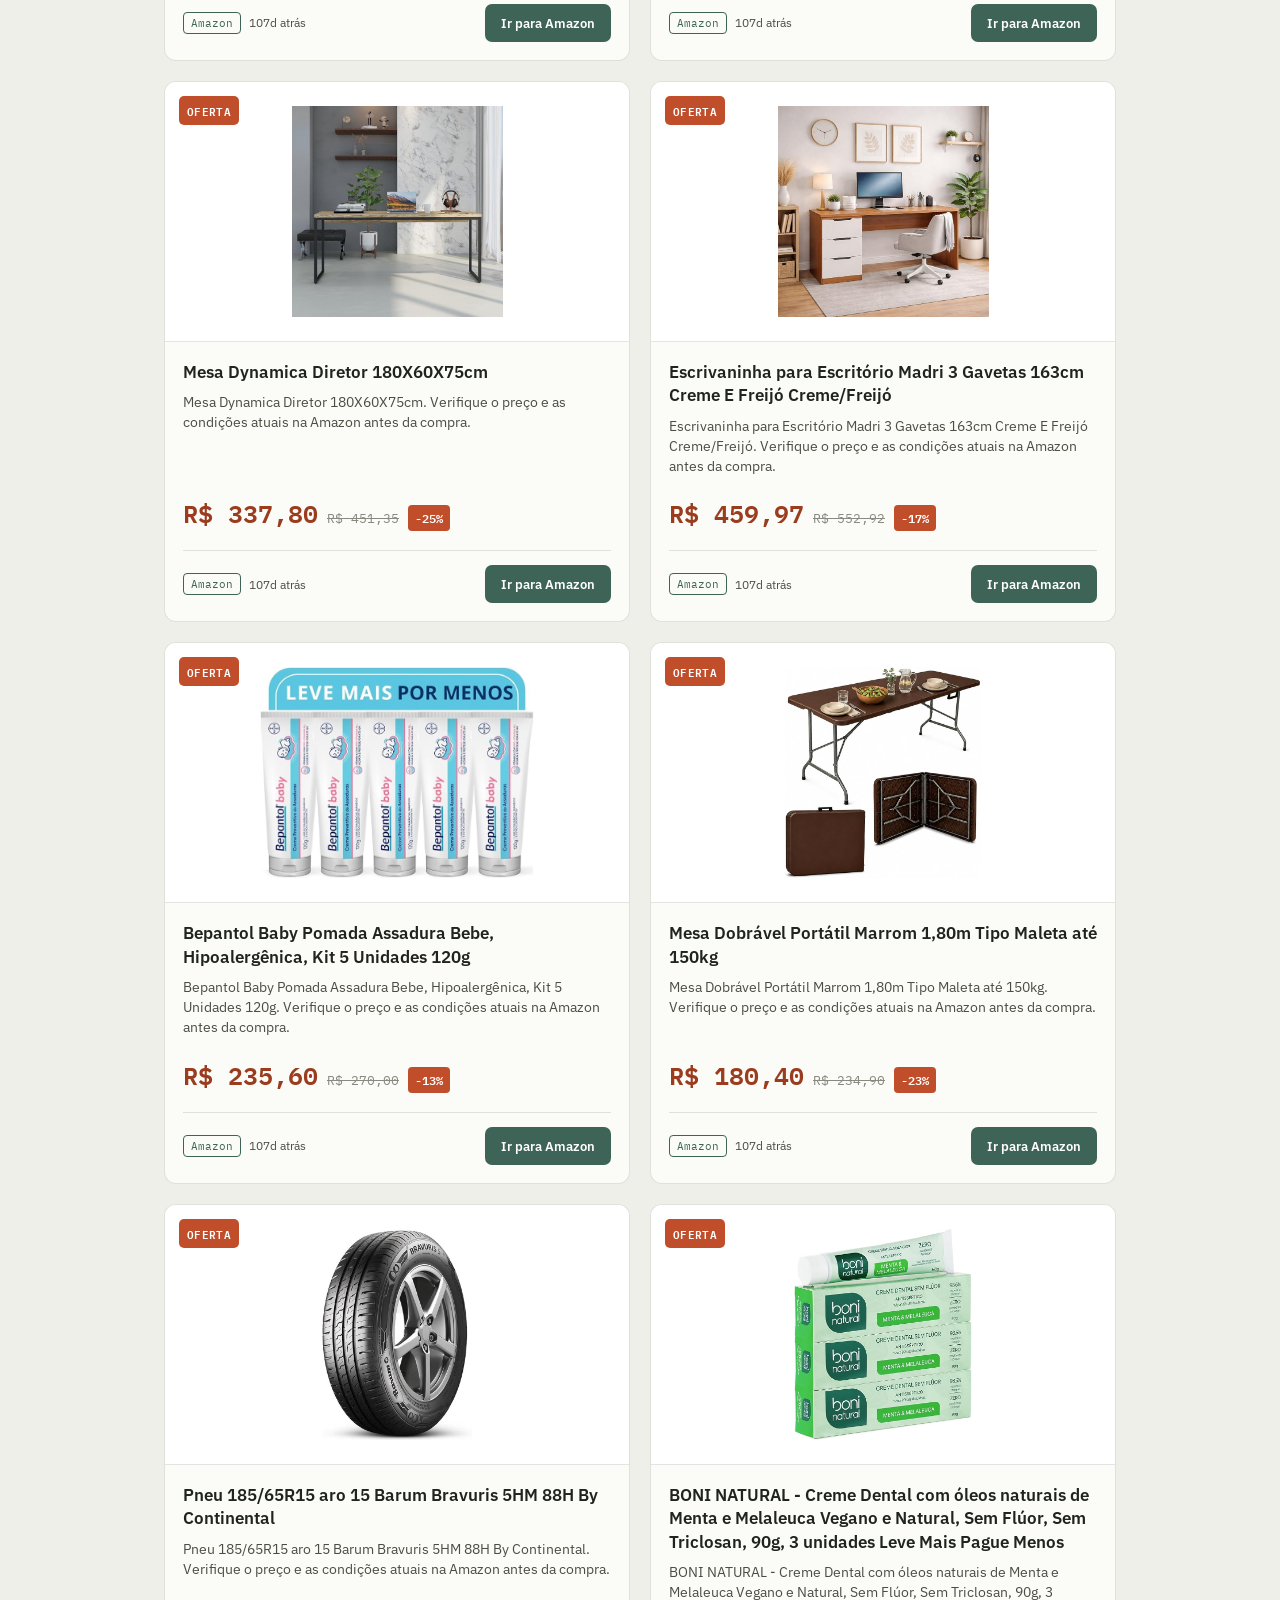
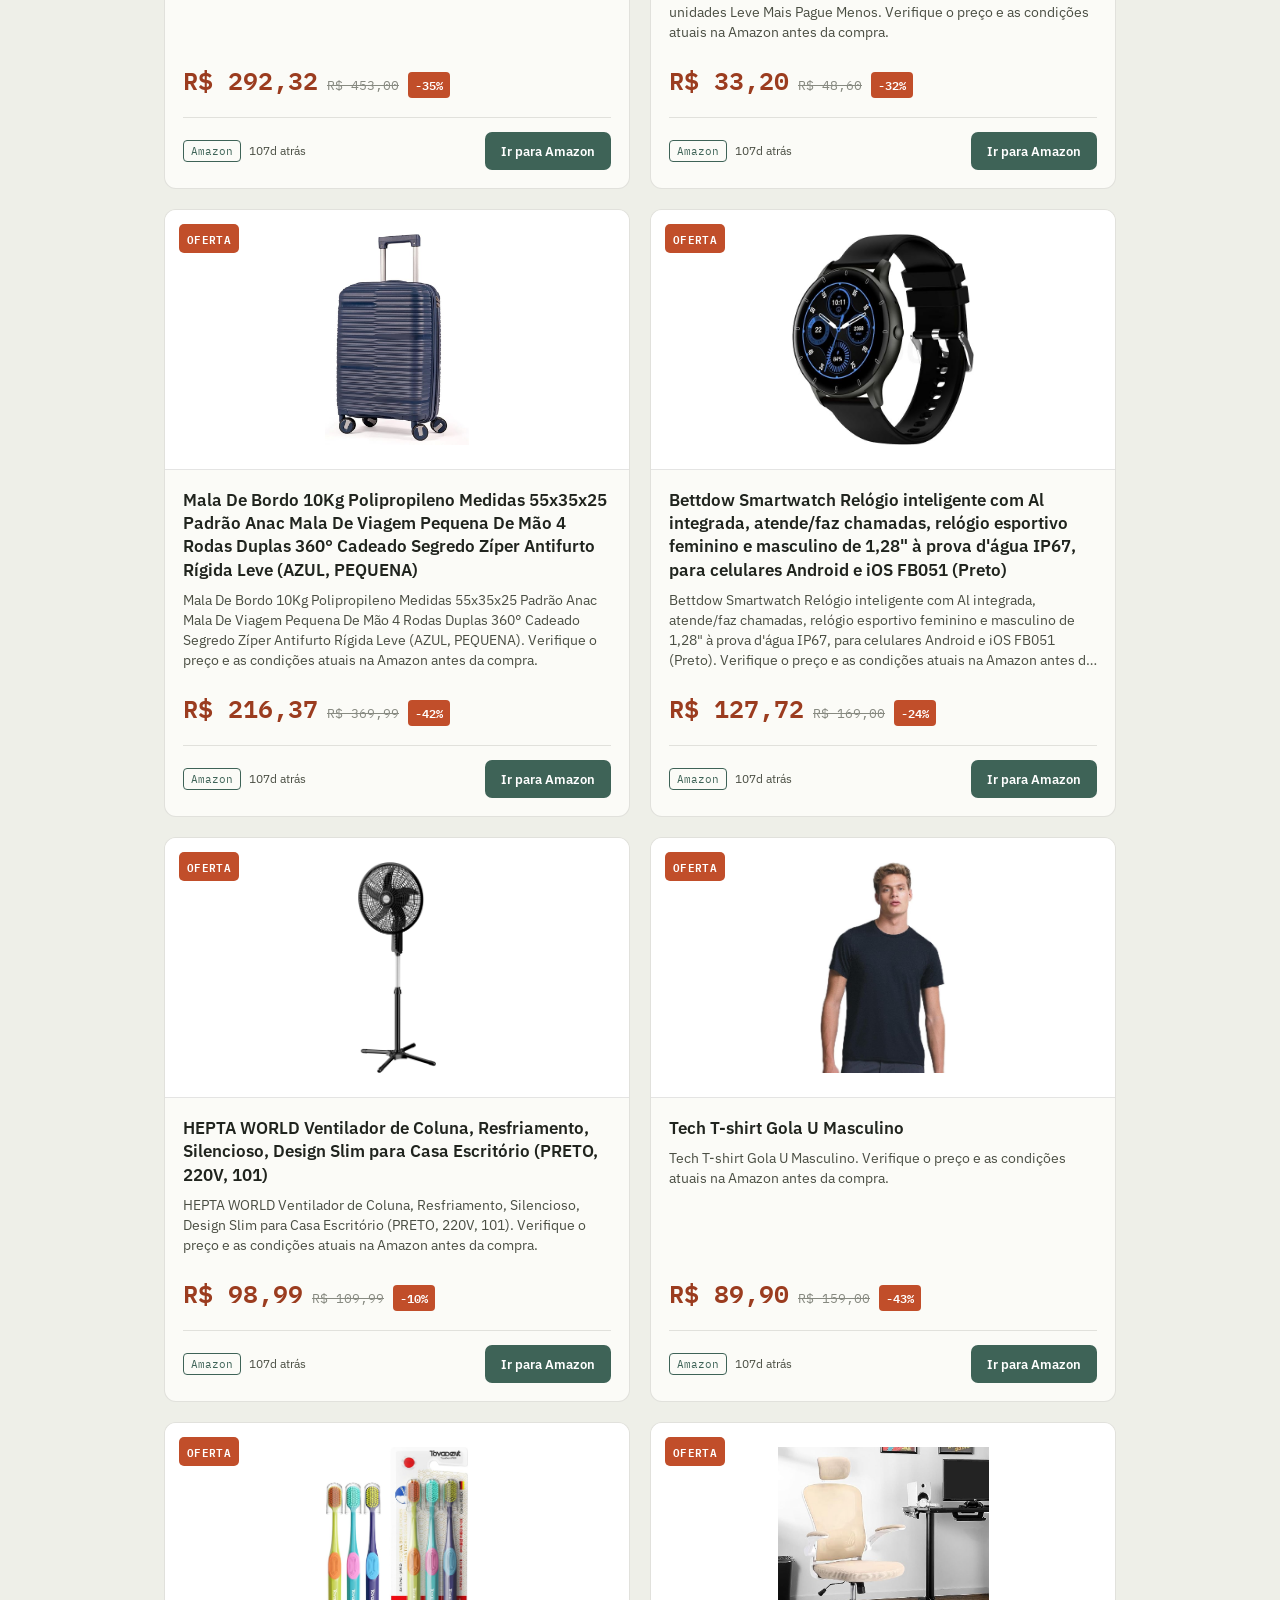
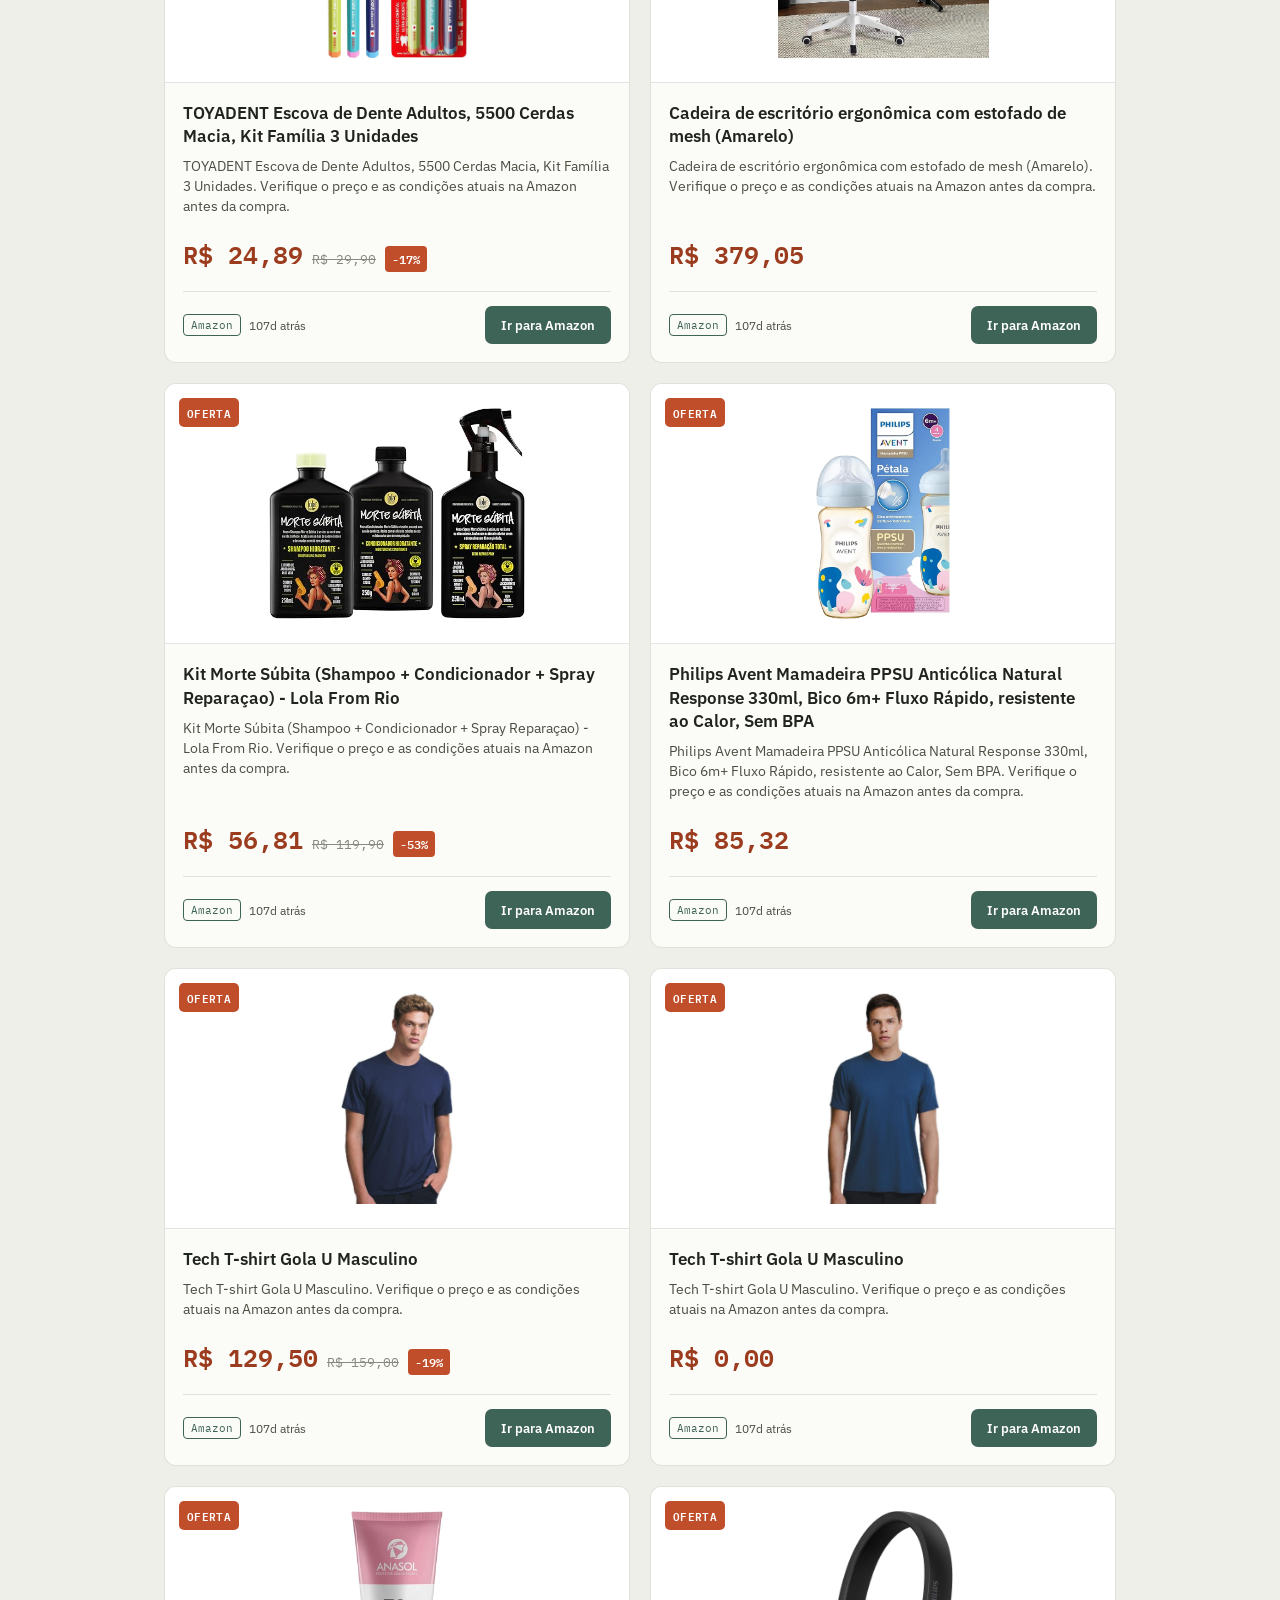
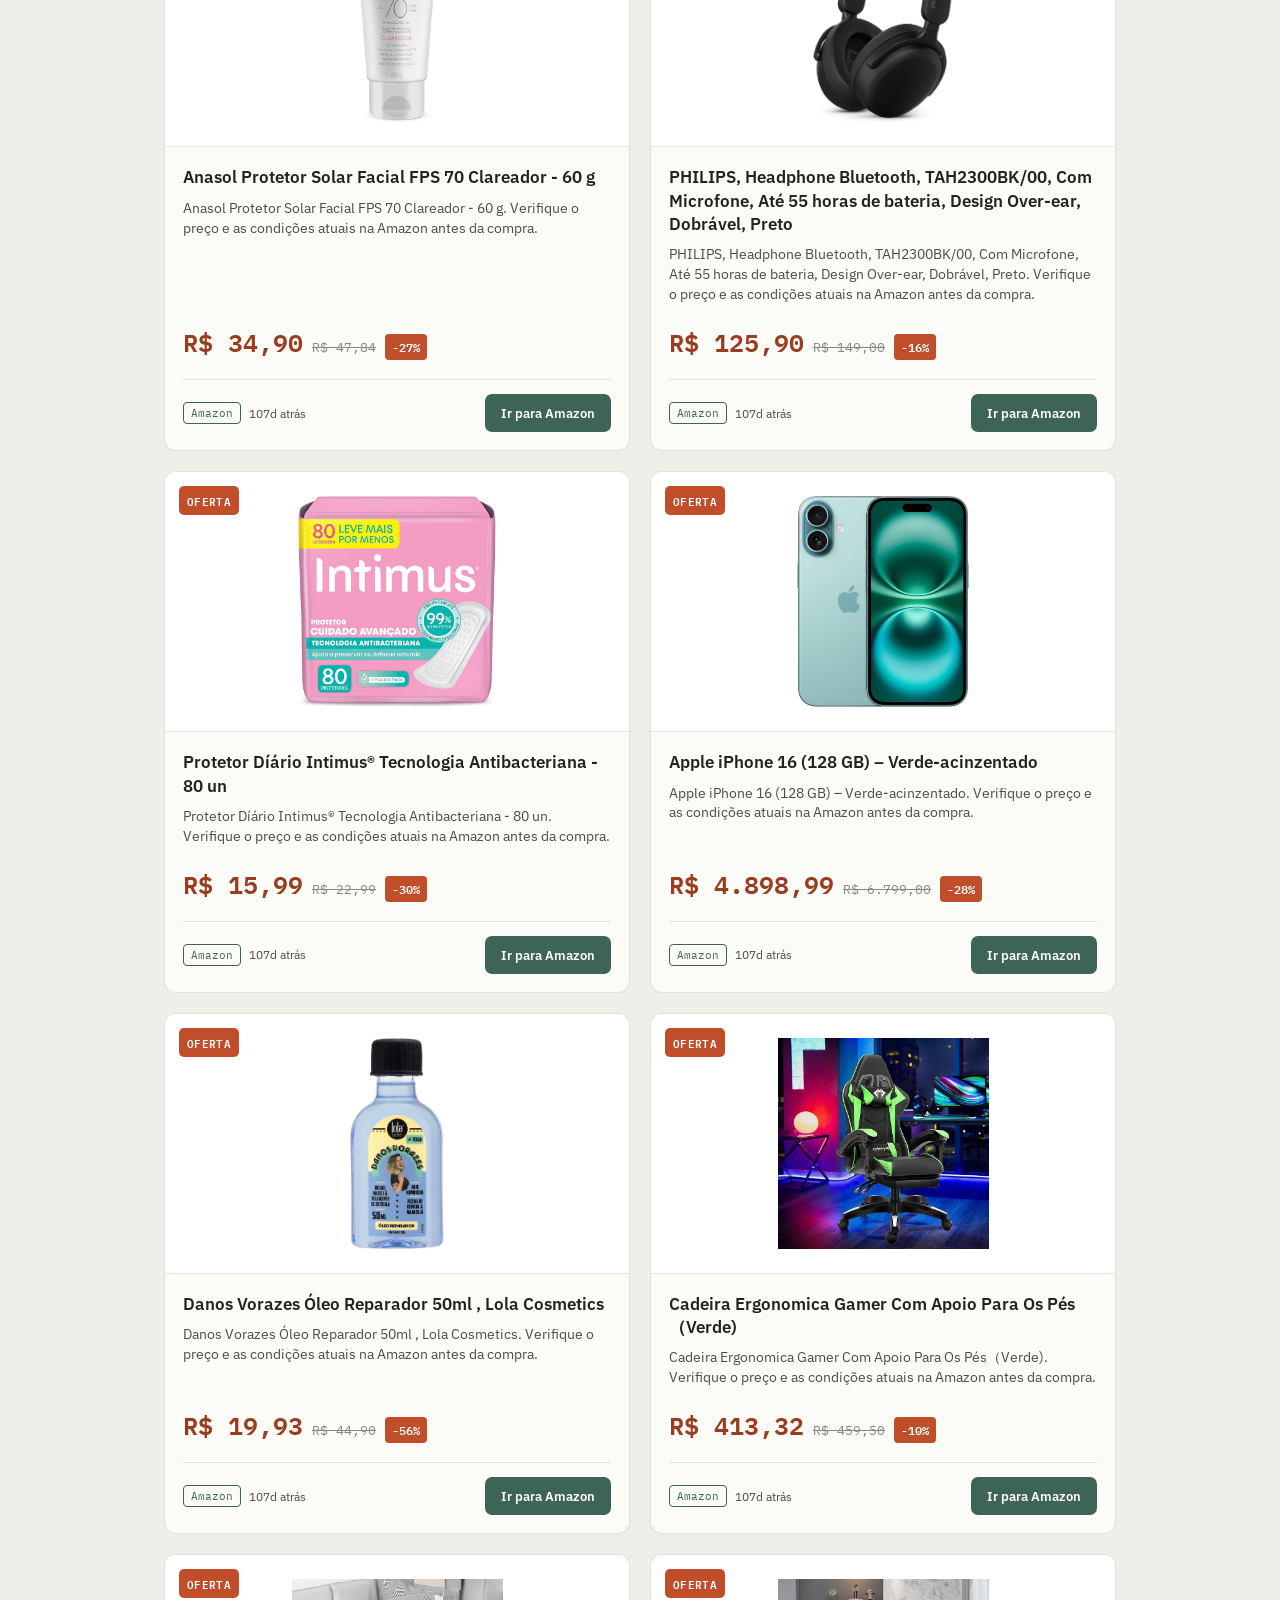
==== commit 6c5533f6: "atualização do dia" ====
--- a/index.html
+++ b/index.html
@@ -30,7 +30,7 @@
 </head>
 <body>
 
-<header class="site-header" style="background-color: #000000;">
+<header class="site-header" style="background-color: #131921;">
   <div class="contour-bg" aria-hidden="true">
     <svg viewBox="0 0 1200 260" preserveAspectRatio="none">
       
--- a/assets/style.css
+++ b/assets/style.css
@@ -89,6 +89,44 @@
   height: auto;
   margin-left: auto;
   margin-right: calc((100% - 800px) / 2);
+}
+
+.deals-countdown {
+  display: flex;
+  flex-direction: column;
+  align-items: center;
+  justify-content: center;
+
+  flex: 1;
+  gap: 2px;
+
+  padding: 6px 14px;
+
+  border: 1px solid rgba(184, 134, 47, 0.35);
+  border-radius: 8px;
+  background: rgba(184, 134, 47, 0.08);
+}
+
+.countdown-label {
+  font-family: var(--font-mono);
+  font-size: 0.66rem;
+  letter-spacing: 0.09em;
+
+  color: var(--stone-100);
+  opacity: 0.8;
+
+  white-space: nowrap;
+}
+
+.countdown-time {
+  font-family: var(--font-mono);
+  font-size: 1.15rem;
+  font-weight: 600;
+
+  color: var(--gold);
+  letter-spacing: 0.09em;
+
+  font-variant-numeric: tabular-nums;
 }
 
 .brand-mark {
@@ -180,7 +218,8 @@
 }
 
 .tab.is-active {
-  background: var(--ink);
+  /* background: var(--ink); */
+  background: #232f3e;
   color: var(--stone-50);
   border-color: var(--ink);
 }
@@ -531,6 +570,24 @@
     font-size: 1.8rem;
   }
 
+  .brand {
+    flex-wrap: wrap;
+    justify-content: center;
+    row-gap: 8px;
+  }
+
+  .deals-countdown {
+    padding: 4px 8px;
+  }
+
+  .countdown-label {
+    font-size: 0.58rem;
+  }
+
+  .countdown-time {
+    font-size: 0.95rem;
+  }
+
   .tabs {
     padding-left: 18px;
     padding-right: 18px;
